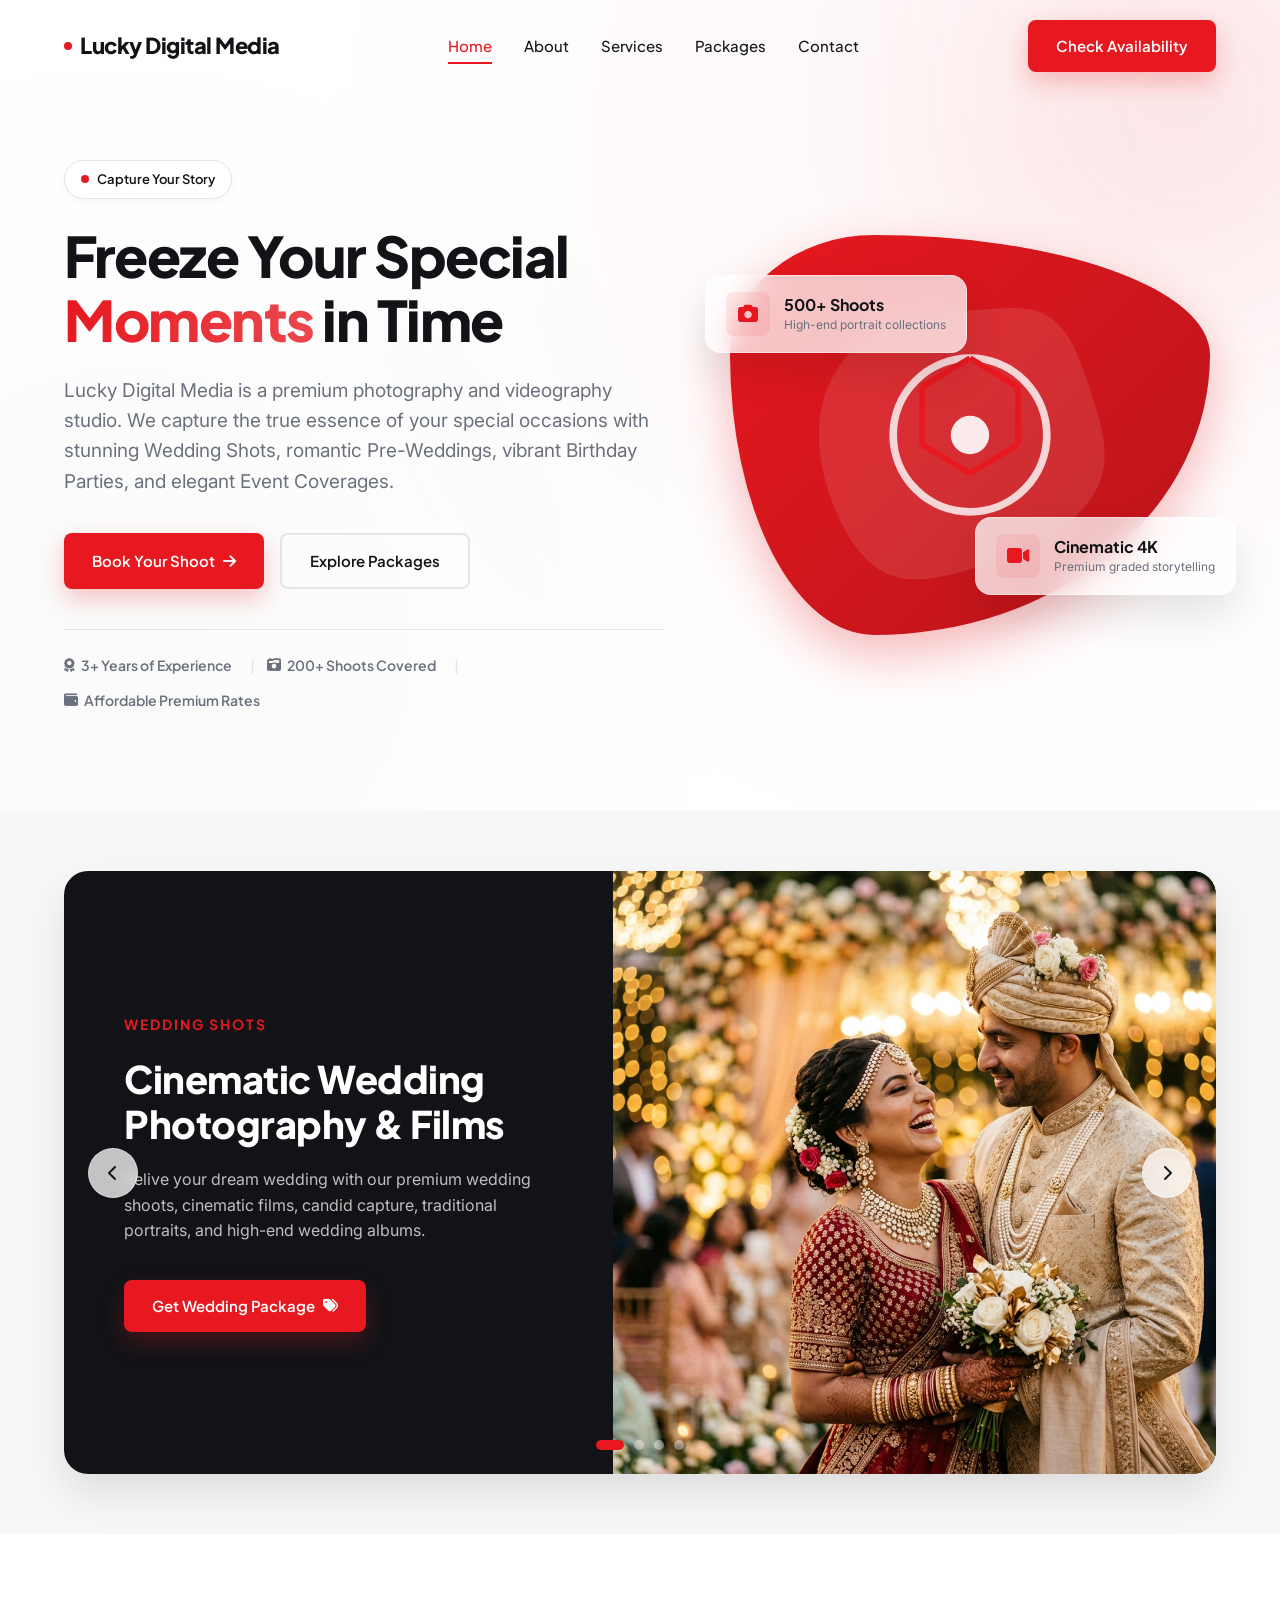
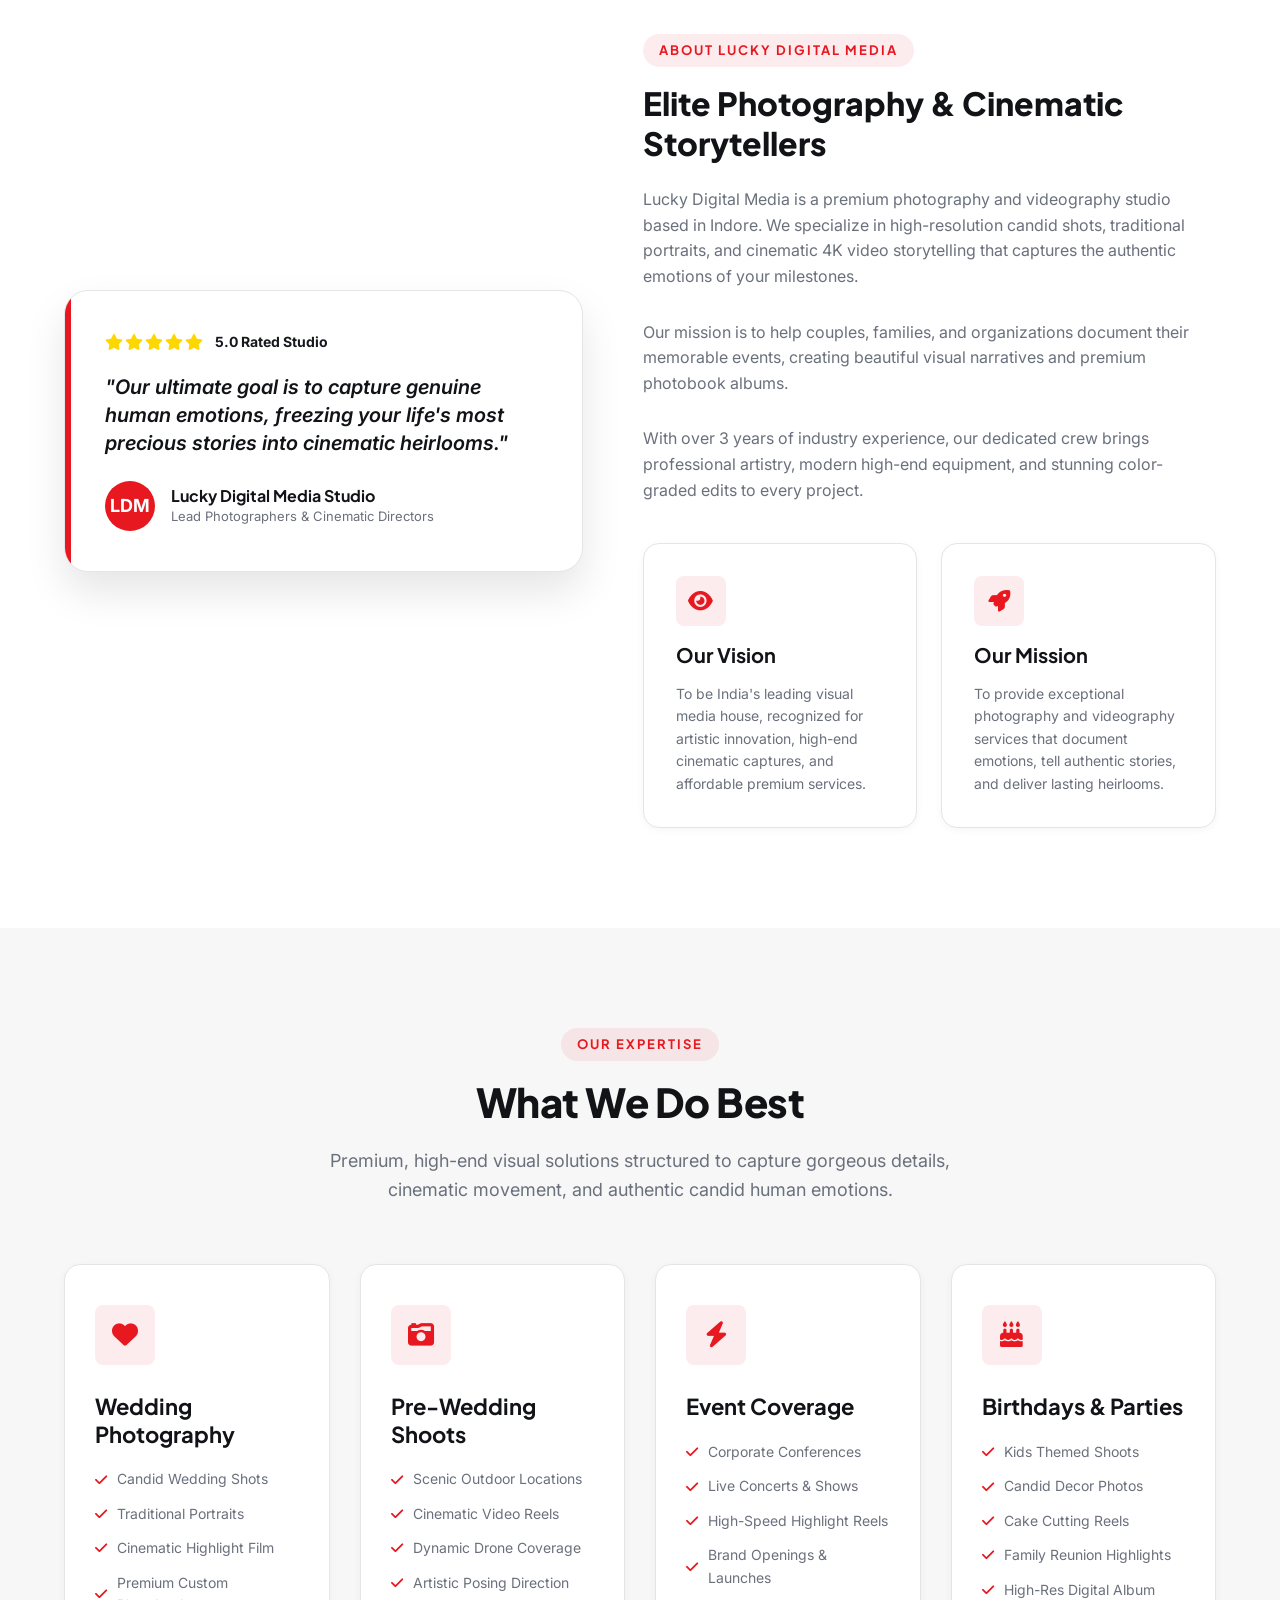
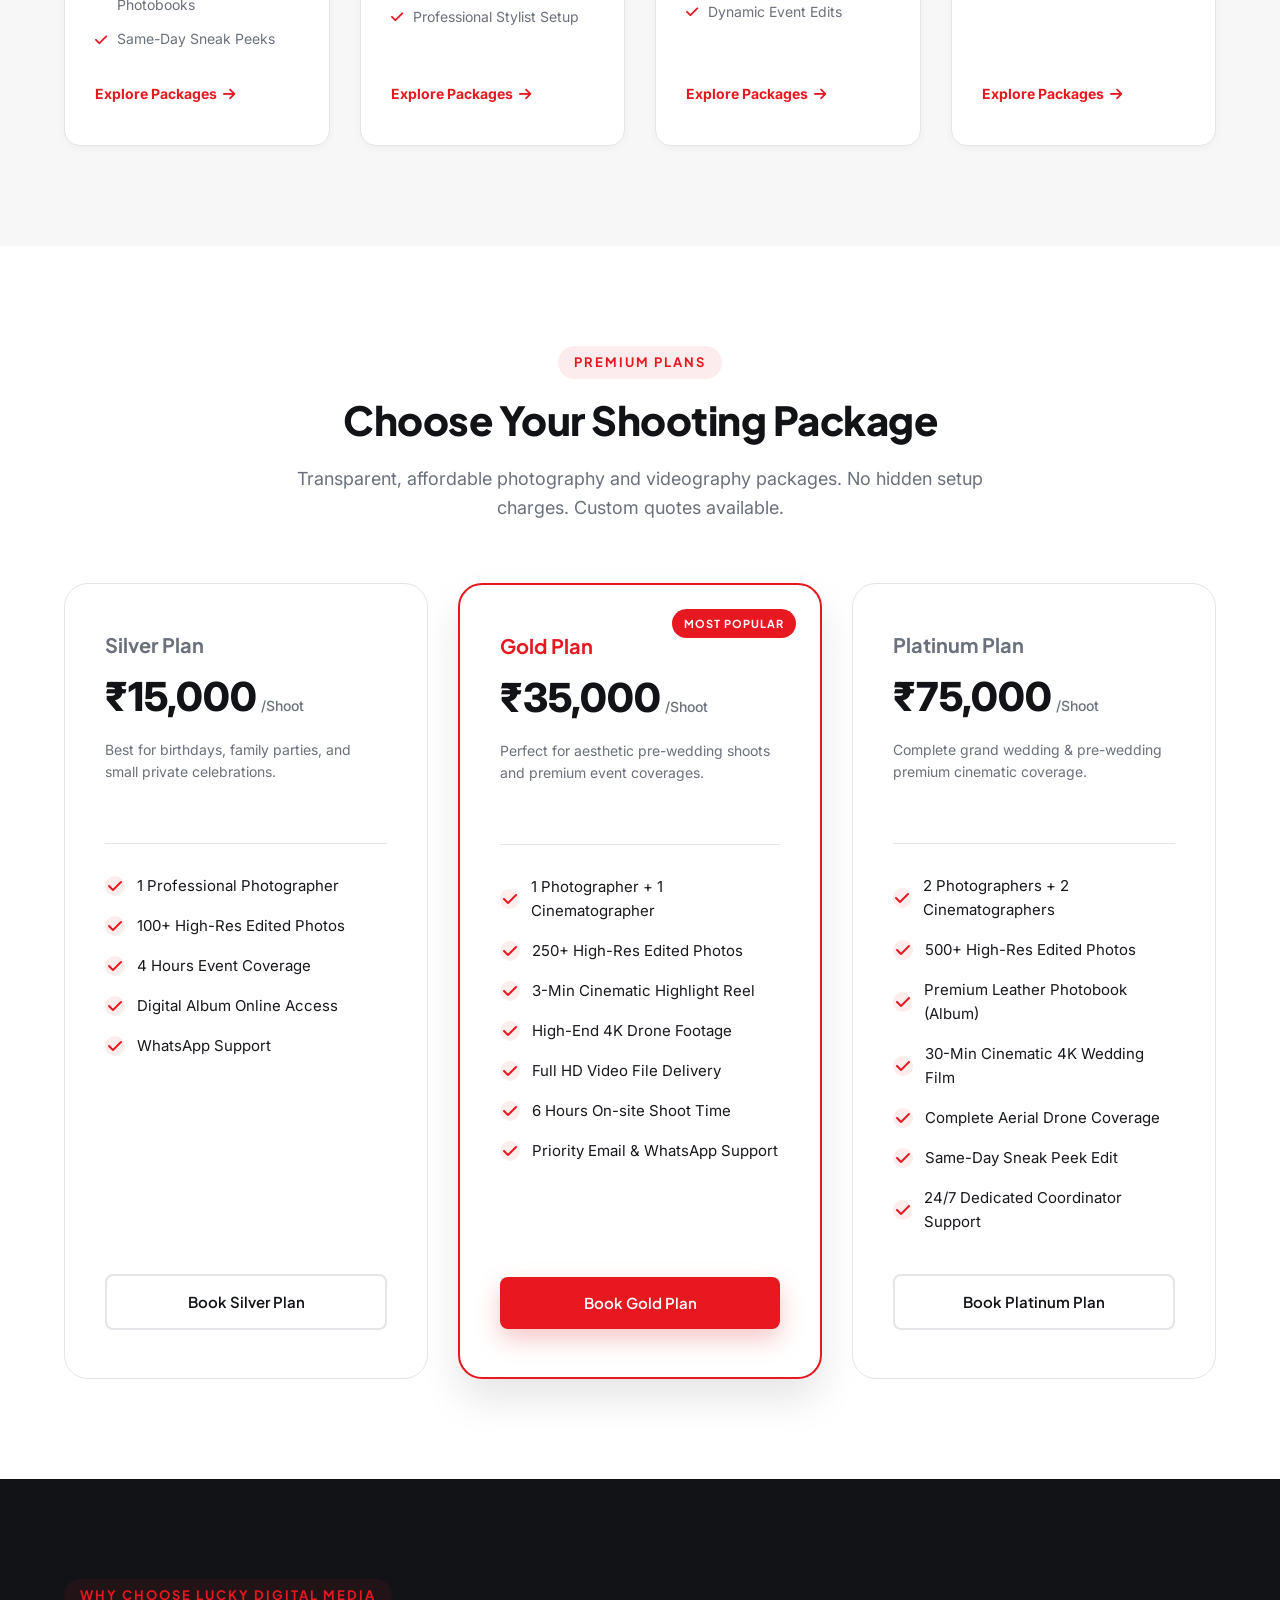
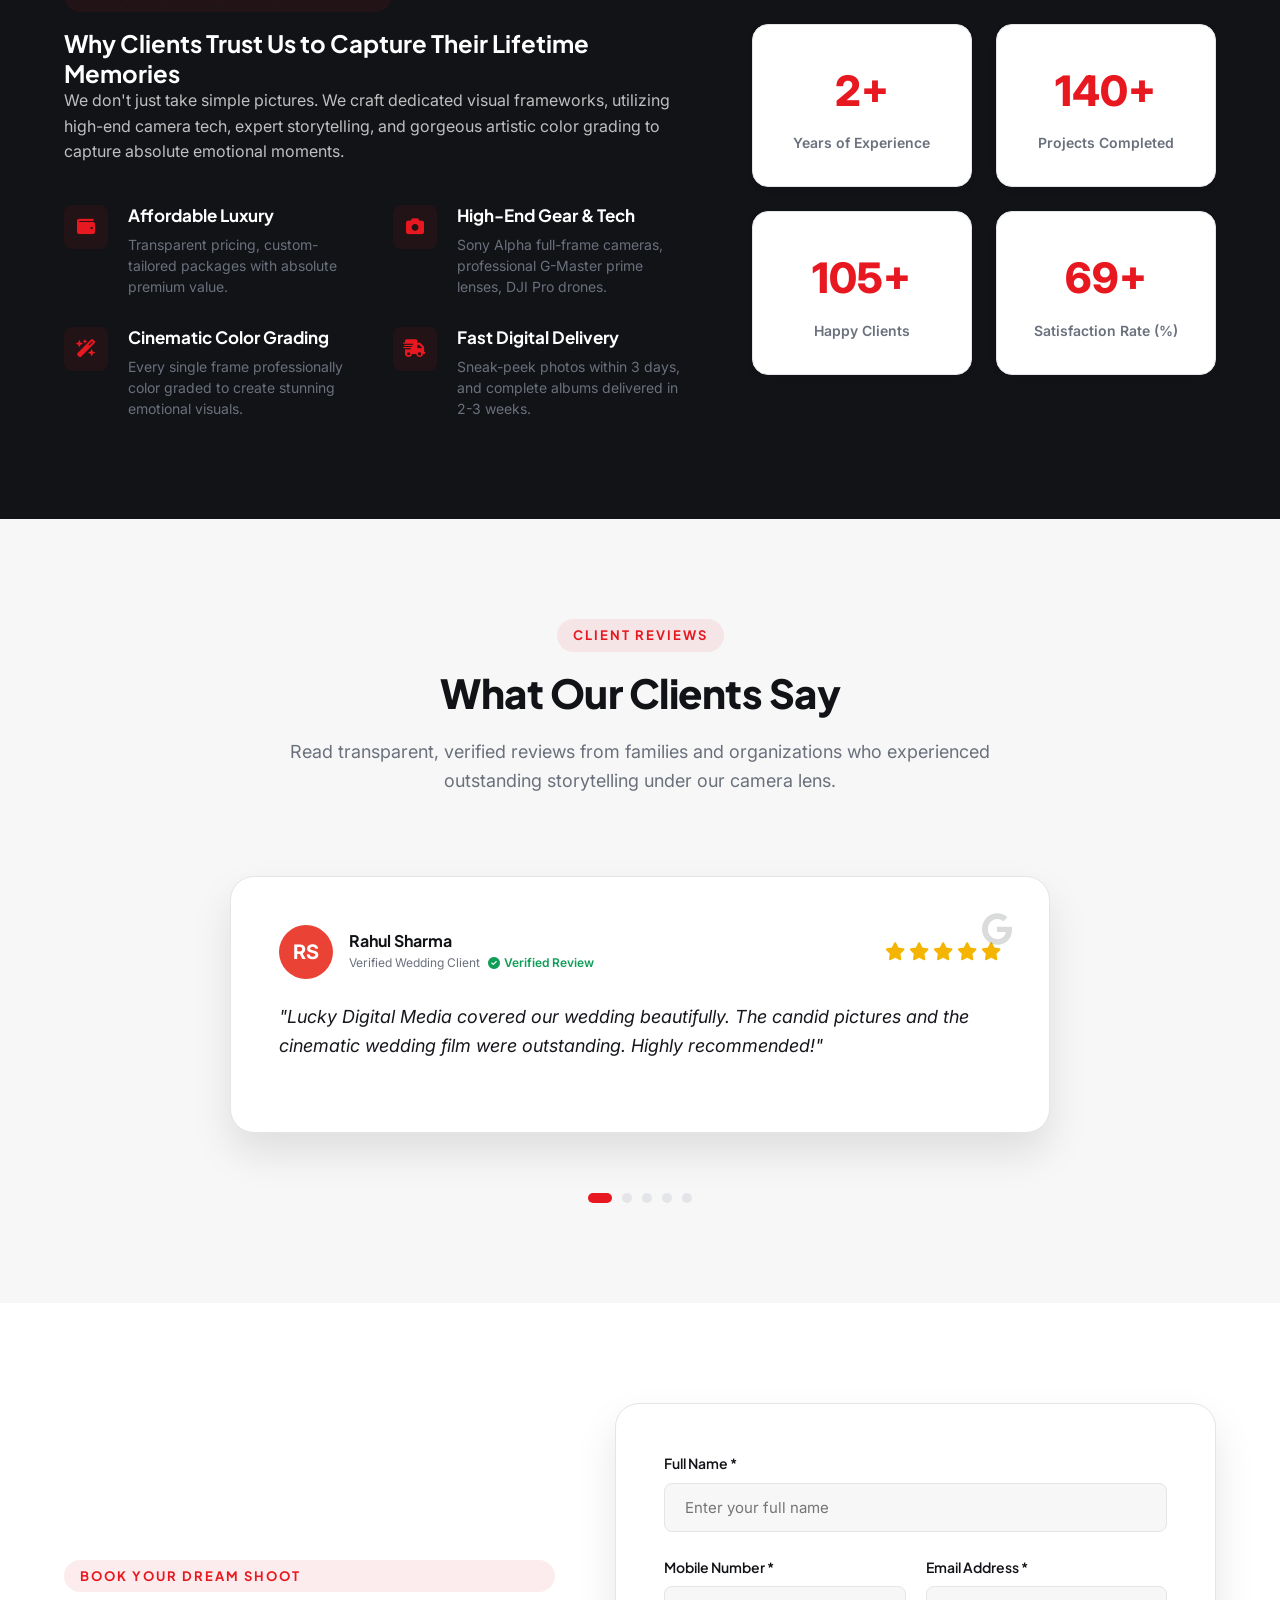
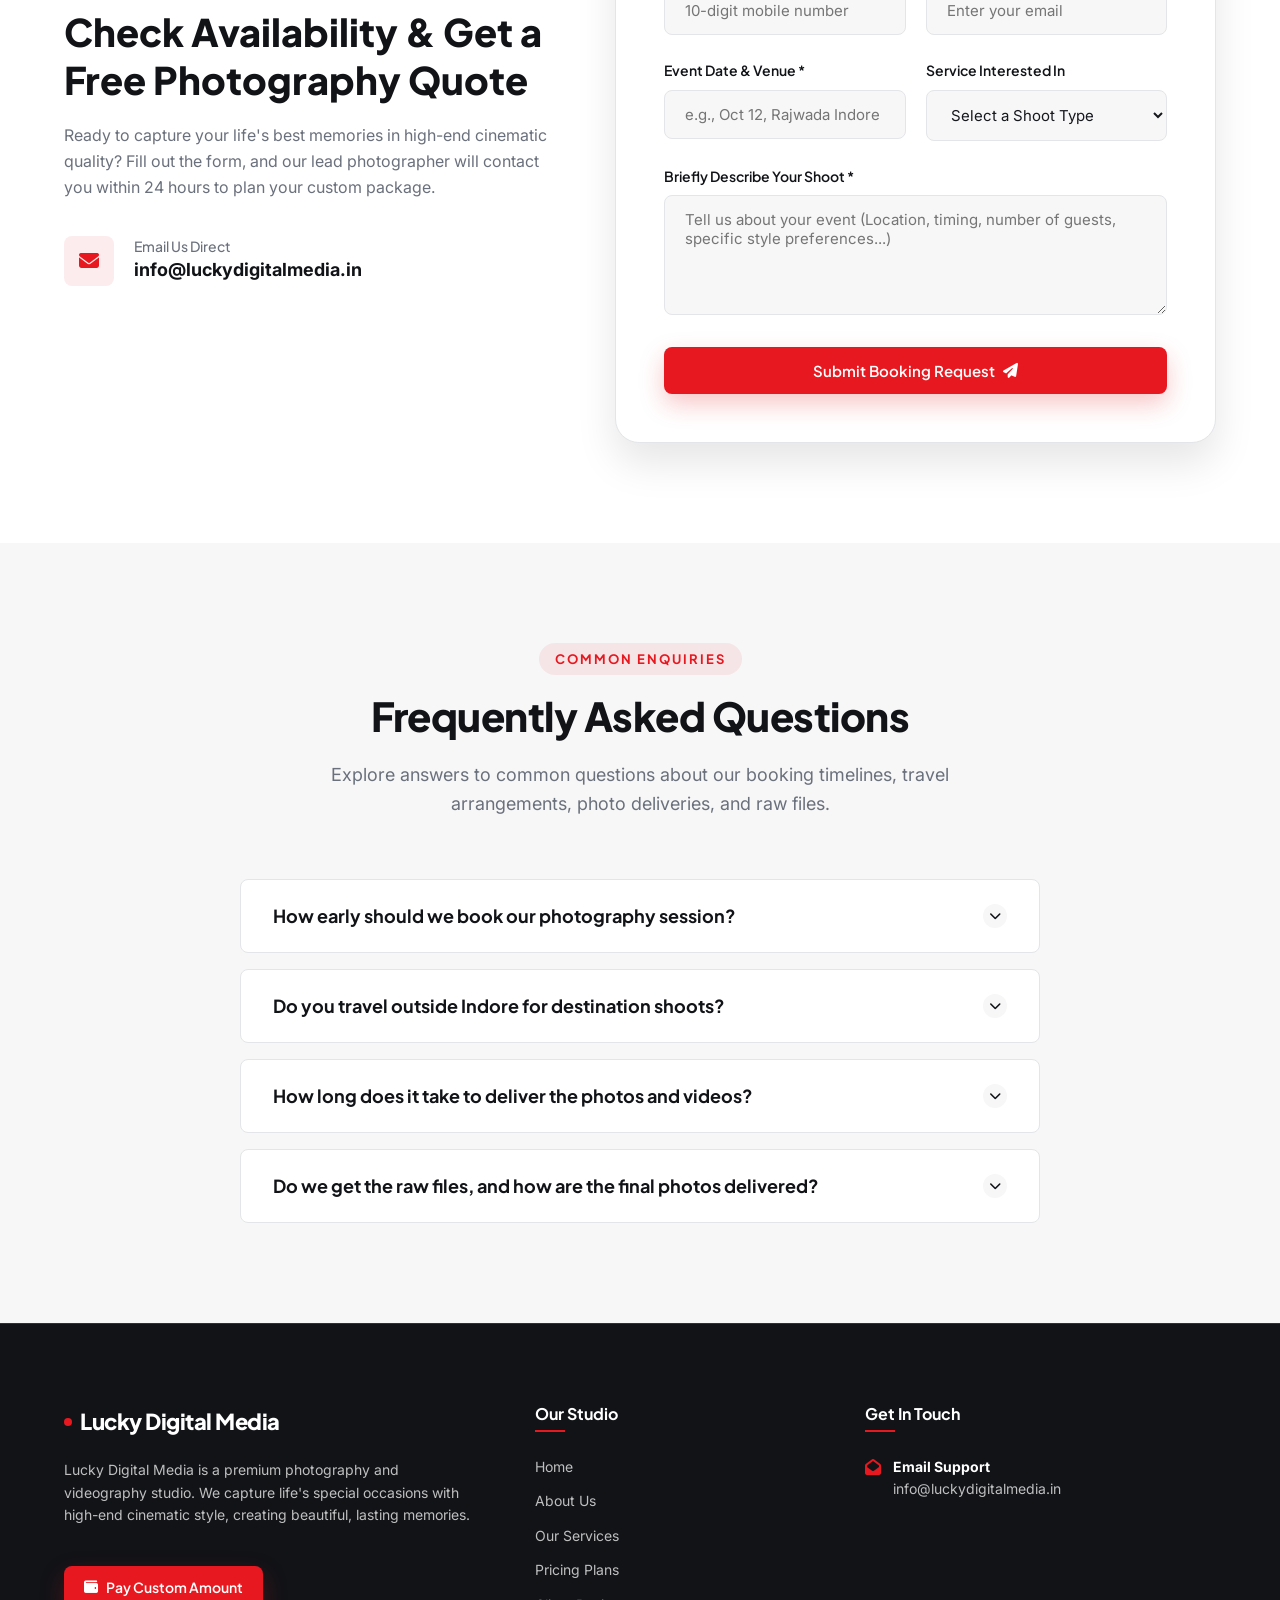
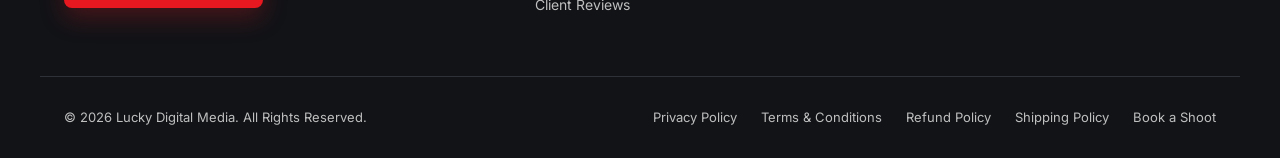
==== index.html @ 178eb03a "Initial commit" ====
<!DOCTYPE html>
<html lang="en">
<head>
  <meta charset="UTF-8">
  <meta name="viewport" content="width=device-width, initial-scale=1.0">
  
  <!-- SEO Optimized Meta Tags -->
  <title>Lucky Digital Media | Premium Photography & Videography Services</title>
  <meta name="description" content="Lucky Digital Media captures your perfect moments with stunning Wedding Shots, Pre-Wedding Films, Event Coverage, and Birthday Parties. Affordable premium packages in Indore.">
  <meta name="keywords" content="Photography Services, Videography, Wedding Photography Indore, Pre Wedding Shoots, Event Videography, Birthday Party Shoots, Cinematic Wedding Films, Lucky Digital Media">
  <meta name="author" content="Lucky Digital Media">
  
  <!-- OpenGraph Metadata for Social Media Sharing -->
  <meta property="og:title" content="Lucky Digital Media | Premium Photography & Videography Services">
  <meta property="og:description" content="Capture your life's most beautiful memories with our cinematic high-definition photography and videography starting at just ₹15,000.">
  <meta property="og:image" content="assets/images/wedding_shots.png">
  <meta property="og:url" content="https://luckydigitalmedia.in">
  <meta property="og:type" content="website">

  <!-- Icons & Fonts -->
  <link rel="stylesheet" href="https://cdnjs.cloudflare.com/ajax/libs/font-awesome/6.4.0/css/all.min.css">
  <link rel="stylesheet" href="css/style.css">
</head>
<body>

  <!-- Scroll Progress Indicator -->
  <div class="scroll-progress-container">
    <div class="scroll-progress-bar" id="scrollProgress"></div>
  </div>

  <!-- Sticky Glassmorphic Header -->
  <header class="header" id="header">
    <div class="container header-container">
      <a href="#hero" class="logo">
        <span class="logo-dot"></span>Lucky Digital Media
      </a>
      
      <nav class="nav" id="navMenu">
        <a href="#hero" class="nav-link active">Home</a>
        <a href="#about" class="nav-link">About</a>
        <a href="#sliders" class="nav-link">Services</a>
        <a href="#pricing" class="nav-link">Packages</a>
        <a href="#consultation" class="nav-link">Contact</a>
        <a href="#consultation" class="btn btn-primary mobile-cta-btn">Book a Shoot</a>
      </nav>

      <div class="header-cta">
        <a href="#consultation" class="btn btn-primary">Check Availability</a>
      </div>

      <button class="hamburger" id="hamburgerMenu" aria-label="Toggle Menu">
        <span></span>
        <span></span>
        <span></span>
      </button>
    </div>
  </header>

  <!-- Interactive Hero Section -->
  <section class="hero" id="hero">
    <div class="container hero-grid">
      <div class="hero-content reveal-left">
        <div class="hero-tag">
          <span class="hero-tag-pulse"></span> Capture Your Story
        </div>
        <h1>Freeze Your Special <br><span class="gradient">Moments</span> in Time</h1>
        <p class="subheading">Lucky Digital Media is a premium photography and videography studio. We capture the true essence of your special occasions with stunning Wedding Shots, romantic Pre-Weddings, vibrant Birthday Parties, and elegant Event Coverages.</p>
        
        <div class="hero-ctas">
          <a href="#consultation" class="btn btn-primary">Book Your Shoot <i class="fas fa-arrow-right"></i></a>
          <a href="#pricing" class="btn btn-secondary">Explore Packages</a>
        </div>
        
        <div class="hero-trust-bar">
          <div class="hero-trust-text">
            <span><i class="fas fa-award text-primary"></i> 3+ Years of Experience</span>
            <span><i class="fas fa-camera-retro text-primary"></i> 200+ Shoots Covered</span>
            <span><i class="fas fa-wallet text-primary"></i> Affordable Premium Rates</span>
          </div>
        </div>
      </div>
      
      <div class="hero-visual reveal-right">
        <div class="hero-blob-card">
          <!-- Abstract premium SVG shape representing lenses/camera aperture structure -->
          <svg class="hero-svg-illustration" viewBox="0 0 200 200" xmlns="http://www.w3.org/2000/svg">
            <path fill="currentColor" d="M42.2,-61C52.7,-53.4,57.9,-38,62.8,-22.9C67.7,-7.8,72.4,7.1,68.9,20.4C65.4,33.7,53.8,45.4,40.4,53.7C27.1,62,12.1,66.8,-2.9,70.8C-17.9,74.8,-32.9,78,-45.3,71.2C-57.8,64.4,-67.6,47.7,-73.4,30.3C-79.1,13,-80.7,-4.9,-75.7,-20.5C-70.6,-36.1,-58.8,-49.4,-45.2,-56.3C-31.5,-63.3,-15.8,-63.9,0.7,-64.9C17.2,-65.8,31.7,-68.5,42.2,-61Z" transform="translate(100 100)" opacity="0.1"/>
            <!-- Camera Aperture Visual -->
            <circle cx="100" cy="100" r="40" fill="none" stroke="white" stroke-width="4" opacity="0.8"/>
            <circle cx="100" cy="100" r="10" fill="white" opacity="0.9"/>
            <path d="M100 60 L125 75 M125 75 L125 105 M125 105 L100 120 M100 120 L75 105 M75 105 L75 75 M75 75 L100 60" stroke="var(--primary)" stroke-width="3" fill="none"/>
          </svg>
        </div>
        <!-- Micro cards floating -->
        <div class="hero-card-floating hero-card-1">
          <div class="hero-card-icon"><i class="fas fa-camera"></i></div>
          <div class="hero-card-info">
            <h4>500+ Shoots</h4>
            <p>High-end portrait collections</p>
          </div>
        </div>
        <div class="hero-card-floating hero-card-2">
          <div class="hero-card-icon"><i class="fas fa-video"></i></div>
          <div class="hero-card-info">
            <h4>Cinematic 4K</h4>
            <p>Premium graded storytelling</p>
          </div>
        </div>
      </div>
    </div>
  </section>

  <!-- Interactive Dual-Behavior Slider Section -->
  <section class="slider-section" id="sliders">
    <div class="container">
      <div class="slider-wrapper">
        <div class="slider-container" id="sliderContainer">
          
          <!-- Slide 1: Wedding Shots -->
          <div class="slide">
            <div class="slide-content">
              <span class="slide-tag">Wedding Shots</span>
              <h2 class="slide-title">Cinematic Wedding Photography & Films</h2>
              <p class="slide-desc">Relive your dream wedding with our premium wedding shoots, cinematic films, candid capture, traditional portraits, and high-end wedding albums.</p>
              <a href="#pricing" class="btn btn-primary">Get Wedding Package <i class="fas fa-tags"></i></a>
            </div>
            <div class="slide-image-container">
              <img src="assets/images/wedding_shots.png" alt="Romantic Wedding Shoot" class="slide-img">
            </div>
          </div>
          
          <!-- Slide 2: Pre Wedding -->
          <div class="slide">
            <div class="slide-content">
              <span class="slide-tag">Pre Wedding</span>
              <h2 class="slide-title">Aesthetic Pre-Wedding Shoots & Films</h2>
              <p class="slide-desc">Tell your unique love story through beautiful scenic locations, dynamic costume changes, customized styling direction, and romantic 4K films.</p>
              <a href="#pricing" class="btn btn-primary">Get Pre-Wedding Plan <i class="fas fa-heart"></i></a>
            </div>
            <div class="slide-image-container">
              <img src="assets/images/pre_wedding.png" alt="Romantic Pre-Wedding lakeside sunset shoot" class="slide-img">
            </div>
          </div>
          
          <!-- Slide 3: Events Shots -->
          <div class="slide">
            <div class="slide-content">
              <span class="slide-tag">Events Shots</span>
              <h2 class="slide-title">High-Energy Event & Concert Coverage</h2>
              <p class="slide-desc">Capturing milestones, corporate conferences, product launches, brand openings, live concerts, and high-energy music festivals with absolute precision.</p>
              <a href="#pricing" class="btn btn-primary">Get Event Coverage <i class="fas fa-bolt"></i></a>
            </div>
            <div class="slide-image-container">
              <img src="assets/images/events_shots.png" alt="Corporate Conference and Concert Event Coverage" class="slide-img">
            </div>
          </div>

          <!-- Slide 4: Birthday Parties -->
          <div class="slide">
            <div class="slide-content">
              <span class="slide-tag">Birthday Parties</span>
              <h2 class="slide-title">Vibrant Birthday Parties & Celebrations</h2>
              <p class="slide-desc">Fun, warm, and candid capture of your kids' birthdays, themed milestone decor shoots, and memorable cake cutting family reunions.</p>
              <a href="#pricing" class="btn btn-primary">Get Birthday Shoot <i class="fas fa-cake-candles"></i></a>
            </div>
            <div class="slide-image-container">
              <img src="assets/images/birthday_parties.png" alt="Kids Birthday Party and cake cutting celebration" class="slide-img">
            </div>
          </div>
          
        </div>
        
        <!-- Navigation Buttons -->
        <button class="slider-btn slider-btn-prev" id="sliderPrev" aria-label="Previous Slide"><i class="fas fa-chevron-left"></i></button>
        <button class="slider-btn slider-btn-next" id="sliderNext" aria-label="Next Slide"><i class="fas fa-chevron-right"></i></button>
        
        <!-- Navigation Dots -->
        <div class="slider-dots" id="sliderDots">
          <span class="slider-dot active" data-index="0"></span>
          <span class="slider-dot" data-index="1"></span>
          <span class="slider-dot" data-index="2"></span>
          <span class="slider-dot" data-index="3"></span>
        </div>
      </div>
    </div>
  </section>

  <!-- About Us Section -->
  <section class="section" id="about">
    <div class="container about-grid">
      <div class="about-visual reveal-left">
        <div class="about-card">
          <div class="about-rating">
            <div class="stars">
              <i class="fas fa-star"></i>
              <i class="fas fa-star"></i>
              <i class="fas fa-star"></i>
              <i class="fas fa-star"></i>
              <i class="fas fa-star"></i>
            </div>
            <span class="about-rating-text">5.0 Rated Studio</span>
          </div>
          <blockquote class="about-quote">
            "Our ultimate goal is to capture genuine human emotions, freezing your life's most precious stories into cinematic heirlooms."
          </blockquote>
          <div class="about-author">
            <div class="about-avatar">LDM</div>
            <div class="about-author-info">
              <h4>Lucky Digital Media Studio</h4>
              <p>Lead Photographers & Cinematic Directors</p>
            </div>
          </div>
        </div>
      </div>
      
      <div class="about-content reveal-right">
        <span class="section-tag">About Lucky Digital Media</span>
        <h3>Elite Photography & Cinematic Storytellers</h3>
        <p class="about-text">Lucky Digital Media is a premium photography and videography studio based in Indore. We specialize in high-resolution candid shots, traditional portraits, and cinematic 4K video storytelling that captures the authentic emotions of your milestones.</p>
        <p class="about-text">Our mission is to help couples, families, and organizations document their memorable events, creating beautiful visual narratives and premium photobook albums.</p>
        <p class="about-text">With over 3 years of industry experience, our dedicated crew brings professional artistry, modern high-end equipment, and stunning color-graded edits to every project.</p>
        
        <!-- Vision & Mission Inner Cards -->
        <div class="vm-grid">
          <div class="vm-card">
            <div class="vm-icon"><i class="fas fa-eye"></i></div>
            <h4>Our Vision</h4>
            <p>To be India's leading visual media house, recognized for artistic innovation, high-end cinematic captures, and affordable premium services.</p>
          </div>
          <div class="vm-card">
            <div class="vm-icon"><i class="fas fa-rocket"></i></div>
            <h4>Our Mission</h4>
            <p>To provide exceptional photography and videography services that document emotions, tell authentic stories, and deliver lasting heirlooms.</p>
          </div>
        </div>
      </div>
    </div>
  </section>

  <!-- Services Section -->
  <section class="section section-bg-light" id="services">
    <div class="container">
      <div class="section-header reveal">
        <span class="section-tag">Our Expertise</span>
        <h2>What We Do Best</h2>
        <p>Premium, high-end visual solutions structured to capture gorgeous details, cinematic movement, and authentic candid human emotions.</p>
      </div>
      
      <div class="services-grid" style="display: grid; grid-template-columns: repeat(auto-fit, minmax(250px, 1fr)); gap: 30px;">
        <!-- Service 1: Wedding -->
        <div class="service-card reveal" style="transition-delay: 0.1s;">
          <div class="service-icon-wrapper">
            <i class="fas fa-heart"></i>
          </div>
          <h3>Wedding Photography</h3>
          <ul class="service-list">
            <li><i class="fas fa-check"></i> Candid Wedding Shots</li>
            <li><i class="fas fa-check"></i> Traditional Portraits</li>
            <li><i class="fas fa-check"></i> Cinematic Highlight Film</li>
            <li><i class="fas fa-check"></i> Premium Custom Photobooks</li>
            <li><i class="fas fa-check"></i> Same-Day Sneak Peeks</li>
          </ul>
          <a href="#consultation" class="service-btn">Explore Packages <i class="fas fa-arrow-right"></i></a>
        </div>
        
        <!-- Service 2: Pre Wedding -->
        <div class="service-card reveal" style="transition-delay: 0.2s;">
          <div class="service-icon-wrapper">
            <i class="fas fa-camera-retro"></i>
          </div>
          <h3>Pre-Wedding Shoots</h3>
          <ul class="service-list">
            <li><i class="fas fa-check"></i> Scenic Outdoor Locations</li>
            <li><i class="fas fa-check"></i> Cinematic Video Reels</li>
            <li><i class="fas fa-check"></i> Dynamic Drone Coverage</li>
            <li><i class="fas fa-check"></i> Artistic Posing Direction</li>
            <li><i class="fas fa-check"></i> Professional Stylist Setup</li>
          </ul>
          <a href="#consultation" class="service-btn">Explore Packages <i class="fas fa-arrow-right"></i></a>
        </div>
        
        <!-- Service 3: Event & Concert -->
        <div class="service-card reveal" style="transition-delay: 0.3s;">
          <div class="service-icon-wrapper">
            <i class="fas fa-bolt"></i>
          </div>
          <h3>Event Coverage</h3>
          <ul class="service-list">
            <li><i class="fas fa-check"></i> Corporate Conferences</li>
            <li><i class="fas fa-check"></i> Live Concerts & Shows</li>
            <li><i class="fas fa-check"></i> High-Speed Highlight Reels</li>
            <li><i class="fas fa-check"></i> Brand Openings & Launches</li>
            <li><i class="fas fa-check"></i> Dynamic Event Edits</li>
          </ul>
          <a href="#consultation" class="service-btn">Explore Packages <i class="fas fa-arrow-right"></i></a>
        </div>

        <!-- Service 4: Birthdays -->
        <div class="service-card reveal" style="transition-delay: 0.4s;">
          <div class="service-icon-wrapper">
            <i class="fas fa-cake-candles"></i>
          </div>
          <h3>Birthdays & Parties</h3>
          <ul class="service-list">
            <li><i class="fas fa-check"></i> Kids Themed Shoots</li>
            <li><i class="fas fa-check"></i> Candid Decor Photos</li>
            <li><i class="fas fa-check"></i> Cake Cutting Reels</li>
            <li><i class="fas fa-check"></i> Family Reunion Highlights</li>
            <li><i class="fas fa-check"></i> High-Res Digital Album</li>
          </ul>
          <a href="#consultation" class="service-btn">Explore Packages <i class="fas fa-arrow-right"></i></a>
        </div>
      </div>
    </div>
  </section>

  <!-- Pricing Packages Section -->
  <section class="section" id="pricing">
    <div class="container">
      <div class="section-header reveal">
        <span class="section-tag">Premium Plans</span>
        <h2>Choose Your Shooting Package</h2>
        <p>Transparent, affordable photography and videography packages. No hidden setup charges. Custom quotes available.</p>
      </div>
      
      <div class="pricing-grid">
        
        <!-- Silver Package -->
        <div class="pricing-card reveal" style="transition-delay: 0.1s;">
          <div class="pricing-header">
            <h3 class="pricing-name">Silver Plan</h3>
            <div class="pricing-price">₹15,000<span>/Shoot</span></div>
            <p class="pricing-desc">Best for birthdays, family parties, and small private celebrations.</p>
          </div>
          <div class="pricing-divider"></div>
          <ul class="pricing-features">
            <li><i class="fas fa-check"></i> 1 Professional Photographer</li>
            <li><i class="fas fa-check"></i> 100+ High-Res Edited Photos</li>
            <li><i class="fas fa-check"></i> 4 Hours Event Coverage</li>
            <li><i class="fas fa-check"></i> Digital Album Online Access</li>
            <li><i class="fas fa-check"></i> WhatsApp Support</li>
          </ul>
          <a href="#consultation" class="btn btn-secondary pricing-cta" onclick="selectPricing('Silver Package - ₹15,000')">Book Silver Plan</a>
        </div>
        
        <!-- Gold Package (Featured) -->
        <div class="pricing-card featured reveal" style="transition-delay: 0.2s;">
          <div class="pricing-header">
            <h3 class="pricing-name">Gold Plan</h3>
            <div class="pricing-price">₹35,000<span>/Shoot</span></div>
            <p class="pricing-desc">Perfect for aesthetic pre-wedding shoots and premium event coverages.</p>
          </div>
          <div class="pricing-divider"></div>
          <ul class="pricing-features">
            <li><i class="fas fa-check"></i> 1 Photographer + 1 Cinematographer</li>
            <li><i class="fas fa-check"></i> 250+ High-Res Edited Photos</li>
            <li><i class="fas fa-check"></i> 3-Min Cinematic Highlight Reel</li>
            <li><i class="fas fa-check"></i> High-End 4K Drone Footage</li>
            <li><i class="fas fa-check"></i> Full HD Video File Delivery</li>
            <li><i class="fas fa-check"></i> 6 Hours On-site Shoot Time</li>
            <li><i class="fas fa-check"></i> Priority Email & WhatsApp Support</li>
          </ul>
          <a href="#consultation" class="btn btn-primary pricing-cta" onclick="selectPricing('Gold Package - ₹35,000')">Book Gold Plan</a>
        </div>
        
        <!-- Premium Package -->
        <div class="pricing-card premium reveal" style="transition-delay: 0.3s;">
          <div class="pricing-header">
            <h3 class="pricing-name">Platinum Plan</h3>
            <div class="pricing-price">₹75,000<span>/Shoot</span></div>
            <p class="pricing-desc">Complete grand wedding & pre-wedding premium cinematic coverage.</p>
          </div>
          <div class="pricing-divider"></div>
          <ul class="pricing-features">
            <li><i class="fas fa-check"></i> 2 Photographers + 2 Cinematographers</li>
            <li><i class="fas fa-check"></i> 500+ High-Res Edited Photos</li>
            <li><i class="fas fa-check"></i> Premium Leather Photobook (Album)</li>
            <li><i class="fas fa-check"></i> 30-Min Cinematic 4K Wedding Film</li>
            <li><i class="fas fa-check"></i> Complete Aerial Drone Coverage</li>
            <li><i class="fas fa-check"></i> Same-Day Sneak Peek Edit</li>
            <li><i class="fas fa-check"></i> 24/7 Dedicated Coordinator Support</li>
          </ul>
          <a href="#consultation" class="btn btn-secondary pricing-cta" onclick="selectPricing('Platinum Package - ₹75,000')">Book Platinum Plan</a>
        </div>
        
      </div>
    </div>
  </section>

  <!-- Why Choose Us & Animated Counters Section -->
  <section class="section section-bg-dark" id="why-choose-us">
    <div class="container why-grid">
      <div class="why-content reveal-left">
        <span class="section-tag">Why Choose Lucky Digital Media</span>
        <h2>Why Clients Trust Us to Capture Their Lifetime Memories</h2>
        <p class="mb-30" style="margin-bottom: 40px; color: var(--text-light-muted);">We don't just take simple pictures. We craft dedicated visual frameworks, utilizing high-end camera tech, expert storytelling, and gorgeous artistic color grading to capture absolute emotional moments.</p>
        
        <div class="why-features">
          <div class="why-card">
            <div class="why-icon"><i class="fas fa-wallet"></i></div>
            <div class="why-info">
              <h4>Affordable Luxury</h4>
              <p>Transparent pricing, custom-tailored packages with absolute premium value.</p>
            </div>
          </div>
          
          <div class="why-card">
            <div class="why-icon"><i class="fas fa-camera"></i></div>
            <div class="why-info">
              <h4>High-End Gear & Tech</h4>
              <p>Sony Alpha full-frame cameras, professional G-Master prime lenses, DJI Pro drones.</p>
            </div>
          </div>
          
          <div class="why-card">
            <div class="why-icon"><i class="fas fa-wand-magic-sparkles"></i></div>
            <div class="why-info">
              <h4>Cinematic Color Grading</h4>
              <p>Every single frame professionally color graded to create stunning emotional visuals.</p>
            </div>
          </div>
          
          <div class="why-card">
            <div class="why-icon"><i class="fas fa-truck-fast"></i></div>
            <div class="why-info">
              <h4>Fast Digital Delivery</h4>
              <p>Sneak-peek photos within 3 days, and complete albums delivered in 2-3 weeks.</p>
            </div>
          </div>
        </div>
      </div>
      
      <!-- Counter Stats column -->
      <div class="why-stats reveal-right">
        <div class="stats-grid">
          <div class="stat-card">
            <div class="stat-number" data-target="3">0</div>
            <div class="stat-label">Years of Experience</div>
          </div>
          
          <div class="stat-card">
            <div class="stat-number" data-target="200">0</div>
            <div class="stat-label">Projects Completed</div>
          </div>
          
          <div class="stat-card">
            <div class="stat-number" data-target="150">0</div>
            <div class="stat-label">Happy Clients</div>
          </div>
          
          <div class="stat-card">
            <div class="stat-number" data-target="99">0</div>
            <div class="stat-label">Satisfaction Rate (%)</div>
          </div>
        </div>
      </div>
    </div>
  </section>

  <!-- Google Review Style Testimonials Section -->
  <section class="section section-bg-light" id="testimonials">
    <div class="container">
      <div class="section-header reveal">
        <span class="section-tag">Client Reviews</span>
        <h2>What Our Clients Say</h2>
        <p>Read transparent, verified reviews from families and organizations who experienced outstanding storytelling under our camera lens.</p>
      </div>
      
      <div class="testimonials-wrapper reveal-scale">
        <div class="testimonials-container" id="testimonialContainer">
          
          <!-- Testimonial 1 -->
          <div class="testimonial-card">
            <div class="google-review-box">
              <i class="fab fa-google google-watermark"></i>
              <div class="review-header">
                <div class="reviewer-profile">
                  <div class="reviewer-avatar" style="background-color: #EA4335;">RS</div>
                  <div class="reviewer-info">
                    <h4>Rahul Sharma</h4>
                    <div class="reviewer-meta">
                      <span>Verified Wedding Client</span>
                      <span class="verified-badge"><i class="fas fa-circle-check"></i> Verified Review</span>
                    </div>
                  </div>
                </div>
                <div class="review-stars">
                  <i class="fas fa-star"></i>
                  <i class="fas fa-star"></i>
                  <i class="fas fa-star"></i>
                  <i class="fas fa-star"></i>
                  <i class="fas fa-star"></i>
                </div>
              </div>
              <p class="review-body">"Lucky Digital Media covered our wedding beautifully. The candid pictures and the cinematic wedding film were outstanding. Highly recommended!"</p>
            </div>
          </div>
          
          <!-- Testimonial 2 -->
          <div class="testimonial-card">
            <div class="google-review-box">
              <i class="fab fa-google google-watermark"></i>
              <div class="review-header">
                <div class="reviewer-profile">
                  <div class="reviewer-avatar" style="background-color: #34A853;">PV</div>
                  <div class="reviewer-info">
                    <h4>Priya Verma</h4>
                    <div class="reviewer-meta">
                      <span>Verified Pre-Wedding Client</span>
                      <span class="verified-badge"><i class="fas fa-circle-check"></i> Verified Review</span>
                    </div>
                  </div>
                </div>
                <div class="review-stars">
                  <i class="fas fa-star"></i>
                  <i class="fas fa-star"></i>
                  <i class="fas fa-star"></i>
                  <i class="fas fa-star"></i>
                  <i class="fas fa-star"></i>
                </div>
              </div>
              <p class="review-body">"Excellent pre-wedding shoot experience. The team was extremely patient, suggested amazing poses, and selected gorgeous locations. We love our video!"</p>
            </div>
          </div>
          
          <!-- Testimonial 3 -->
          <div class="testimonial-card">
            <div class="google-review-box">
              <i class="fab fa-google google-watermark"></i>
              <div class="review-header">
                <div class="reviewer-profile">
                  <div class="reviewer-avatar" style="background-color: #FBBC05;">AP</div>
                  <div class="reviewer-info">
                    <h4>Amit Patel</h4>
                    <div class="reviewer-meta">
                      <span>Verified Corporate Partner</span>
                      <span class="verified-badge"><i class="fas fa-circle-check"></i> Verified Review</span>
                    </div>
                  </div>
                </div>
                <div class="review-stars">
                  <i class="fas fa-star"></i>
                  <i class="fas fa-star"></i>
                  <i class="fas fa-star"></i>
                  <i class="fas fa-star"></i>
                  <i class="fas fa-star"></i>
                </div>
              </div>
              <p class="review-body">"We hired Lucky and his team for our corporate annual meet. They captured the highlights with absolute professionalism. Very quick delivery."</p>
            </div>
          </div>
          
          <!-- Testimonial 4 -->
          <div class="testimonial-card">
            <div class="google-review-box">
              <i class="fab fa-google google-watermark"></i>
              <div class="review-header">
                <div class="reviewer-profile">
                  <div class="reviewer-avatar" style="background-color: #4285F4;">NS</div>
                  <div class="reviewer-info">
                    <h4>Neha Singh</h4>
                    <div class="reviewer-meta">
                      <span>Verified Family Client</span>
                      <span class="verified-badge"><i class="fas fa-circle-check"></i> Verified Review</span>
                    </div>
                  </div>
                </div>
                <div class="review-stars">
                  <i class="fas fa-star"></i>
                  <i class="fas fa-star"></i>
                  <i class="fas fa-star"></i>
                  <i class="fas fa-star"></i>
                  <i class="fas fa-star"></i>
                </div>
              </div>
              <p class="review-body">"Amazing birthday photoshoot for my daughter! The photos are so vibrant and natural. They captured every little smile. Will definitely hire again."</p>
            </div>
          </div>
          
          <!-- Testimonial 5 -->
          <div class="testimonial-card">
            <div class="google-review-box">
              <i class="fab fa-google google-watermark"></i>
              <div class="review-header">
                <div class="reviewer-profile">
                  <div class="reviewer-avatar" style="background-color: #ab47bc;">RY</div>
                  <div class="reviewer-info">
                    <h4>Rakesh Yadav</h4>
                    <div class="reviewer-meta">
                      <span>Verified Client</span>
                      <span class="verified-badge"><i class="fas fa-circle-check"></i> Verified Review</span>
                    </div>
                  </div>
                </div>
                <div class="review-stars">
                  <i class="fas fa-star"></i>
                  <i class="fas fa-star"></i>
                  <i class="fas fa-star"></i>
                  <i class="fas fa-star"></i>
                  <i class="fas fa-star"></i>
                </div>
              </div>
              <p class="review-body">"Professional team, premium gear, and very reasonable pricing. The photobook album is exceptionally high-quality. Best experience in Indore!"</p>
            </div>
          </div>
          
        </div>
        
        <!-- Controls -->
        <div class="testimonials-nav">
          <div class="testimonial-dots" id="testimonialDots">
            <span class="testimonial-dot active" data-index="0"></span>
            <span class="testimonial-dot" data-index="1"></span>
            <span class="testimonial-dot" data-index="2"></span>
            <span class="testimonial-dot" data-index="3"></span>
            <span class="testimonial-dot" data-index="4"></span>
          </div>
        </div>
      </div>
    </div>
  </section>

  <!-- Lead Capture Form Section -->
  <section class="section" id="consultation">
    <div class="container consultation-grid">
      
      <div class="consultation-info reveal-left">
        <span class="section-tag">Book Your Dream Shoot</span>
        <h2 class="consultation-title">Check Availability & Get a Free Photography Quote</h2>
        <p class="consultation-desc">Ready to capture your life's best memories in high-end cinematic quality? Fill out the form, and our lead photographer will contact you within 24 hours to plan your custom package.</p>
        
        <div class="contact-channels">
          <a href="mailto:info@luckydigitalmedia.in" class="contact-item">
            <div class="contact-icon"><i class="fas fa-envelope"></i></div>
            <div class="contact-details">
              <h4>Email Us Direct</h4>
              <p>info@luckydigitalmedia.in</p>
            </div>
          </a>
        </div>
      </div>
      
      <!-- Interactive Form -->
      <div class="form-card reveal-right">
        <div class="form-success-alert" id="formSuccess">
          <i class="fas fa-circle-check" style="font-size: 24px;"></i>
          <span>Success! Your booking request has been submitted. We will contact you within 24 hours.</span>
        </div>
        
        <form action="https://formspree.io/f/info@luckydigitalmedia.in" method="POST" id="leadForm" onsubmit="handleLeadSubmit(event)">
          <!-- Honeypot field for spam prevention -->
          <input type="text" name="_gotcha" style="display:none">
          
          <div class="form-group">
            <label class="form-label" for="fullName">Full Name *</label>
            <input type="text" id="fullName" name="name" class="form-control" placeholder="Enter your full name" required>
          </div>
          
          <div class="form-row">
            <div class="form-group">
              <label class="form-label" for="mobileNumber">Mobile Number *</label>
              <input type="tel" id="mobileNumber" name="phone" class="form-control" placeholder="10-digit mobile number" pattern="[0-9]{10}" required>
            </div>
            
            <div class="form-group">
              <label class="form-label" for="emailAddress">Email Address *</label>
              <input type="email" id="emailAddress" name="email" class="form-control" placeholder="Enter your email" required>
            </div>
          </div>
          
          <div class="form-row">
            <div class="form-group">
              <label class="form-label" for="businessName">Event Date & Venue *</label>
              <input type="text" id="businessName" name="event_details" class="form-control" placeholder="e.g., Oct 12, Rajwada Indore" required>
            </div>
            
            <div class="form-group">
              <label class="form-label" for="serviceInterested">Service Interested In</label>
              <select id="serviceInterested" name="service" class="form-control">
                <option value="" disabled selected>Select a Shoot Type</option>
                <option value="Wedding Shots">Wedding Shots</option>
                <option value="Pre-Wedding Shoot">Pre-Wedding Shoot</option>
                <option value="Event Coverage">Event Coverage</option>
                <option value="Birthday Shoot">Birthday Shoot</option>
              </select>
            </div>
          </div>
          
          <div class="form-group">
            <label class="form-label" for="formMessage">Briefly Describe Your Shoot *</label>
            <textarea id="formMessage" name="message" class="form-control" placeholder="Tell us about your event (Location, timing, number of guests, specific style preferences...)" required></textarea>
          </div>
          
          <button type="submit" class="btn btn-primary form-submit-btn">Submit Booking Request <i class="fas fa-paper-plane"></i></button>
        </form>
      </div>
      
    </div>
  </section>

  <!-- FAQ Accordion Section -->
  <section class="section section-bg-light" id="faq">
    <div class="container">
      <div class="section-header reveal">
        <span class="section-tag">Common Enquiries</span>
        <h2>Frequently Asked Questions</h2>
        <p>Explore answers to common questions about our booking timelines, travel arrangements, photo deliveries, and raw files.</p>
      </div>
      
      <div class="faq-container reveal">
        <!-- FAQ 1 -->
        <div class="faq-item">
          <div class="faq-header">
            <h3>How early should we book our photography session?</h3>
            <div class="faq-icon"><i class="fas fa-chevron-down"></i></div>
          </div>
          <div class="faq-body">
            <div class="faq-content">
              We recommend booking at least 2-4 weeks in advance for birthdays and corporate events, and 2-6 months in advance for weddings and pre-wedding shoots to ensure our team is available for your dates.
            </div>
          </div>
        </div>
        
        <!-- FAQ 2 -->
        <div class="faq-item">
          <div class="faq-header">
            <h3>Do you travel outside Indore for destination shoots?</h3>
            <div class="faq-icon"><i class="fas fa-chevron-down"></i></div>
          </div>
          <div class="faq-body">
            <div class="faq-content">
              Yes, absolutely! We travel pan-India for destination weddings, pre-weddings, and large events. Travel and accommodation fees are customized based on the destination.
            </div>
          </div>
        </div>
        
        <!-- FAQ 3 -->
        <div class="faq-item">
          <div class="faq-header">
            <h3>How long does it take to deliver the photos and videos?</h3>
            <div class="faq-icon"><i class="fas fa-chevron-down"></i></div>
          </div>
          <div class="faq-body">
            <div class="faq-content">
              We deliver a gorgeous digital sneak-peek folder of 15-20 photos within 3 days of your shoot. The complete edited high-resolution digital album and cinematic films are delivered within 15 to 25 business days.
            </div>
          </div>
        </div>
        
        <!-- FAQ 4 -->
        <div class="faq-item">
          <div class="faq-header">
            <h3>Do we get the raw files, and how are the final photos delivered?</h3>
            <div class="faq-icon"><i class="fas fa-chevron-down"></i></div>
          </div>
          <div class="faq-body">
            <div class="faq-content">
              The final professionally edited and color-graded photos are delivered via secure private online galleries (Google Drive/Dropbox). Raw files can also be provided upon request in our premium packages.
            </div>
          </div>
        </div>
      </div>
    </div>
  </section>

  <!-- Footer Section -->
  <footer class="footer">
    <div class="container footer-grid">
      
      <div class="footer-brand">
        <a href="#hero" class="logo">
          <span class="logo-dot"></span>Lucky Digital Media
        </a>
        <p class="footer-desc">Lucky Digital Media is a premium photography and videography studio. We capture life's special occasions with high-end cinematic style, creating beautiful, lasting memories.</p>
        <button class="btn btn-primary" onclick="openCustomPaymentModal()" style="margin-top: 20px; font-size: 14px; padding: 12px 20px; gap: 8px;">
          <i class="fas fa-wallet"></i> Pay Custom Amount
        </button>
      </div>
      
      <div class="footer-column">
        <h4>Our Studio</h4>
        <div class="footer-links">
          <a href="#hero">Home</a>
          <a href="#about">About Us</a>
          <a href="#sliders">Our Services</a>
          <a href="#pricing">Pricing Plans</a>
          <a href="#testimonials">Client Reviews</a>
        </div>
      </div>
      
      <div class="footer-column">
        <h4>Get In Touch</h4>
        <div class="footer-contact">
          <a href="mailto:info@luckydigitalmedia.in" class="footer-contact-item">
            <i class="fas fa-envelope-open"></i>
            <div>
              <strong>Email Support</strong>
              <p>info@luckydigitalmedia.in</p>
            </div>
          </a>
        </div>
      </div>
      
    </div>
    
    <div class="container footer-bottom">
      <p class="footer-copyright">&copy; 2026 Lucky Digital Media. All Rights Reserved.</p>
      <div class="footer-bottom-links">
        <a href="privacy.html">Privacy Policy</a>
        <a href="terms.html">Terms & Conditions</a>
        <a href="refund.html">Refund Policy</a>
        <a href="shipping.html">Shipping Policy</a>
        <a href="#consultation">Book a Shoot</a>
      </div>
    </div>
  </footer>



  <!-- Back to Top Button -->
  <div class="back-to-top" id="backToTop" aria-label="Scroll to Top">
    <i class="fas fa-arrow-up"></i>
  </div>

  <!-- SabPaisa Payment Method Choice Modal Overlay -->
  <div id="paymentModal" class="payment-modal-overlay">
    <div class="payment-modal-card">
      <button class="payment-modal-close" onclick="closePaymentModal()">&times;</button>
      <div class="payment-modal-header">
        <div class="payment-modal-icon"><i class="fas fa-credit-card"></i></div>
        <h3>Select Booking Method</h3>
        <p>Confirming reservation for <span id="modalPlanName" style="color: var(--primary); font-weight: 700;">Silver Plan</span></p>
      </div>
      
      <div class="payment-modal-body">
        <!-- Option 1: SabPaisa Secure Payment (Default Selected) -->
        <div class="payment-option-card active" id="optionOnline" onclick="selectPaymentOption('online')">
          <div class="payment-option-radio">
            <span class="radio-dot"></span>
          </div>
          <div class="payment-option-details">
            <h4>Pay Deposit Online (Instant Lock)</h4>
            <p>Secure your slot immediately. Pay token deposit of <span id="modalDepositAmount" style="font-weight: 700; color: var(--dark);">₹5,000</span> securely using UPI, Cards, Netbanking, or Wallets.</p>
            <span class="payment-secure-badge"><i class="fas fa-shield-halved"></i> Secured by SabPaisa Payments</span>
          </div>
        </div>
        
        <!-- Option 2: Manual Review Inquiry -->
        <div class="payment-option-card" id="optionOffline" onclick="selectPaymentOption('offline')">
          <div class="payment-option-radio">
            <span class="radio-dot"></span>
          </div>
          <div class="payment-option-details">
            <h4>Submit Free Enquiry (Offline Deposit)</h4>
            <p>Submit details for manual review. We will coordinate within 24 hours to schedule offline bank/UPI transfers.</p>
          </div>
        </div>
      </div>
      
      <div class="payment-modal-footer">
        <button class="btn btn-primary" id="btnConfirmBooking" onclick="confirmPaymentChoice()" style="width: 100%; border-radius: var(--radius-sm); font-size: 16px; padding: 16px;">
          Proceed to Checkout <i class="fas fa-arrow-right" style="margin-left: 6px;"></i>
        </button>
      </div>
    </div>
  </div>

  <!-- SabPaisa Custom Payment Amount Modal Overlay -->
  <div id="customPaymentModal" class="payment-modal-overlay">
    <div class="payment-modal-card">
      <button class="payment-modal-close" onclick="closeCustomPaymentModal()">&times;</button>
      <div class="payment-modal-header">
        <div class="payment-modal-icon"><i class="fas fa-money-bill-transfer"></i></div>
        <h3>Make Custom Payment</h3>
        <p>Pay any package balance or deposit directly to Lucky Digital Media</p>
      </div>
      
      <div class="payment-modal-body">
        <div class="form-group" style="margin-bottom: 16px; display: flex; flex-direction: column; align-items: flex-start;">
          <label class="form-label" for="customPayName">Full Name *</label>
          <input type="text" id="customPayName" class="form-control" placeholder="Enter your full name" style="width: 100%;" required>
        </div>
        
        <div class="form-row" style="display: grid; grid-template-columns: 1fr 1fr; gap: 16px; margin-bottom: 16px; width: 100%;">
          <div class="form-group" style="display: flex; flex-direction: column; align-items: flex-start;">
            <label class="form-label" for="customPayPhone">Mobile Number *</label>
            <input type="tel" id="customPayPhone" class="form-control" placeholder="10-digit mobile" pattern="[0-9]{10}" style="width: 100%;" required>
          </div>
          <div class="form-group" style="display: flex; flex-direction: column; align-items: flex-start;">
            <label class="form-label" for="customPayEmail">Email Address *</label>
            <input type="email" id="customPayEmail" class="form-control" placeholder="Enter email" style="width: 100%;" required>
          </div>
        </div>
        
        <div class="form-group" style="margin-bottom: 16px; display: flex; flex-direction: column; align-items: flex-start;">
          <label class="form-label" for="customPayPurpose">Purpose of Payment *</label>
          <input type="text" id="customPayPurpose" class="form-control" placeholder="e.g., Shoot Balance / Wedding Advance Booking" style="width: 100%;" required>
        </div>
        
        <div class="form-group" style="margin-bottom: 16px; display: flex; flex-direction: column; align-items: flex-start;">
          <label class="form-label" for="customPayAmount">Amount to Pay (INR) *</label>
          <div style="position: relative; width: 100%;">
            <span style="position: absolute; left: 16px; top: 50%; transform: translateY(-50%); font-weight: 700; color: var(--dark);">₹</span>
            <input type="number" id="customPayAmount" class="form-control" placeholder="Enter custom amount" min="1" style="padding-left: 32px; width: 100%;" required>
          </div>
        </div>
      </div>
      
      <div class="payment-modal-footer">
        <button class="btn btn-primary" id="btnConfirmCustomPay" onclick="submitCustomPayment()" style="width: 100%; border-radius: var(--radius-sm); font-size: 16px; padding: 16px;">
          Pay Securely Now <i class="fas fa-shield-halved" style="margin-left: 6px;"></i>
        </button>
      </div>
    </div>
  </div>

  <script src="js/main.js"></script>
</body>
</html>
---- css/style.css ----
/* 
  Lucky Digital Media - Premium Website Design Stylesheet
  Author: Antigravity AI
  Colors: Primary Red (#E31E24), White (#FFFFFF), Gray (#F7F7F7), Black (#111111)
  Fonts: Plus Jakarta Sans (Headings), Inter (Body)
*/

@import url('https://fonts.googleapis.com/css2?family=Inter:wght@300;400;500;600;700&family=Plus+Jakarta+Sans:wght@400;500;600;700;800&display=swap');

/* --- CUSTOM PROPERTIES --- */
:root {
  /* Colors */
  --primary: hsl(358, 81%, 50%); /* #E31E24 */
  --primary-hover: hsl(358, 81%, 42%);
  --primary-light: hsla(358, 81%, 50%, 0.08);
  --primary-glow: rgba(227, 30, 36, 0.4);
  
  --dark: hsl(220, 15%, 8%); /* #111317 */
  --dark-soft: hsl(220, 12%, 14%);
  --dark-light: hsl(220, 10%, 20%);
  
  --light: hsl(0, 0%, 97%); /* #F7F7F7 */
  --white: hsl(0, 0%, 100%);
  
  --text-dark: hsl(220, 15%, 10%); /* #111111 */
  --text-muted: hsl(220, 8%, 45%);
  --text-light: hsl(0, 0%, 95%);
  --text-light-muted: hsl(0, 0%, 75%);

  --border-color: hsl(220, 10%, 90%);
  --border-color-dark: hsl(220, 10%, 20%);
  
  /* Glassmorphism templates */
  --glass-bg: rgba(255, 255, 255, 0.75);
  --glass-border: rgba(255, 255, 255, 0.4);
  --glass-shadow: 0 8px 32px 0 rgba(0, 0, 0, 0.05);

  --glass-dark-bg: rgba(17, 19, 23, 0.75);
  --glass-dark-border: rgba(255, 255, 255, 0.05);
  --glass-dark-shadow: 0 8px 32px 0 rgba(0, 0, 0, 0.2);

  /* Fonts */
  --font-heading: 'Plus Jakarta Sans', sans-serif;
  --font-body: 'Inter', sans-serif;

  /* Shadows */
  --shadow-sm: 0 2px 8px rgba(0, 0, 0, 0.04);
  --shadow-md: 0 10px 30px rgba(0, 0, 0, 0.06);
  --shadow-lg: 0 20px 40px rgba(0, 0, 0, 0.1);
  --shadow-primary: 0 10px 25px rgba(227, 30, 36, 0.25);
  
  /* Border Radius */
  --radius-sm: 8px;
  --radius-md: 16px;
  --radius-lg: 24px;
  --radius-full: 9999px;

  /* Transitions */
  --transition-fast: 0.2s cubic-bezier(0.4, 0, 0.2, 1);
  --transition-normal: 0.4s cubic-bezier(0.4, 0, 0.2, 1);
  --transition-slow: 0.6s cubic-bezier(0.4, 0, 0.2, 1);

  /* Scroll padding for sticky header */
  scroll-behavior: smooth;
}

/* --- RESET & GLOBAL --- */
* {
  margin: 0;
  padding: 0;
  box-sizing: border-box;
  outline: none;
}

body {
  font-family: var(--font-body);
  font-size: 16px;
  line-height: 1.6;
  color: var(--text-dark);
  background-color: var(--white);
  overflow-x: hidden;
  -webkit-font-smoothing: antialiased;
}

h1, h2, h3, h4, h5, h6 {
  font-family: var(--font-heading);
  font-weight: 700;
  line-height: 1.25;
  color: var(--dark);
}

a {
  text-decoration: none;
  color: inherit;
  transition: var(--transition-fast);
}

button, input, select, textarea {
  font-family: inherit;
  font-size: inherit;
}

ul {
  list-style: none;
}

img {
  max-width: 100%;
  height: auto;
  display: block;
}

/* Custom Scrollbar */
::-webkit-scrollbar {
  width: 10px;
}
::-webkit-scrollbar-track {
  background: var(--light);
}
::-webkit-scrollbar-thumb {
  background: hsl(220, 10%, 80%);
  border-radius: var(--radius-full);
  border: 2px solid var(--light);
}
::-webkit-scrollbar-thumb:hover {
  background: var(--primary);
}

/* --- REUSABLE UTILITIES & LAYOUT --- */
.container {
  width: 100%;
  max-width: 1200px;
  margin: 0 auto;
  padding: 0 24px;
}

.section {
  padding: 100px 0;
  position: relative;
}

.section-bg-light {
  background-color: var(--light);
}

.section-bg-dark {
  background-color: var(--dark);
  color: var(--text-light);
}

.section-bg-dark h1,
.section-bg-dark h2,
.section-bg-dark h3,
.section-bg-dark h4 {
  color: var(--white);
}

.section-header {
  text-align: center;
  max-width: 700px;
  margin: 0 auto 60px auto;
}

.section-tag {
  display: inline-block;
  font-family: var(--font-heading);
  font-size: 13px;
  font-weight: 700;
  text-transform: uppercase;
  letter-spacing: 2px;
  color: var(--primary);
  background-color: var(--primary-light);
  padding: 6px 16px;
  border-radius: var(--radius-full);
  margin-bottom: 16px;
}

.section-header h2 {
  font-size: 40px;
  font-weight: 800;
  margin-bottom: 20px;
  letter-spacing: -0.5px;
}

.section-header p {
  font-size: 18px;
  color: var(--text-muted);
}

.section-bg-dark .section-header p {
  color: var(--text-light-muted);
}

/* Red highlighted text in headings */
.highlight-red {
  color: var(--primary);
  position: relative;
  display: inline-block;
}

/* Button UI Components */
.btn {
  display: inline-flex;
  align-items: center;
  justify-content: center;
  padding: 14px 28px;
  font-family: var(--font-heading);
  font-weight: 600;
  font-size: 15px;
  border-radius: var(--radius-sm);
  border: none;
  cursor: pointer;
  transition: var(--transition-normal);
  gap: 8px;
}

.btn-primary {
  background-color: var(--primary);
  color: var(--white);
  box-shadow: var(--shadow-primary);
}

.btn-primary:hover {
  background-color: var(--primary-hover);
  transform: translateY(-2px);
  box-shadow: 0 12px 28px rgba(227, 30, 36, 0.35);
}

.btn-secondary {
  background-color: transparent;
  color: var(--dark);
  border: 2px solid var(--border-color);
}

.btn-secondary:hover {
  background-color: var(--dark);
  color: var(--white);
  border-color: var(--dark);
  transform: translateY(-2px);
}

.btn-white {
  background-color: var(--white);
  color: var(--primary);
  box-shadow: var(--shadow-sm);
}

.btn-white:hover {
  background-color: var(--primary);
  color: var(--white);
  transform: translateY(-2px);
  box-shadow: var(--shadow-primary);
}

.btn-dark {
  background-color: var(--dark);
  color: var(--white);
  box-shadow: var(--shadow-md);
}

.btn-dark:hover {
  background-color: var(--primary);
  transform: translateY(-2px);
  box-shadow: var(--shadow-primary);
}

/* Scroll progress bar indicator */
.scroll-progress-container {
  position: fixed;
  top: 0;
  left: 0;
  width: 100%;
  height: 4px;
  z-index: 1001;
}

.scroll-progress-bar {
  height: 100%;
  background: var(--primary);
  width: 0%;
  transition: width 0.1s ease-out;
}

/* --- STICKY GLASSMORPHISM HEADER --- */
.header {
  position: fixed;
  top: 0;
  left: 0;
  width: 100%;
  z-index: 1000;
  transition: var(--transition-normal);
  padding: 20px 0;
}

.header.scrolled {
  background-color: var(--glass-bg);
  backdrop-filter: blur(12px);
  -webkit-backdrop-filter: blur(12px);
  border-bottom: 1px solid var(--glass-border);
  box-shadow: var(--glass-shadow);
  padding: 12px 0;
}

.header-container {
  display: flex;
  align-items: center;
  justify-content: space-between;
}

.logo {
  display: flex;
  align-items: center;
  gap: 8px;
  font-family: var(--font-heading);
  font-weight: 800;
  font-size: 22px;
  color: var(--dark);
  letter-spacing: -0.5px;
  white-space: nowrap;
}

.mobile-cta-btn {
  display: none;
}

.logo-dot {
  width: 8px;
  height: 8px;
  background-color: var(--primary);
  border-radius: var(--radius-full);
  display: inline-block;
}

.nav {
  display: flex;
  align-items: center;
  gap: 32px;
}

.nav-link {
  font-family: var(--font-heading);
  font-weight: 500;
  font-size: 15px;
  color: var(--text-dark);
  position: relative;
  padding: 6px 0;
}

.nav-link:hover,
.nav-link.active {
  color: var(--primary);
}

.nav-link::after {
  content: '';
  position: absolute;
  bottom: 0;
  left: 0;
  width: 0;
  height: 2px;
  background-color: var(--primary);
  transition: var(--transition-normal);
}

.nav-link:hover::after,
.nav-link.active::after {
  width: 100%;
}

.header-cta {
  display: block;
}

.hamburger {
  display: none;
  cursor: pointer;
  background: none;
  border: none;
  position: relative;
  width: 24px;
  height: 18px;
  z-index: 1010;
}

.hamburger span {
  display: block;
  position: absolute;
  height: 2px;
  width: 100%;
  background: var(--dark);
  border-radius: 9px;
  opacity: 1;
  left: 0;
  transform: rotate(0deg);
  transition: .25s ease-in-out;
}

.hamburger span:nth-child(1) { top: 0px; }
.hamburger span:nth-child(2) { top: 8px; }
.hamburger span:nth-child(3) { top: 16px; }

.hamburger.open span:nth-child(1) {
  top: 8px;
  transform: rotate(135deg);
}

.hamburger.open span:nth-child(2) {
  opacity: 0;
  left: -60px;
}

.hamburger.open span:nth-child(3) {
  top: 8px;
  transform: rotate(-135deg);
}

/* --- DYNAMIC HERO SECTION --- */
.hero {
  padding: 160px 0 100px 0;
  background: radial-gradient(circle at 80% 20%, hsla(358, 81%, 50%, 0.04) 0%, transparent 60%),
              radial-gradient(circle at 10% 80%, hsla(220, 15%, 8%, 0.02) 0%, transparent 50%);
  position: relative;
  overflow: hidden;
}

.hero::before {
  content: '';
  position: absolute;
  width: 400px;
  height: 400px;
  border-radius: var(--radius-full);
  background: var(--primary-light);
  filter: blur(100px);
  top: -100px;
  right: -100px;
  z-index: 0;
}

.hero-grid {
  display: grid;
  grid-template-columns: 1.1fr 0.9fr;
  align-items: center;
  gap: 60px;
  position: relative;
  z-index: 1;
}

.hero-content {
  display: flex;
  flex-direction: column;
  align-items: flex-start;
}

.hero-tag {
  display: inline-flex;
  align-items: center;
  gap: 8px;
  background-color: var(--white);
  padding: 8px 16px;
  border-radius: var(--radius-full);
  box-shadow: var(--shadow-sm);
  border: 1px solid var(--border-color);
  font-family: var(--font-heading);
  font-size: 13px;
  font-weight: 600;
  color: var(--dark);
  margin-bottom: 24px;
}

.hero-tag-pulse {
  width: 8px;
  height: 8px;
  background-color: var(--primary);
  border-radius: var(--radius-full);
  animation: pulse 1.5s infinite;
}

.hero h1 {
  font-size: 56px;
  font-weight: 800;
  line-height: 1.15;
  letter-spacing: -1.5px;
  margin-bottom: 24px;
}

.hero h1 span.gradient {
  background: linear-gradient(to right, var(--primary), hsl(358, 80%, 60%));
  -webkit-background-clip: text;
  -webkit-text-fill-color: transparent;
}

.hero p.subheading {
  font-size: 19px;
  color: var(--text-muted);
  margin-bottom: 36px;
  line-height: 1.6;
}

.hero-ctas {
  display: flex;
  gap: 16px;
  margin-bottom: 40px;
  flex-wrap: wrap;
}

.hero-trust-bar {
  border-top: 1px solid var(--border-color);
  padding-top: 24px;
  width: 100%;
}

.hero-trust-text {
  font-family: var(--font-heading);
  font-size: 14px;
  font-weight: 600;
  color: var(--text-muted);
  display: flex;
  align-items: center;
  gap: 12px;
  flex-wrap: wrap;
}

.hero-trust-text span {
  display: flex;
  align-items: center;
  gap: 6px;
}

.hero-trust-text span:not(:last-child)::after {
  content: '|';
  margin-left: 12px;
  color: var(--border-color);
}

.hero-visual {
  position: relative;
  display: flex;
  justify-content: center;
}

.hero-blob-card {
  position: relative;
  width: 100%;
  max-width: 480px;
  height: 400px;
  background: linear-gradient(135deg, var(--primary) 0%, hsl(358, 80%, 40%) 100%);
  border-radius: 30% 70% 70% 30% / 30% 30% 70% 70%;
  animation: morphing 15s ease-in-out infinite alternate;
  display: flex;
  align-items: center;
  justify-content: center;
  box-shadow: 0 20px 50px rgba(227, 30, 36, 0.3);
}

.hero-card-floating {
  position: absolute;
  background-color: var(--glass-bg);
  backdrop-filter: blur(12px);
  -webkit-backdrop-filter: blur(12px);
  border: 1px solid var(--glass-border);
  border-radius: var(--radius-md);
  padding: 16px 20px;
  box-shadow: var(--shadow-lg);
  display: flex;
  align-items: center;
  gap: 14px;
  animation: float 6s ease-in-out infinite;
}

.hero-card-1 {
  top: 40px;
  left: -20px;
  animation-delay: 0s;
}

.hero-card-2 {
  bottom: 40px;
  right: -20px;
  animation-delay: 3s;
}

.hero-card-icon {
  width: 44px;
  height: 44px;
  border-radius: var(--radius-sm);
  background-color: var(--primary-light);
  display: flex;
  align-items: center;
  justify-content: center;
  color: var(--primary);
  font-size: 20px;
}

.hero-card-info h4 {
  font-size: 16px;
  font-weight: 700;
}

.hero-card-info p {
  font-size: 12px;
  color: var(--text-muted);
}

.hero-svg-illustration {
  width: 80%;
  color: var(--white);
}

/* --- DUAL-BEHAVIOR IMAGE SLIDER --- */
.slider-section {
  position: relative;
  overflow: hidden;
  padding: 60px 0;
  background-color: var(--light);
}

.slider-wrapper {
  position: relative;
  width: 100%;
  border-radius: var(--radius-lg);
  overflow: hidden;
  box-shadow: var(--shadow-lg);
}

.slider-container {
  display: flex;
  width: 400%; /* For 4 slides */
  transition: transform var(--transition-slow);
}

.slide {
  width: 25%;
  position: relative;
  min-height: 520px;
  display: grid;
  grid-template-columns: 1fr 1.1fr;
  background-color: var(--dark);
  color: var(--white);
  overflow: hidden;
}

.slide-content {
  padding: 60px;
  display: flex;
  flex-direction: column;
  justify-content: center;
  align-items: flex-start;
  z-index: 2;
  position: relative;
}

.slide-tag {
  color: var(--primary);
  font-weight: 700;
  font-size: 14px;
  text-transform: uppercase;
  letter-spacing: 2px;
  margin-bottom: 20px;
  font-family: var(--font-heading);
}

.slide-title {
  font-size: 38px;
  font-weight: 800;
  line-height: 1.2;
  margin-bottom: 20px;
  letter-spacing: -0.5px;
  color: var(--white);
}

.slide-desc {
  font-size: 16px;
  color: var(--text-light-muted);
  margin-bottom: 36px;
}

.slide-image-container {
  position: relative;
  overflow: hidden;
  height: 100%;
  width: 100%;
}

.slide-img {
  width: 100%;
  height: 100%;
  object-fit: cover;
  transition: transform 6s ease-in-out;
}

.slide:hover .slide-img {
  transform: scale(1.05);
}

/* Slider Controls */
.slider-btn {
  position: absolute;
  top: 50%;
  transform: translateY(-50%);
  width: 50px;
  height: 50px;
  border-radius: var(--radius-full);
  background-color: var(--glass-bg);
  border: 1px solid var(--glass-border);
  color: var(--dark);
  display: flex;
  align-items: center;
  justify-content: center;
  cursor: pointer;
  z-index: 10;
  transition: var(--transition-fast);
  backdrop-filter: blur(8px);
  -webkit-backdrop-filter: blur(8px);
}

.slider-btn:hover {
  background-color: var(--primary);
  color: var(--white);
  border-color: var(--primary);
}

.slider-btn-prev {
  left: 24px;
}

.slider-btn-next {
  right: 24px;
}

.slider-dots {
  position: absolute;
  bottom: 24px;
  left: 50%;
  transform: translateX(-50%);
  display: flex;
  gap: 10px;
  z-index: 10;
}

.slider-dot {
  width: 10px;
  height: 10px;
  border-radius: var(--radius-full);
  background-color: rgba(255, 255, 255, 0.4);
  cursor: pointer;
  transition: var(--transition-fast);
}

.slider-dot.active {
  background-color: var(--primary);
  width: 28px;
}

/* --- ABOUT, VISION & MISSION --- */
.about-grid {
  display: grid;
  grid-template-columns: 0.95fr 1.05fr;
  gap: 60px;
  align-items: center;
}

.about-visual {
  position: relative;
}

.about-card {
  position: relative;
  background-color: var(--white);
  border-radius: var(--radius-lg);
  padding: 40px;
  box-shadow: var(--shadow-lg);
  border: 1px solid var(--border-color);
  overflow: hidden;
}

.about-card::before {
  content: '';
  position: absolute;
  top: 0;
  left: 0;
  width: 6px;
  height: 100%;
  background-color: var(--primary);
}

.about-rating {
  display: flex;
  align-items: center;
  gap: 12px;
  margin-bottom: 20px;
}

.stars {
  display: flex;
  gap: 2px;
  color: #FFD700;
}

.stars i {
  font-size: 16px;
}

.about-rating-text {
  font-weight: 700;
  font-size: 14px;
}

.about-quote {
  font-size: 20px;
  font-style: italic;
  font-weight: 600;
  color: var(--dark);
  margin-bottom: 24px;
  line-height: 1.4;
}

.about-author {
  display: flex;
  align-items: center;
  gap: 16px;
}

.about-avatar {
  width: 50px;
  height: 50px;
  border-radius: var(--radius-full);
  background: var(--primary);
  color: var(--white);
  font-weight: 700;
  font-size: 18px;
  display: flex;
  align-items: center;
  justify-content: center;
}

.about-author-info h4 {
  font-size: 16px;
  font-weight: 700;
}

.about-author-info p {
  font-size: 13px;
  color: var(--text-muted);
}

.about-content h3 {
  font-size: 32px;
  font-weight: 800;
  margin-bottom: 24px;
}

.about-text {
  font-size: 16px;
  color: var(--text-muted);
  margin-bottom: 30px;
}

/* Vision & Mission grid styling */
.vm-grid {
  display: grid;
  grid-template-columns: 1fr 1fr;
  gap: 24px;
  margin-top: 40px;
  width: 100%;
}

.vm-card {
  background-color: var(--white);
  padding: 32px;
  border-radius: var(--radius-md);
  box-shadow: var(--shadow-sm);
  border: 1px solid var(--border-color);
  transition: var(--transition-normal);
  display: flex;
  flex-direction: column;
  gap: 16px;
}

.vm-card:hover {
  transform: translateY(-5px);
  box-shadow: var(--shadow-md);
  border-color: var(--primary-light);
}

.vm-icon {
  width: 50px;
  height: 50px;
  border-radius: var(--radius-sm);
  background-color: var(--primary-light);
  color: var(--primary);
  display: flex;
  align-items: center;
  justify-content: center;
  font-size: 22px;
}

.vm-card h4 {
  font-size: 20px;
  font-weight: 700;
}

.vm-card p {
  font-size: 14px;
  color: var(--text-muted);
  line-height: 1.6;
}

/* --- SERVICES SECTION --- */
.services-grid {
  display: grid;
  grid-template-columns: repeat(3, 1fr);
  gap: 24px;
}

.service-card {
  background-color: var(--white);
  border-radius: var(--radius-md);
  padding: 40px 30px;
  box-shadow: var(--shadow-sm);
  border: 1px solid var(--border-color);
  transition: var(--transition-normal);
  display: flex;
  flex-direction: column;
  height: 100%;
}

.service-card:hover {
  transform: translateY(-8px);
  box-shadow: var(--shadow-lg);
  border-color: var(--primary);
}

.service-icon-wrapper {
  width: 60px;
  height: 60px;
  border-radius: var(--radius-sm);
  background-color: var(--primary-light);
  color: var(--primary);
  display: flex;
  align-items: center;
  justify-content: center;
  font-size: 26px;
  margin-bottom: 28px;
  transition: var(--transition-normal);
}

.service-card:hover .service-icon-wrapper {
  background-color: var(--primary);
  color: var(--white);
  box-shadow: var(--shadow-primary);
}

.service-card h3 {
  font-size: 22px;
  font-weight: 700;
  margin-bottom: 20px;
}

.service-list {
  display: flex;
  flex-direction: column;
  gap: 12px;
  margin-bottom: 32px;
  flex-grow: 1;
}

.service-list li {
  font-size: 14px;
  color: var(--text-muted);
  display: flex;
  align-items: center;
  gap: 10px;
}

.service-list li i {
  color: var(--primary);
  font-size: 14px;
}

.service-btn {
  font-size: 14px;
  font-weight: 700;
  color: var(--primary);
  display: inline-flex;
  align-items: center;
  gap: 6px;
  padding: 0;
  border: none;
  background: none;
  cursor: pointer;
  transition: var(--transition-fast);
}

.service-btn i {
  transition: transform var(--transition-fast);
}

.service-card:hover .service-btn {
  color: var(--primary-hover);
}

.service-card:hover .service-btn i {
  transform: translateX(4px);
}

/* --- PRICING PACKAGES --- */
.pricing-grid {
  display: grid;
  grid-template-columns: repeat(3, 1fr);
  gap: 30px;
  align-items: stretch;
}

.pricing-card {
  background-color: var(--white);
  border-radius: var(--radius-lg);
  border: 1px solid var(--border-color);
  padding: 48px 40px;
  position: relative;
  transition: var(--transition-normal);
  display: flex;
  flex-direction: column;
  height: 100%;
}

.pricing-card:hover {
  transform: translateY(-8px);
  box-shadow: var(--shadow-lg);
}

/* Highlight Featured (Growth) Card */
.pricing-card.featured {
  border: 2px solid var(--primary);
  box-shadow: var(--shadow-lg);
}

.pricing-card.featured::before {
  content: 'MOST POPULAR';
  position: absolute;
  top: 24px;
  right: 24px;
  background-color: var(--primary);
  color: var(--white);
  font-family: var(--font-heading);
  font-size: 11px;
  font-weight: 700;
  letter-spacing: 1px;
  padding: 6px 12px;
  border-radius: var(--radius-full);
}

.pricing-header {
  margin-bottom: 30px;
}

.pricing-name {
  font-size: 20px;
  font-weight: 700;
  color: var(--text-muted);
  margin-bottom: 8px;
}

.pricing-card.featured .pricing-name {
  color: var(--primary);
}

.pricing-price {
  font-size: 40px;
  font-weight: 800;
  color: var(--dark);
  display: flex;
  align-items: baseline;
}

.pricing-price span {
  font-size: 14px;
  font-weight: 500;
  color: var(--text-muted);
  margin-left: 4px;
}

.pricing-desc {
  font-size: 14px;
  color: var(--text-muted);
  margin-top: 10px;
}

.pricing-divider {
  height: 1px;
  background-color: var(--border-color);
  margin: 30px 0;
}

.pricing-features {
  display: flex;
  flex-direction: column;
  gap: 16px;
  margin-bottom: 40px;
  flex-grow: 1;
}

.pricing-features li {
  display: flex;
  align-items: center;
  gap: 12px;
  font-size: 15px;
  color: var(--text-dark);
}

.pricing-features li i {
  color: var(--primary);
  font-size: 16px;
  width: 20px;
  height: 20px;
  background-color: var(--primary-light);
  border-radius: var(--radius-full);
  display: flex;
  align-items: center;
  justify-content: center;
}

.pricing-cta {
  width: 100%;
}

/* --- WHY CHOOSE US & COUNTER STATS --- */
.why-grid {
  display: grid;
  grid-template-columns: 1.15fr 0.85fr;
  gap: 60px;
  align-items: center;
}

.why-features {
  display: grid;
  grid-template-columns: 1fr 1fr;
  gap: 30px;
}

.why-card {
  display: flex;
  gap: 20px;
}

.why-icon {
  width: 44px;
  height: 44px;
  border-radius: var(--radius-sm);
  background-color: var(--primary-light);
  color: var(--primary);
  font-size: 18px;
  display: flex;
  align-items: center;
  justify-content: center;
  flex-shrink: 0;
}

.why-info h4 {
  font-size: 17px;
  font-weight: 700;
  margin-bottom: 8px;
}

.why-info p {
  font-size: 14px;
  color: var(--text-muted);
  line-height: 1.5;
}

/* Stats Counter Layout */
.stats-grid {
  display: grid;
  grid-template-columns: 1fr 1fr;
  gap: 24px;
}

.stat-card {
  background-color: var(--white);
  border-radius: var(--radius-md);
  border: 1px solid var(--border-color);
  padding: 32px;
  text-align: center;
  box-shadow: var(--shadow-sm);
  transition: var(--transition-normal);
}

.stat-card:hover {
  transform: translateY(-5px);
  box-shadow: var(--shadow-md);
  border-color: var(--primary-light);
}

.stat-number {
  font-size: 42px;
  font-weight: 800;
  color: var(--primary);
  margin-bottom: 8px;
}

.stat-label {
  font-size: 14px;
  font-weight: 600;
  color: var(--text-muted);
}

/* --- GOOGLE REVIEW TESTIMONIALS --- */
.testimonials-wrapper {
  position: relative;
  max-width: 900px;
  margin: 0 auto;
  overflow: hidden;
}

.testimonials-container {
  display: flex;
  width: 500%; /* For 5 reviews */
  transition: transform var(--transition-normal);
}

.testimonial-card {
  width: 20%;
  padding: 20px 40px;
  flex-shrink: 0;
}

.google-review-box {
  background-color: var(--white);
  border-radius: var(--radius-lg);
  padding: 48px;
  box-shadow: var(--shadow-lg);
  border: 1px solid var(--border-color);
  position: relative;
  display: flex;
  flex-direction: column;
}

.google-watermark {
  position: absolute;
  top: 36px;
  right: 36px;
  opacity: 0.15;
  font-size: 32px;
  color: var(--dark);
}

.review-header {
  display: flex;
  align-items: center;
  justify-content: space-between;
  margin-bottom: 24px;
  flex-wrap: wrap;
  gap: 16px;
}

.reviewer-profile {
  display: flex;
  align-items: center;
  gap: 16px;
}

.reviewer-avatar {
  width: 54px;
  height: 54px;
  border-radius: var(--radius-full);
  background-color: #4285F4; /* Google Blue */
  color: var(--white);
  font-weight: 700;
  font-size: 20px;
  display: flex;
  align-items: center;
  justify-content: center;
}

.reviewer-info h4 {
  font-size: 16px;
  font-weight: 700;
}

.reviewer-meta {
  display: flex;
  align-items: center;
  gap: 8px;
  font-size: 12px;
  color: var(--text-muted);
  margin-top: 2px;
}

.verified-badge {
  color: #0F9D58; /* Google Green */
  display: inline-flex;
  align-items: center;
  gap: 4px;
  font-weight: 600;
}

.review-stars {
  display: flex;
  gap: 4px;
  color: #F4B400; /* Google Yellow */
  font-size: 18px;
}

.review-body {
  font-size: 18px;
  color: var(--text-dark);
  line-height: 1.6;
  margin-bottom: 24px;
  font-style: italic;
  flex-grow: 1;
}

/* Testimonials Controller */
.testimonials-nav {
  display: flex;
  align-items: center;
  justify-content: center;
  gap: 24px;
  margin-top: 40px;
}

.testimonial-dots {
  display: flex;
  gap: 10px;
}

.testimonial-dot {
  width: 10px;
  height: 10px;
  border-radius: var(--radius-full);
  background-color: var(--border-color);
  cursor: pointer;
  transition: var(--transition-fast);
}

.testimonial-dot.active {
  background-color: var(--primary);
  width: 24px;
}

/* --- CONSULTATION FORM SECTION --- */
.consultation-grid {
  display: grid;
  grid-template-columns: 0.9fr 1.1fr;
  gap: 60px;
  align-items: center;
}

.consultation-info {
  display: flex;
  flex-direction: column;
}

.consultation-title {
  font-size: 38px;
  font-weight: 800;
  margin-bottom: 20px;
}

.consultation-desc {
  font-size: 16px;
  color: var(--text-muted);
  margin-bottom: 36px;
}

.contact-channels {
  display: flex;
  flex-direction: column;
  gap: 24px;
}

.contact-item {
  display: flex;
  align-items: center;
  gap: 20px;
}

.contact-icon {
  width: 50px;
  height: 50px;
  border-radius: var(--radius-sm);
  background-color: var(--primary-light);
  color: var(--primary);
  font-size: 20px;
  display: flex;
  align-items: center;
  justify-content: center;
  flex-shrink: 0;
}

.contact-details h4 {
  font-size: 14px;
  font-weight: 500;
  color: var(--text-muted);
}

.contact-details p {
  font-size: 18px;
  font-weight: 700;
  color: var(--dark);
}

/* Interactive Modern Form Layout */
.form-card {
  background-color: var(--white);
  border-radius: var(--radius-lg);
  padding: 48px;
  box-shadow: var(--shadow-lg);
  border: 1px solid var(--border-color);
}

.form-group {
  margin-bottom: 24px;
  position: relative;
}

.form-row {
  display: grid;
  grid-template-columns: 1fr 1fr;
  gap: 20px;
}

.form-label {
  display: block;
  font-family: var(--font-heading);
  font-weight: 600;
  font-size: 14px;
  margin-bottom: 8px;
  color: var(--dark);
}

.form-control {
  width: 100%;
  padding: 14px 20px;
  border-radius: var(--radius-sm);
  border: 1px solid var(--border-color);
  background-color: var(--light);
  color: var(--text-dark);
  font-size: 15px;
  transition: var(--transition-normal);
}

.form-control:focus {
  border-color: var(--primary);
  background-color: var(--white);
  box-shadow: 0 0 0 4px var(--primary-light);
}

textarea.form-control {
  resize: vertical;
  min-height: 120px;
}

.form-submit-btn {
  width: 100%;
}

/* Form success message popup */
.form-success-alert {
  display: none;
  background-color: #e6f4ea;
  border: 1px solid #137333;
  color: #137333;
  padding: 16px;
  border-radius: var(--radius-sm);
  margin-bottom: 24px;
  font-weight: 600;
  align-items: center;
  gap: 12px;
}

/* --- FAQ ACCORDION SECTION --- */
.faq-container {
  max-width: 800px;
  margin: 0 auto;
  display: flex;
  flex-direction: column;
  gap: 16px;
}

.faq-item {
  background-color: var(--white);
  border-radius: var(--radius-sm);
  border: 1px solid var(--border-color);
  overflow: hidden;
  transition: var(--transition-normal);
}

.faq-header {
  padding: 24px 32px;
  display: flex;
  justify-content: space-between;
  align-items: center;
  cursor: pointer;
  user-select: none;
  gap: 20px;
  transition: var(--transition-normal);
}

.faq-header:hover {
  background-color: var(--light);
}

.faq-header h3 {
  font-size: 18px;
  font-weight: 700;
}

.faq-icon {
  width: 24px;
  height: 24px;
  border-radius: var(--radius-full);
  background-color: var(--light);
  color: var(--dark);
  display: flex;
  align-items: center;
  justify-content: center;
  font-size: 12px;
  transition: var(--transition-normal);
  flex-shrink: 0;
}

.faq-item.active {
  border-color: var(--primary);
  box-shadow: var(--shadow-sm);
}

.faq-item.active .faq-icon {
  background-color: var(--primary);
  color: var(--white);
  transform: rotate(180deg);
}

.faq-item.active .faq-header h3 {
  color: var(--primary);
}

.faq-body {
  max-height: 0;
  overflow: hidden;
  transition: max-height var(--transition-normal) ease-out;
}

.faq-content {
  padding: 0 32px 24px 32px;
  font-size: 15px;
  color: var(--text-muted);
  line-height: 1.6;
}

/* --- POLICY & FOOTER SECTION --- */
.footer {
  background-color: var(--dark);
  color: var(--text-light);
  padding: 80px 0 30px 0;
  border-top: 1px solid var(--border-color-dark);
}

.footer-grid {
  display: grid;
  grid-template-columns: 1.2fr 0.8fr 1fr;
  gap: 50px;
  margin-bottom: 60px;
}

.footer-brand {
  display: flex;
  flex-direction: column;
  align-items: flex-start;
  gap: 20px;
}

.footer-brand .logo {
  color: var(--white);
}

.footer-desc {
  font-size: 14px;
  color: var(--text-light-muted);
  line-height: 1.6;
}

.footer-socials {
  display: flex;
  gap: 12px;
}

.social-link {
  width: 36px;
  height: 36px;
  border-radius: var(--radius-sm);
  background-color: var(--dark-soft);
  color: var(--text-light-muted);
  display: flex;
  align-items: center;
  justify-content: center;
  font-size: 16px;
  transition: var(--transition-fast);
}

.social-link:hover {
  background-color: var(--primary);
  color: var(--white);
}

.footer-column h4 {
  font-size: 16px;
  font-weight: 700;
  color: var(--white);
  margin-bottom: 24px;
  position: relative;
  padding-bottom: 8px;
}

.footer-column h4::after {
  content: '';
  position: absolute;
  bottom: 0;
  left: 0;
  width: 30px;
  height: 2px;
  background-color: var(--primary);
}

.footer-links {
  display: flex;
  flex-direction: column;
  gap: 12px;
}

.footer-links a {
  font-size: 14px;
  color: var(--text-light-muted);
}

.footer-links a:hover {
  color: var(--primary);
  padding-left: 4px;
}

.footer-contact {
  display: flex;
  flex-direction: column;
  gap: 16px;
}

.footer-contact-item {
  display: flex;
  gap: 12px;
  font-size: 14px;
  color: var(--text-light-muted);
}

.footer-contact-item i {
  color: var(--primary);
  font-size: 16px;
  margin-top: 3px;
}

.footer-contact-item strong {
  color: var(--white);
}

.footer-bottom {
  border-top: 1px solid var(--border-color-dark);
  padding-top: 30px;
  display: flex;
  justify-content: space-between;
  align-items: center;
  flex-wrap: wrap;
  gap: 20px;
}

.footer-copyright {
  font-size: 13px;
  color: var(--text-light-muted);
}

.footer-bottom-links {
  display: flex;
  gap: 24px;
}

.footer-bottom-links a {
  font-size: 13px;
  color: var(--text-light-muted);
}

.footer-bottom-links a:hover {
  color: var(--primary);
}

/* --- INTERACTIVE FLOATING ELEMENTS --- */
/* Pulse bounce animation for WhatsApp Button */
.whatsapp-float {
  position: fixed;
  bottom: 30px;
  right: 30px;
  width: 60px;
  height: 60px;
  background-color: #25D366;
  color: var(--white);
  border-radius: var(--radius-full);
  display: flex;
  align-items: center;
  justify-content: center;
  font-size: 32px;
  box-shadow: 0 10px 25px rgba(37, 211, 102, 0.4);
  z-index: 999;
  transition: var(--transition-normal);
  animation: wa-pulse 2s infinite;
}

.whatsapp-float:hover {
  transform: scale(1.1) translateY(-5px);
  box-shadow: 0 15px 30px rgba(37, 211, 102, 0.6);
}

/* Back to Top Widget */
.back-to-top {
  position: fixed;
  bottom: 30px;
  left: 30px;
  width: 44px;
  height: 44px;
  background-color: var(--white);
  color: var(--dark);
  border: 1px solid var(--border-color);
  border-radius: var(--radius-full);
  display: flex;
  align-items: center;
  justify-content: center;
  font-size: 14px;
  box-shadow: var(--shadow-md);
  z-index: 998;
  cursor: pointer;
  opacity: 0;
  visibility: hidden;
  transition: var(--transition-normal);
}

.back-to-top.show {
  opacity: 1;
  visibility: visible;
}

.back-to-top:hover {
  background-color: var(--primary);
  color: var(--white);
  border-color: var(--primary);
  transform: translateY(-3px);
}

/* --- VIEWPORT ANIMATIONS (Intersection Observer) --- */
.reveal {
  opacity: 0;
  transform: translateY(30px);
  transition: opacity 0.8s ease-out, transform 0.8s ease-out;
}

.reveal.active {
  opacity: 1;
  transform: translateY(0);
}

.reveal-left {
  opacity: 0;
  transform: translateX(-30px);
  transition: opacity 0.8s ease-out, transform 0.8s ease-out;
}

.reveal-left.active {
  opacity: 1;
  transform: translateX(0);
}

.reveal-right {
  opacity: 0;
  transform: translateX(30px);
  transition: opacity 0.8s ease-out, transform 0.8s ease-out;
}

.reveal-right.active {
  opacity: 1;
  transform: translateX(0);
}

.reveal-scale {
  opacity: 0;
  transform: scale(0.95);
  transition: opacity 0.8s ease-out, transform 0.8s ease-out;
}

.reveal-scale.active {
  opacity: 1;
  transform: scale(1);
}

/* --- KEYFRAME ANIMATIONS --- */
@keyframes pulse {
  0% {
    transform: scale(0.95);
    box-shadow: 0 0 0 0 rgba(227, 30, 36, 0.7);
  }
  70% {
    transform: scale(1);
    box-shadow: 0 0 0 8px rgba(227, 30, 36, 0);
  }
  100% {
    transform: scale(0.95);
    box-shadow: 0 0 0 0 rgba(227, 30, 36, 0);
  }
}

@keyframes float {
  0% {
    transform: translateY(0px);
  }
  50% {
    transform: translateY(-10px);
  }
  100% {
    transform: translateY(0px);
  }
}

@keyframes morphing {
  0% {
    border-radius: 30% 70% 70% 30% / 30% 30% 70% 70%;
  }
  50% {
    border-radius: 70% 30% 30% 70% / 70% 70% 30% 30%;
  }
  100% {
    border-radius: 30% 70% 70% 30% / 30% 30% 70% 70%;
  }
}

@keyframes wa-pulse {
  0% {
    box-shadow: 0 0 0 0 rgba(37, 211, 102, 0.4);
  }
  70% {
    box-shadow: 0 0 0 15px rgba(37, 211, 102, 0);
  }
  100% {
    box-shadow: 0 0 0 0 rgba(37, 211, 102, 0);
  }
}

/* --- MOBILE RESPONSIVE MEDIA QUERIES --- */
@media (max-width: 1024px) {
  .hero h1 {
    font-size: 46px;
  }
  .services-grid {
    grid-template-columns: repeat(2, 1fr);
  }
  .pricing-grid {
    grid-template-columns: repeat(2, 1fr);
    justify-content: center;
  }
  /* For pricing: let full premium scale nicely */
  .pricing-card.premium {
    grid-column: span 2;
  }
}

@media (max-width: 768px) {
  .section {
    padding: 60px 0;
  }
  .section-header h2 {
    font-size: 30px;
    margin-bottom: 12px;
  }
  .section-header p {
    font-size: 15px;
  }
  .section-header {
    margin-bottom: 40px;
  }
  
  /* Header Mobile Drawer & Logo spacing */
  .header {
    padding: 14px 0;
  }
  .logo {
    font-size: 19px;
  }
  .hamburger {
    display: block;
  }
  .header-cta {
    display: none; /* Hide in navbar on mobile, show in menu */
  }
  .nav {
    position: fixed;
    top: 0;
    right: -100%;
    width: 280px;
    height: 100vh;
    background-color: var(--white);
    flex-direction: column;
    align-items: flex-start;
    padding: 100px 30px;
    gap: 20px;
    box-shadow: -10px 0 30px rgba(0, 0, 0, 0.05);
    transition: right var(--transition-normal);
    z-index: 1005;
  }
  .nav.open {
    right: 0;
  }
  .mobile-cta-btn {
    display: inline-flex !important;
    width: 100%;
    margin-top: 15px;
  }
  
  /* Hero section mobile (Overflow Fixes) */
  .hero {
    padding: 110px 0 60px 0;
  }
  .hero-grid {
    grid-template-columns: 1fr;
    gap: 30px;
    text-align: center;
  }
  .hero-content {
    align-items: center;
  }
  .hero h1 {
    font-size: 38px;
    line-height: 1.2;
    margin-bottom: 16px;
  }
  .hero p.subheading {
    font-size: 16px;
    margin-bottom: 24px;
  }
  .hero-ctas {
    justify-content: center;
    gap: 12px;
    width: 100%;
  }
  .hero-ctas .btn {
    width: 100%;
  }
  .hero-trust-text {
    justify-content: center;
    font-size: 13px;
    gap: 10px;
  }
  .hero-trust-text span::after {
    display: none !important; /* Hide separator on mobile */
  }
  .hero-blob-card {
    height: 280px;
    max-width: 360px;
    margin: 0 auto;
  }
  .hero-card-floating {
    display: none !important; /* Hide floating absolute cards to prevent mobile layout breakages */
  }
  
  /* Slider Section Mobile Refinements (No Arrow Overlaps) */
  .slide {
    grid-template-columns: 1fr;
    min-height: auto;
  }
  .slide-content {
    padding: 30px 20px 40px 20px;
    text-align: center;
    align-items: center;
  }
  .slide-title {
    font-size: 26px;
    margin-bottom: 16px;
  }
  .slide-desc {
    font-size: 14px;
    margin-bottom: 24px;
  }
  .slide-image-container {
    height: 220px;
  }
  .slider-btn {
    display: none !important; /* Hide side arrows on mobile to prevent text overlapping */
  }
  .slider-dots {
    bottom: 12px;
  }
  
  /* About Us Mobile Padding */
  .about-grid {
    grid-template-columns: 1fr;
    gap: 32px;
  }
  .about-card {
    padding: 24px;
  }
  .about-quote {
    font-size: 17px;
    margin-bottom: 16px;
  }
  .vm-grid {
    grid-template-columns: 1fr;
    gap: 20px;
  }
  .vm-card {
    padding: 24px;
  }
  
  /* Services Stack (Full Mobile Readability) */
  .services-grid {
    grid-template-columns: 1fr;
    gap: 20px;
  }
  .service-card {
    padding: 30px 24px;
  }
  
  /* Pricing Grid Mobile */
  .pricing-grid {
    grid-template-columns: 1fr;
    gap: 24px;
  }
  .pricing-card.premium {
    grid-column: span 1;
  }
  .pricing-card {
    padding: 32px 24px;
  }
  
  /* Why Choose Us & Counters Mobile */
  .why-grid {
    grid-template-columns: 1fr;
    gap: 32px;
  }
  .why-features {
    grid-template-columns: 1fr;
    gap: 20px;
  }
  .why-card {
    gap: 16px;
  }
  
  /* Consultation Form Stack */
  .consultation-grid {
    grid-template-columns: 1fr;
    gap: 32px;
  }
  .form-card {
    padding: 24px 20px;
  }
  .form-row {
    grid-template-columns: 1fr;
    gap: 0;
  }
  
  /* Testimonials Mobile Scale */
  .testimonial-card {
    padding: 10px 5px;
  }
  .google-review-box {
    padding: 28px 20px;
  }
  .review-body {
    font-size: 15px;
  }
  
  /* FAQ Accordion Compact Details */
  .faq-header {
    padding: 16px 20px;
  }
  .faq-header h3 {
    font-size: 16px;
  }
  .faq-content {
    padding: 0 20px 20px 20px;
    font-size: 14px;
  }
  
  /* Footer Stack */
  .footer {
    padding: 60px 0 90px 0; /* 90px bottom padding creates a perfect safe-zone for mobile floating widgets! */
  }
  .footer-grid {
    grid-template-columns: 1fr;
    gap: 30px;
    margin-bottom: 40px;
  }
  .footer-column h4 {
    margin-bottom: 16px;
  }
  .footer-bottom {
    flex-direction: column;
    text-align: center;
    gap: 12px;
    padding-top: 24px;
  }
  .footer-bottom-links {
    flex-wrap: wrap;
    justify-content: center;
    gap: 12px 24px;
  }
  .footer-bottom-links a {
    white-space: nowrap; /* Prevents word wrapping (e.g. Privacy and Policy on separate lines) */
  }
}

@media (max-width: 576px) {
  .hero h1 {
    font-size: 32px;
  }
  .hero-blob-card {
    height: 240px;
    max-width: 280px;
  }
  .slide-title {
    font-size: 22px;
  }
  .stats-grid {
    grid-template-columns: 1fr;
    gap: 16px;
  }
  .back-to-top {
    left: 20px;
    bottom: 20px;
  }
  .whatsapp-float {
    right: 20px;
    bottom: 20px;
    width: 50px;
    height: 50px;
    font-size: 26px;
  }
}

/* --- POLICY CONTENT PAGES --- */
.policy-content-box {
  background-color: var(--white);
  border-radius: var(--radius-lg);
  padding: 60px 48px;
  box-shadow: var(--shadow-lg);
  border: 1px solid var(--border-color);
  margin-top: 40px;
}

.policy-content-box h2 {
  font-size: 22px;
  font-weight: 700;
  color: var(--dark);
  margin: 40px 0 20px 0;
  position: relative;
  padding-bottom: 12px;
  border-bottom: 1px solid var(--border-color);
}

.policy-content-box h2:first-of-type {
  margin-top: 0;
}

.policy-content-box p {
  font-size: 15px;
  color: var(--text-muted);
  line-height: 1.7;
  margin-bottom: 20px;
}

.policy-content-box ul {
  margin-bottom: 28px;
  display: flex;
  flex-direction: column;
  gap: 12px;
}

.policy-content-box ul li {
  font-size: 15px;
  color: var(--text-muted);
  position: relative;
  padding-left: 28px;
  line-height: 1.6;
}

.policy-content-box ul li::before {
  content: '\f058'; /* FontAwesome check-circle */
  font-family: 'Font Awesome 6 Free';
  font-weight: 900;
  color: var(--primary);
  position: absolute;
  left: 0;
  top: 2px;
  font-size: 15px;
}

@media (max-width: 768px) {
  .policy-content-box {
    padding: 36px 24px;
    margin-top: 24px;
  }
  .policy-content-box h2 {
    font-size: 19px;
    margin: 32px 0 16px 0;
  }
}

/* --- SABPAISA PAYMENT SELECTION MODAL SYSTEM --- */
.payment-modal-overlay {
  position: fixed;
  top: 0;
  left: 0;
  width: 100%;
  height: 100%;
  background-color: rgba(17, 19, 23, 0.6);
  backdrop-filter: blur(8px);
  -webkit-backdrop-filter: blur(8px);
  z-index: 2000;
  display: none; /* Controlled via JS */
  align-items: center;
  justify-content: center;
  padding: 20px;
  opacity: 0;
  transition: opacity var(--transition-normal);
}

.payment-modal-overlay.show {
  display: flex;
  opacity: 1;
}

.payment-modal-card {
  background-color: var(--white);
  border-radius: var(--radius-md);
  box-shadow: var(--shadow-lg);
  border: 1px solid var(--border-color);
  width: 100%;
  max-width: 540px;
  position: relative;
  overflow: hidden;
  transform: translateY(30px);
  transition: transform var(--transition-normal);
  padding: 36px;
  display: flex;
  flex-direction: column;
}

.payment-modal-overlay.show .payment-modal-card {
  transform: translateY(0);
}

.payment-modal-close {
  position: absolute;
  top: 20px;
  right: 20px;
  background: none;
  border: none;
  font-size: 32px;
  color: var(--text-muted);
  cursor: pointer;
  line-height: 1;
  transition: var(--transition-fast);
}

.payment-modal-close:hover {
  color: var(--primary);
}

.payment-modal-header {
  text-align: center;
  margin-bottom: 28px;
}

.payment-modal-icon {
  width: 60px;
  height: 60px;
  border-radius: var(--radius-full);
  background-color: var(--primary-light);
  color: var(--primary);
  display: flex;
  align-items: center;
  justify-content: center;
  font-size: 26px;
  margin: 0 auto 16px auto;
}

.payment-modal-header h3 {
  font-size: 24px;
  font-weight: 800;
  margin-bottom: 6px;
  color: var(--dark);
}

.payment-modal-header p {
  font-size: 15px;
  color: var(--text-muted);
}

.payment-modal-body {
  display: flex;
  flex-direction: column;
  gap: 16px;
  margin-bottom: 28px;
}

.payment-option-card {
  border: 2px solid var(--border-color);
  border-radius: var(--radius-sm);
  padding: 16px 20px;
  display: flex;
  gap: 16px;
  cursor: pointer;
  transition: var(--transition-normal);
  background-color: var(--white);
  align-items: flex-start;
}

.payment-option-card:hover {
  border-color: var(--text-muted);
  background-color: var(--light);
}

.payment-option-card.active {
  border-color: var(--primary);
  background-color: var(--primary-light);
}

.payment-option-radio {
  width: 20px;
  height: 20px;
  border-radius: var(--radius-full);
  border: 2px solid var(--border-color);
  display: flex;
  align-items: center;
  justify-content: center;
  margin-top: 2px;
  transition: var(--transition-fast);
  flex-shrink: 0;
}

.payment-option-card.active .payment-option-radio {
  border-color: var(--primary);
}

.radio-dot {
  width: 10px;
  height: 10px;
  border-radius: var(--radius-full);
  background-color: var(--primary);
  opacity: 0;
  transform: scale(0.5);
  transition: var(--transition-fast);
}

.payment-option-card.active .radio-dot {
  opacity: 1;
  transform: scale(1);
}

.payment-option-details {
  display: flex;
  flex-direction: column;
  gap: 4px;
}

.payment-option-details h4 {
  font-size: 16px;
  font-weight: 700;
  color: var(--dark);
}

.payment-option-details p {
  font-size: 13px;
  color: var(--text-muted);
  line-height: 1.5;
}

.payment-secure-badge {
  display: inline-flex;
  align-items: center;
  gap: 6px;
  font-size: 11px;
  font-weight: 700;
  color: #0b8f44;
  margin-top: 6px;
}

@media (max-width: 576px) {
  .payment-modal-card {
    padding: 24px 20px;
  }
  .payment-modal-header h3 {
    font-size: 20px;
  }
  .payment-option-card {
    padding: 14px 16px;
    gap: 12px;
  }
  .payment-option-details h4 {
    font-size: 15px;
  }
}
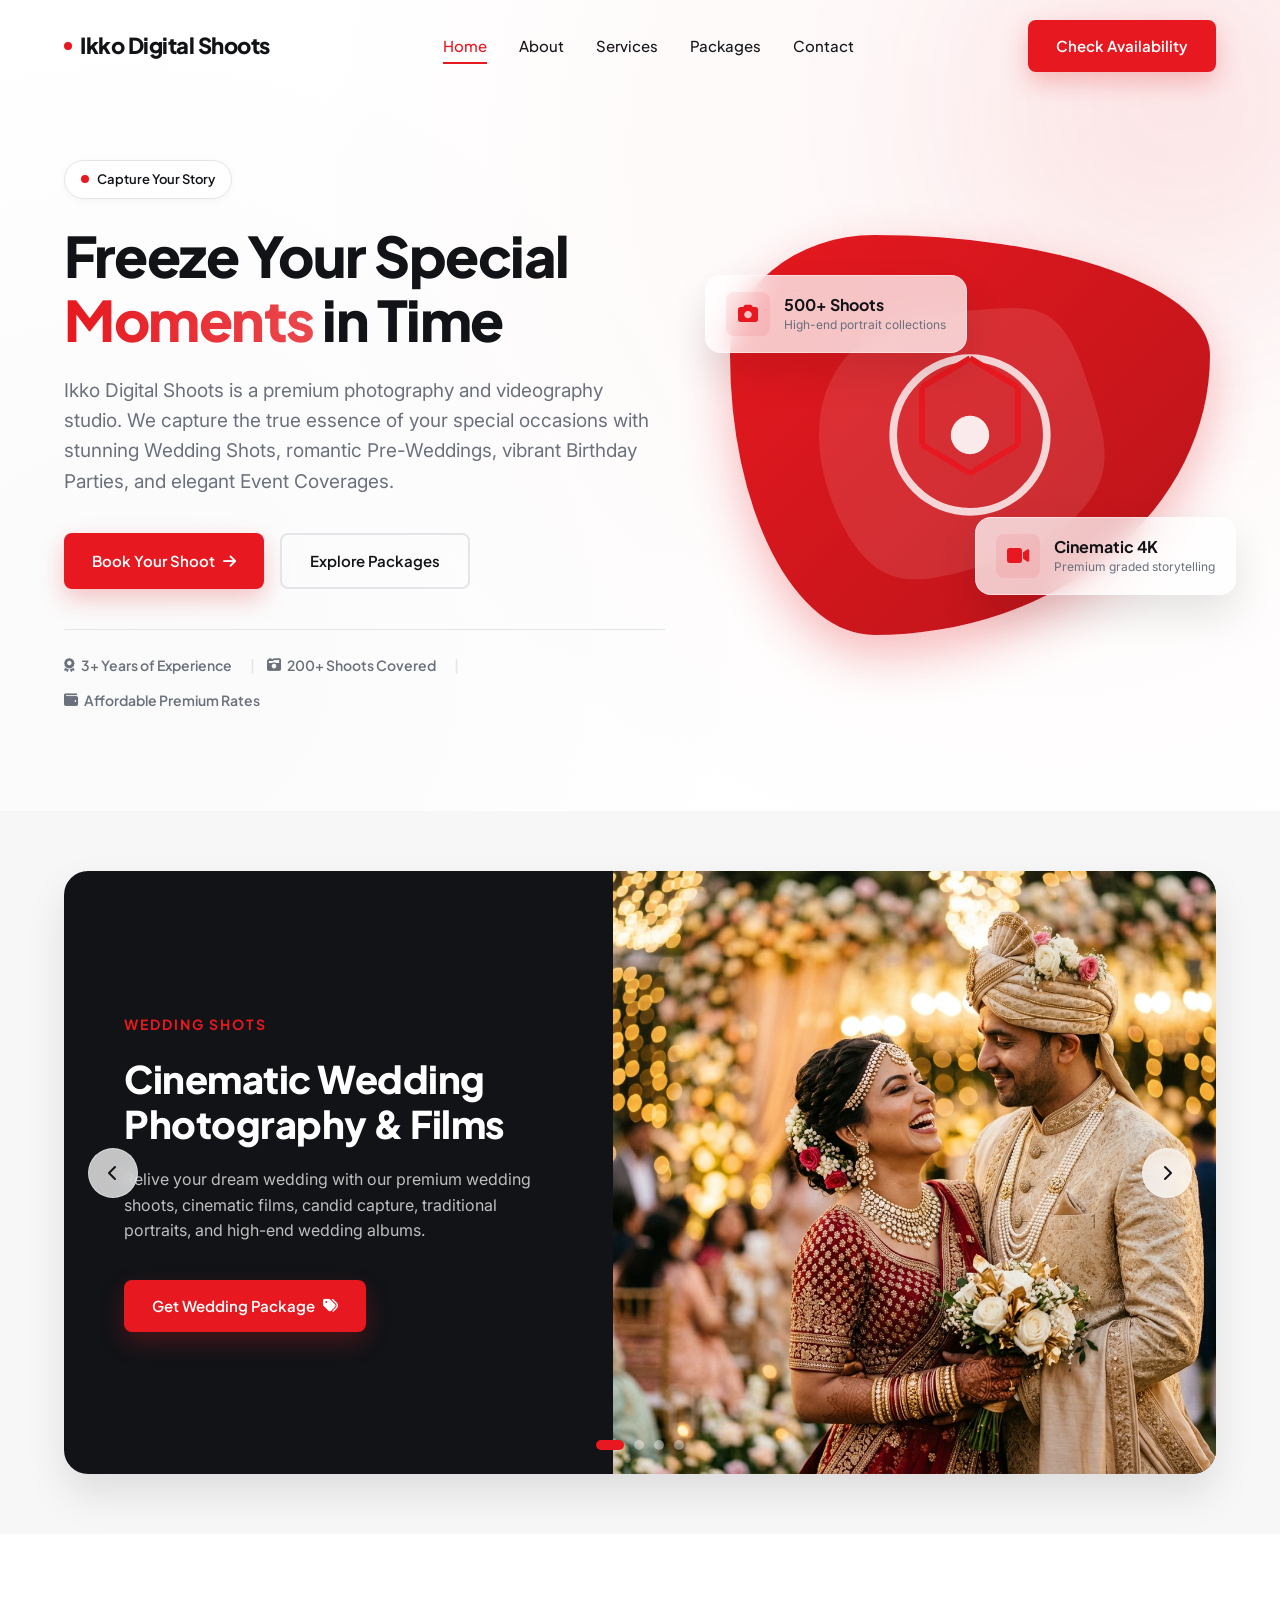
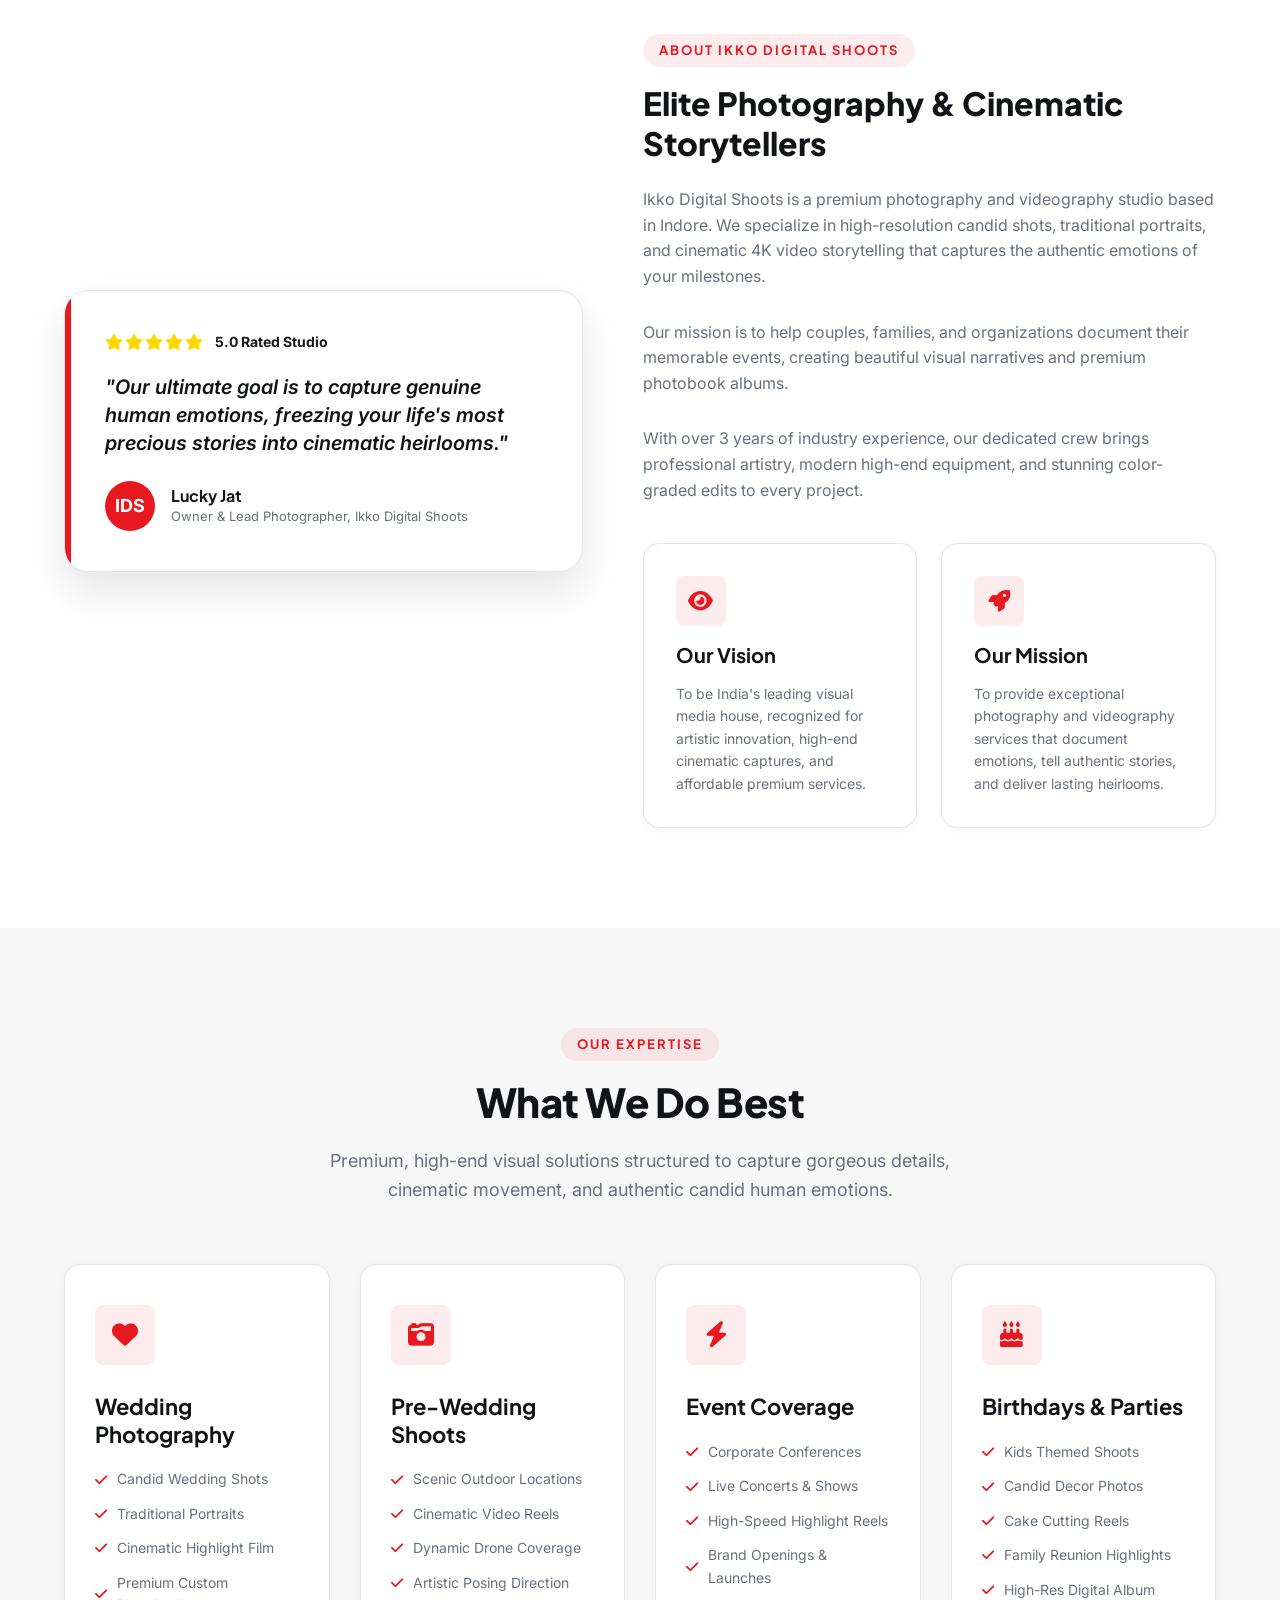
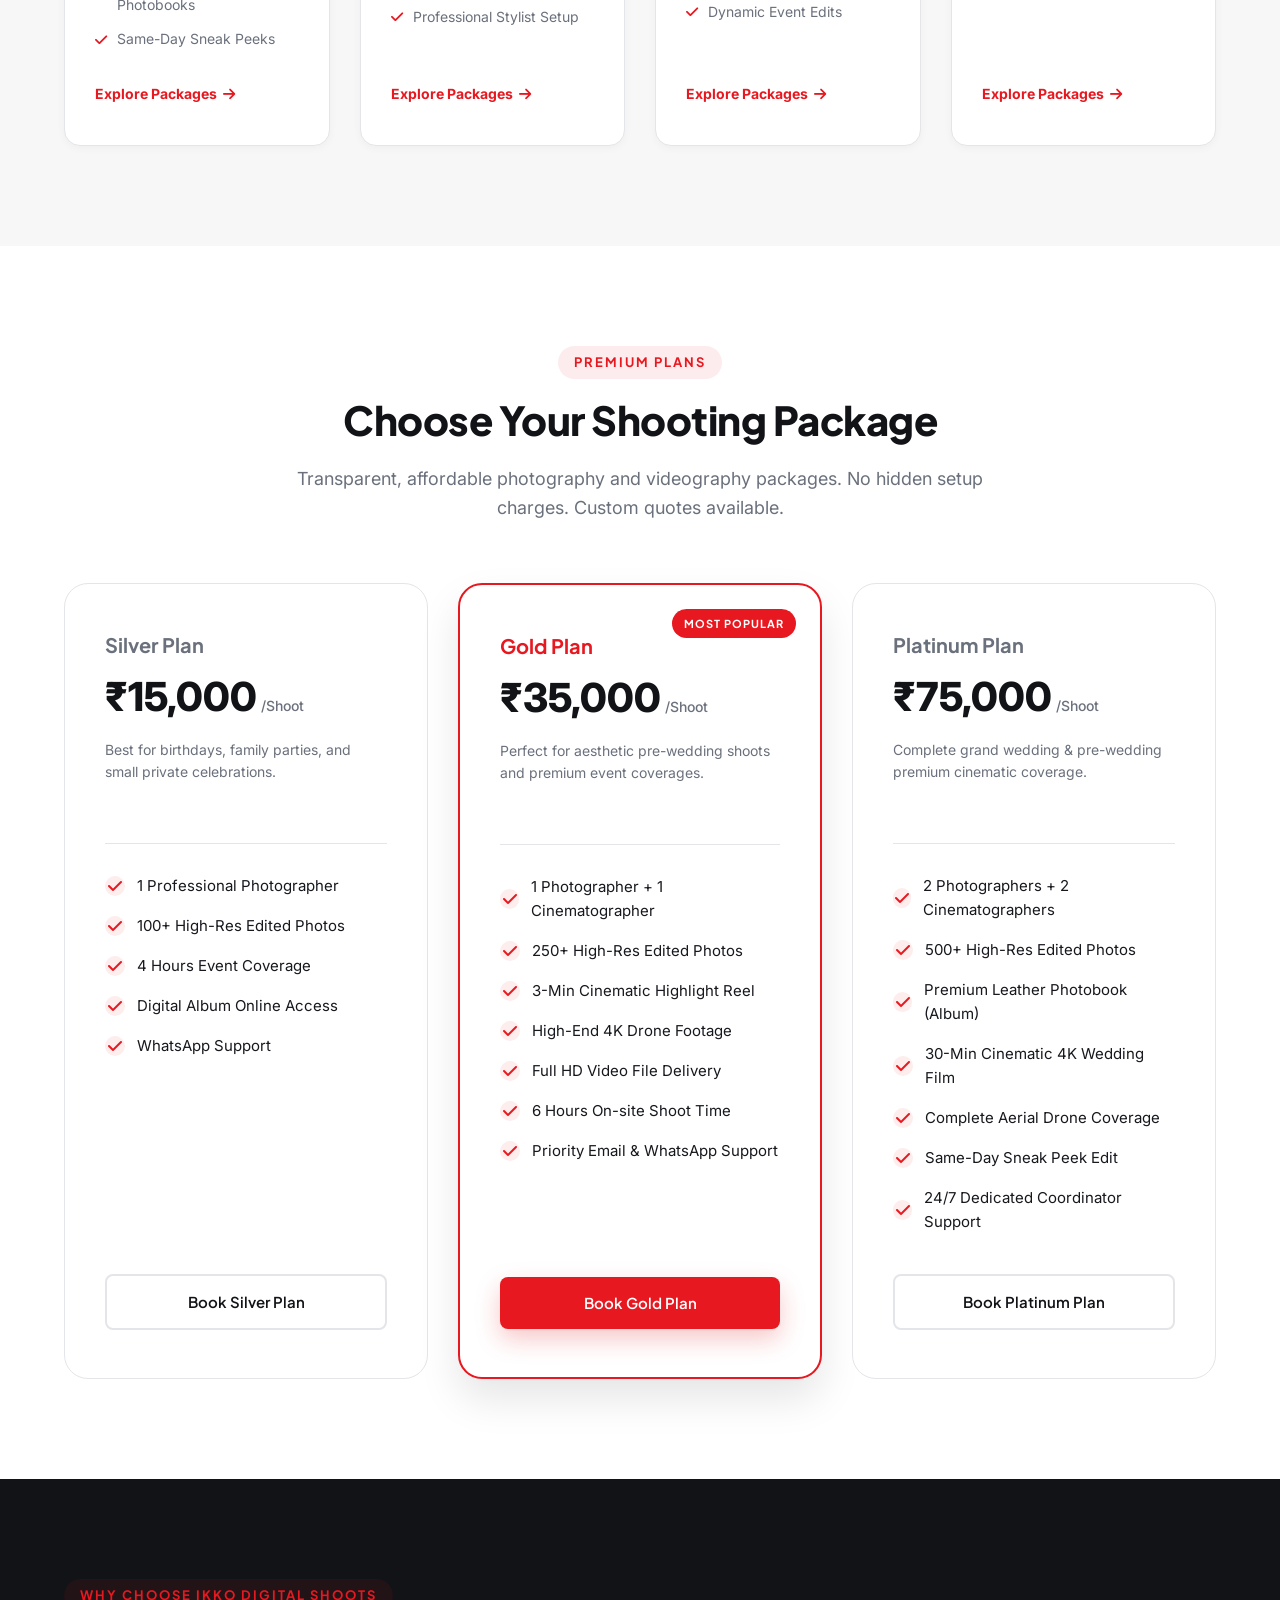
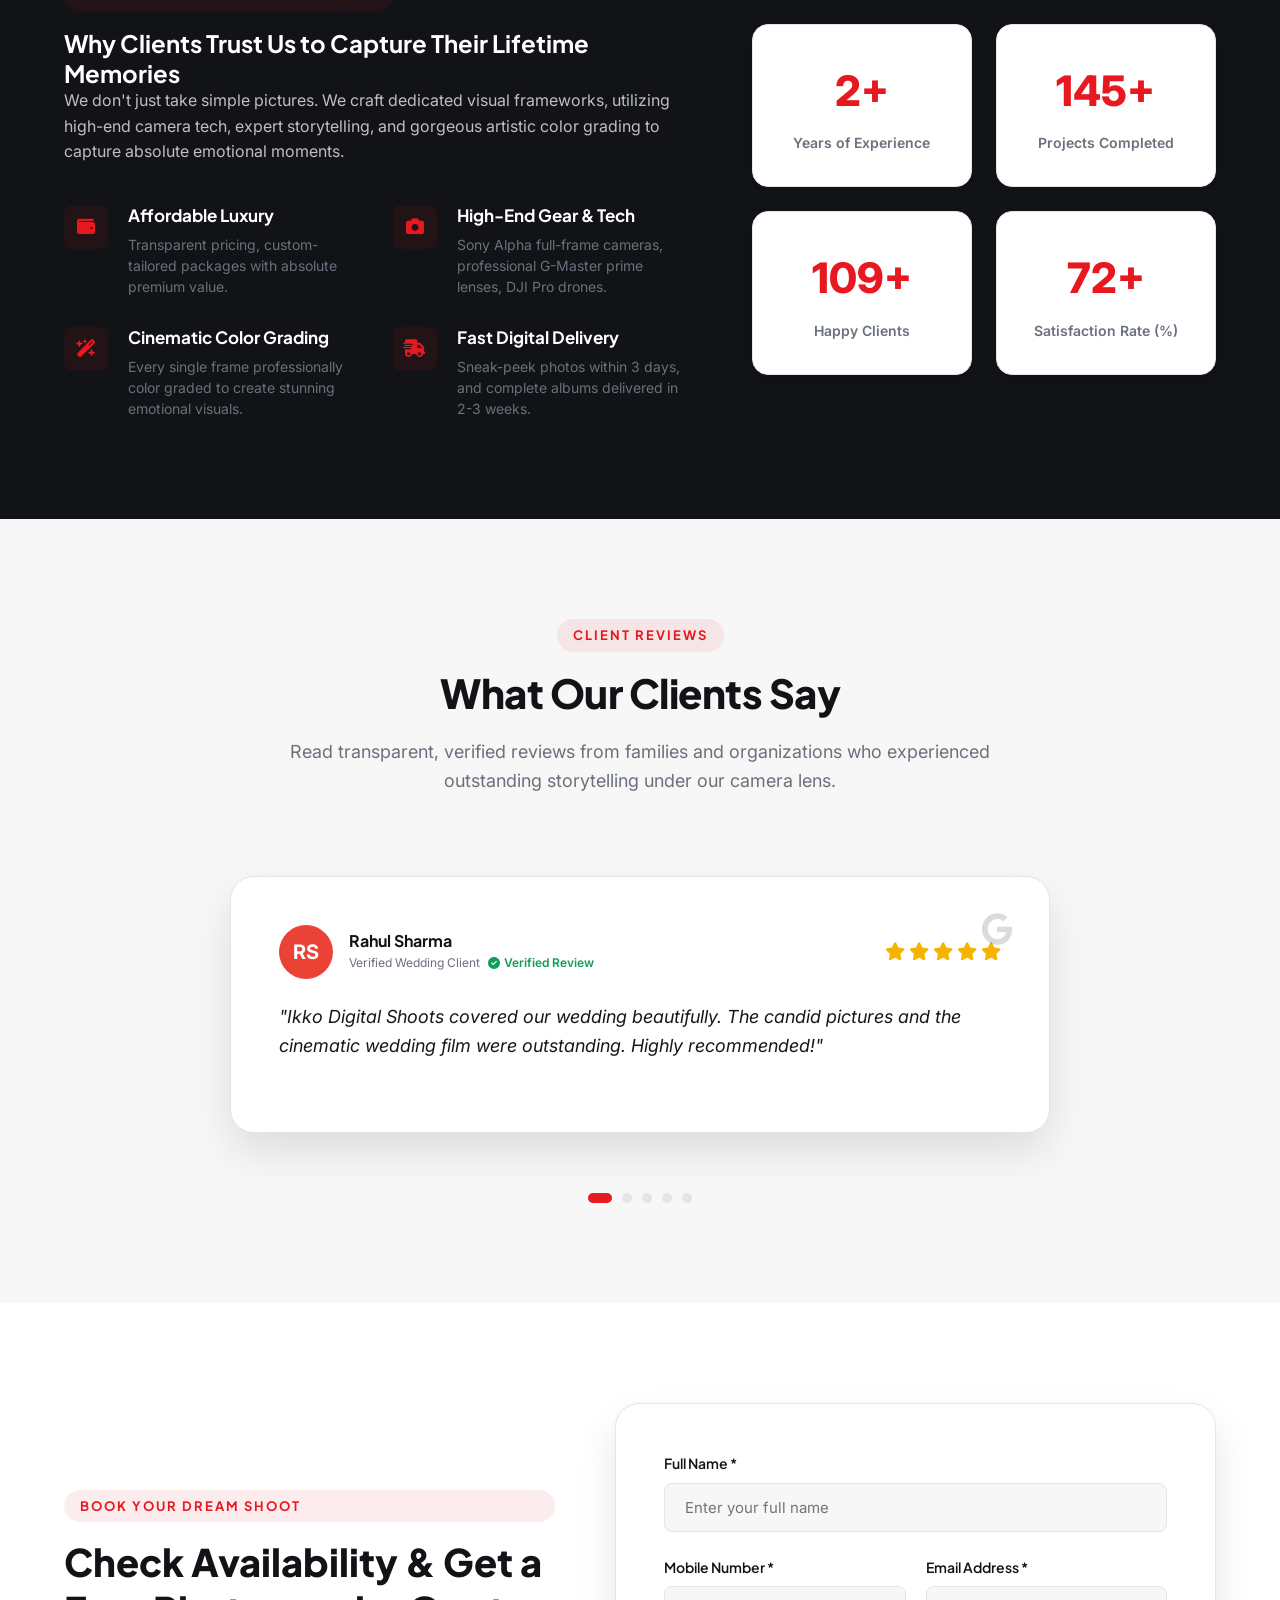
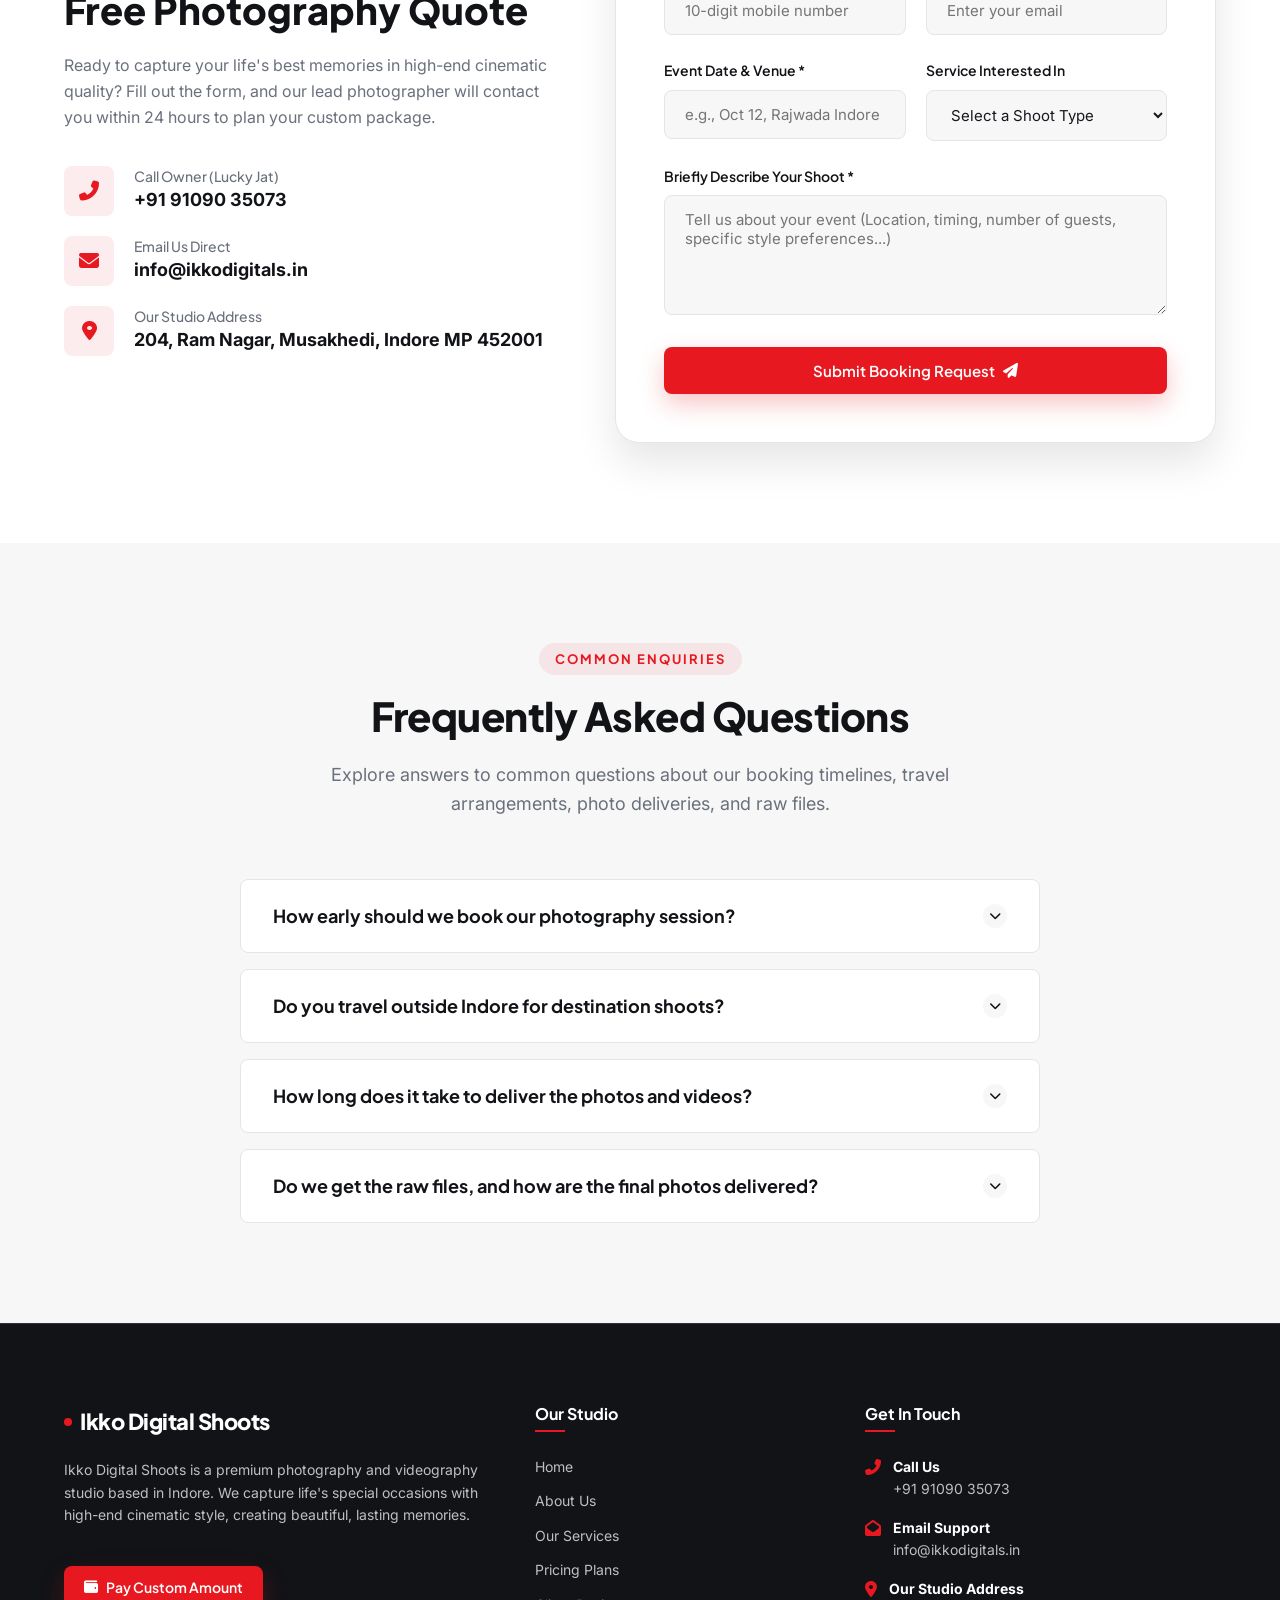
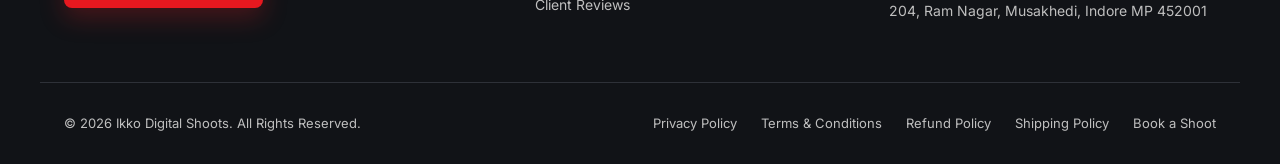
==== commit 8aa73489: "Update brand name, email, owner details, address and contact phone number" ====
--- a/index.html
+++ b/index.html
@@ -5,16 +5,16 @@
   <meta name="viewport" content="width=device-width, initial-scale=1.0">
   
   <!-- SEO Optimized Meta Tags -->
-  <title>Lucky Digital Media | Premium Photography & Videography Services</title>
-  <meta name="description" content="Lucky Digital Media captures your perfect moments with stunning Wedding Shots, Pre-Wedding Films, Event Coverage, and Birthday Parties. Affordable premium packages in Indore.">
-  <meta name="keywords" content="Photography Services, Videography, Wedding Photography Indore, Pre Wedding Shoots, Event Videography, Birthday Party Shoots, Cinematic Wedding Films, Lucky Digital Media">
-  <meta name="author" content="Lucky Digital Media">
+  <title>Ikko Digital Shoots | Premium Photography & Videography Services</title>
+  <meta name="description" content="Ikko Digital Shoots captures your perfect moments with stunning Wedding Shots, Pre-Wedding Films, Event Coverage, and Birthday Parties. Affordable premium packages in Indore.">
+  <meta name="keywords" content="Photography Services, Videography, Wedding Photography Indore, Pre Wedding Shoots, Event Videography, Birthday Party Shoots, Cinematic Wedding Films, Ikko Digital Shoots">
+  <meta name="author" content="Ikko Digital Shoots">
   
   <!-- OpenGraph Metadata for Social Media Sharing -->
-  <meta property="og:title" content="Lucky Digital Media | Premium Photography & Videography Services">
+  <meta property="og:title" content="Ikko Digital Shoots | Premium Photography & Videography Services">
   <meta property="og:description" content="Capture your life's most beautiful memories with our cinematic high-definition photography and videography starting at just ₹15,000.">
   <meta property="og:image" content="assets/images/wedding_shots.png">
-  <meta property="og:url" content="https://luckydigitalmedia.in">
+  <meta property="og:url" content="https://ikkodigitals.in">
   <meta property="og:type" content="website">
 
   <!-- Icons & Fonts -->
@@ -32,7 +32,7 @@
   <header class="header" id="header">
     <div class="container header-container">
       <a href="#hero" class="logo">
-        <span class="logo-dot"></span>Lucky Digital Media
+        <span class="logo-dot"></span>Ikko Digital Shoots
       </a>
       
       <nav class="nav" id="navMenu">
@@ -64,7 +64,7 @@
           <span class="hero-tag-pulse"></span> Capture Your Story
         </div>
         <h1>Freeze Your Special <br><span class="gradient">Moments</span> in Time</h1>
-        <p class="subheading">Lucky Digital Media is a premium photography and videography studio. We capture the true essence of your special occasions with stunning Wedding Shots, romantic Pre-Weddings, vibrant Birthday Parties, and elegant Event Coverages.</p>
+        <p class="subheading">Ikko Digital Shoots is a premium photography and videography studio. We capture the true essence of your special occasions with stunning Wedding Shots, romantic Pre-Weddings, vibrant Birthday Parties, and elegant Event Coverages.</p>
         
         <div class="hero-ctas">
           <a href="#consultation" class="btn btn-primary">Book Your Shoot <i class="fas fa-arrow-right"></i></a>
@@ -204,19 +204,19 @@
             "Our ultimate goal is to capture genuine human emotions, freezing your life's most precious stories into cinematic heirlooms."
           </blockquote>
           <div class="about-author">
-            <div class="about-avatar">LDM</div>
+            <div class="about-avatar">IDS</div>
             <div class="about-author-info">
-              <h4>Lucky Digital Media Studio</h4>
-              <p>Lead Photographers & Cinematic Directors</p>
+              <h4>Lucky Jat</h4>
+              <p>Owner & Lead Photographer, Ikko Digital Shoots</p>
             </div>
           </div>
         </div>
       </div>
       
       <div class="about-content reveal-right">
-        <span class="section-tag">About Lucky Digital Media</span>
+        <span class="section-tag">About Ikko Digital Shoots</span>
         <h3>Elite Photography & Cinematic Storytellers</h3>
-        <p class="about-text">Lucky Digital Media is a premium photography and videography studio based in Indore. We specialize in high-resolution candid shots, traditional portraits, and cinematic 4K video storytelling that captures the authentic emotions of your milestones.</p>
+        <p class="about-text">Ikko Digital Shoots is a premium photography and videography studio based in Indore. We specialize in high-resolution candid shots, traditional portraits, and cinematic 4K video storytelling that captures the authentic emotions of your milestones.</p>
         <p class="about-text">Our mission is to help couples, families, and organizations document their memorable events, creating beautiful visual narratives and premium photobook albums.</p>
         <p class="about-text">With over 3 years of industry experience, our dedicated crew brings professional artistry, modern high-end equipment, and stunning color-graded edits to every project.</p>
         
@@ -391,7 +391,7 @@
   <section class="section section-bg-dark" id="why-choose-us">
     <div class="container why-grid">
       <div class="why-content reveal-left">
-        <span class="section-tag">Why Choose Lucky Digital Media</span>
+        <span class="section-tag">Why Choose Ikko Digital Shoots</span>
         <h2>Why Clients Trust Us to Capture Their Lifetime Memories</h2>
         <p class="mb-30" style="margin-bottom: 40px; color: var(--text-light-muted);">We don't just take simple pictures. We craft dedicated visual frameworks, utilizing high-end camera tech, expert storytelling, and gorgeous artistic color grading to capture absolute emotional moments.</p>
         
@@ -492,7 +492,7 @@
                   <i class="fas fa-star"></i>
                 </div>
               </div>
-              <p class="review-body">"Lucky Digital Media covered our wedding beautifully. The candid pictures and the cinematic wedding film were outstanding. Highly recommended!"</p>
+              <p class="review-body">"Ikko Digital Shoots covered our wedding beautifully. The candid pictures and the cinematic wedding film were outstanding. Highly recommended!"</p>
             </div>
           </div>
           
@@ -629,14 +629,28 @@
         <h2 class="consultation-title">Check Availability & Get a Free Photography Quote</h2>
         <p class="consultation-desc">Ready to capture your life's best memories in high-end cinematic quality? Fill out the form, and our lead photographer will contact you within 24 hours to plan your custom package.</p>
         
-        <div class="contact-channels">
-          <a href="mailto:info@luckydigitalmedia.in" class="contact-item">
+        <div class="contact-channels" style="display: flex; flex-direction: column; gap: 20px;">
+          <a href="tel:+919109035073" class="contact-item">
+            <div class="contact-icon"><i class="fas fa-phone-alt"></i></div>
+            <div class="contact-details">
+              <h4>Call Owner (Lucky Jat)</h4>
+              <p>+91 91090 35073</p>
+            </div>
+          </a>
+          <a href="mailto:info@ikkodigitals.in" class="contact-item">
             <div class="contact-icon"><i class="fas fa-envelope"></i></div>
             <div class="contact-details">
               <h4>Email Us Direct</h4>
-              <p>info@luckydigitalmedia.in</p>
+              <p>info@ikkodigitals.in</p>
             </div>
           </a>
+          <div class="contact-item">
+            <div class="contact-icon"><i class="fas fa-map-marker-alt"></i></div>
+            <div class="contact-details">
+              <h4>Our Studio Address</h4>
+              <p>204, Ram Nagar, Musakhedi, Indore MP 452001</p>
+            </div>
+          </div>
         </div>
       </div>
       
@@ -647,7 +661,7 @@
           <span>Success! Your booking request has been submitted. We will contact you within 24 hours.</span>
         </div>
         
-        <form action="https://formspree.io/f/info@luckydigitalmedia.in" method="POST" id="leadForm" onsubmit="handleLeadSubmit(event)">
+        <form action="https://formspree.io/f/info@ikkodigitals.in" method="POST" id="leadForm" onsubmit="handleLeadSubmit(event)">
           <!-- Honeypot field for spam prevention -->
           <input type="text" name="_gotcha" style="display:none">
           
@@ -769,9 +783,9 @@
       
       <div class="footer-brand">
         <a href="#hero" class="logo">
-          <span class="logo-dot"></span>Lucky Digital Media
+          <span class="logo-dot"></span>Ikko Digital Shoots
         </a>
-        <p class="footer-desc">Lucky Digital Media is a premium photography and videography studio. We capture life's special occasions with high-end cinematic style, creating beautiful, lasting memories.</p>
+        <p class="footer-desc">Ikko Digital Shoots is a premium photography and videography studio based in Indore. We capture life's special occasions with high-end cinematic style, creating beautiful, lasting memories.</p>
         <button class="btn btn-primary" onclick="openCustomPaymentModal()" style="margin-top: 20px; font-size: 14px; padding: 12px 20px; gap: 8px;">
           <i class="fas fa-wallet"></i> Pay Custom Amount
         </button>
@@ -791,20 +805,34 @@
       <div class="footer-column">
         <h4>Get In Touch</h4>
         <div class="footer-contact">
-          <a href="mailto:info@luckydigitalmedia.in" class="footer-contact-item">
+          <a href="tel:+919109035073" class="footer-contact-item">
+            <i class="fas fa-phone-alt"></i>
+            <div>
+              <strong>Call Us</strong>
+              <p>+91 91090 35073</p>
+            </div>
+          </a>
+          <a href="mailto:info@ikkodigitals.in" class="footer-contact-item">
             <i class="fas fa-envelope-open"></i>
             <div>
               <strong>Email Support</strong>
-              <p>info@luckydigitalmedia.in</p>
+              <p>info@ikkodigitals.in</p>
             </div>
           </a>
+          <div class="footer-contact-item">
+            <i class="fas fa-map-marker-alt"></i>
+            <div>
+              <strong>Our Studio Address</strong>
+              <p>204, Ram Nagar, Musakhedi, Indore MP 452001</p>
+            </div>
+          </div>
         </div>
       </div>
       
     </div>
     
     <div class="container footer-bottom">
-      <p class="footer-copyright">&copy; 2026 Lucky Digital Media. All Rights Reserved.</p>
+      <p class="footer-copyright">&copy; 2026 Ikko Digital Shoots. All Rights Reserved.</p>
       <div class="footer-bottom-links">
         <a href="privacy.html">Privacy Policy</a>
         <a href="terms.html">Terms & Conditions</a>
@@ -872,7 +900,7 @@
       <div class="payment-modal-header">
         <div class="payment-modal-icon"><i class="fas fa-money-bill-transfer"></i></div>
         <h3>Make Custom Payment</h3>
-        <p>Pay any package balance or deposit directly to Lucky Digital Media</p>
+        <p>Pay any package balance or deposit directly to Ikko Digital Shoots</p>
       </div>
       
       <div class="payment-modal-body">
--- a/css/style.css
+++ b/css/style.css
@@ -1,5 +1,5 @@
 /* 
-  Lucky Digital Media - Premium Website Design Stylesheet
+  Ikko Digital Shoots - Premium Website Design Stylesheet
   Author: Antigravity AI
   Colors: Primary Red (#E31E24), White (#FFFFFF), Gray (#F7F7F7), Black (#111111)
   Fonts: Plus Jakarta Sans (Headings), Inter (Body)
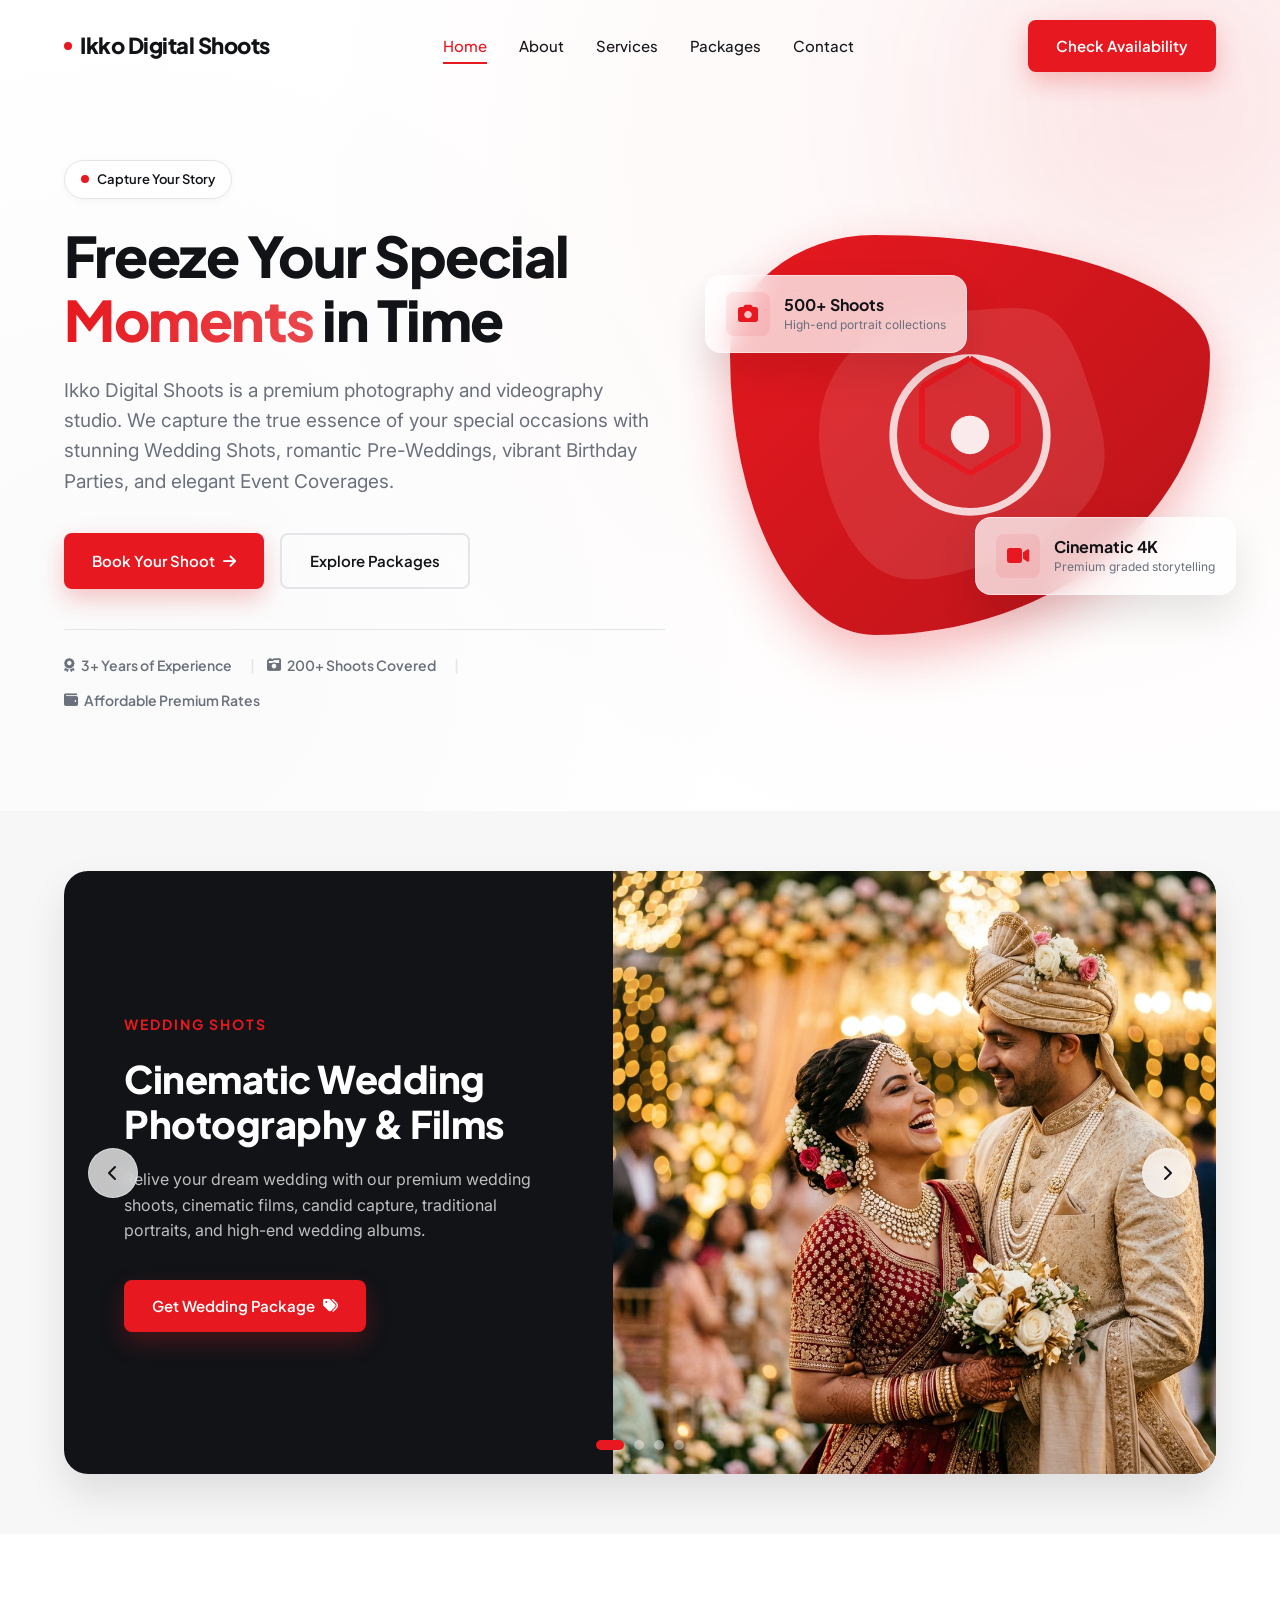
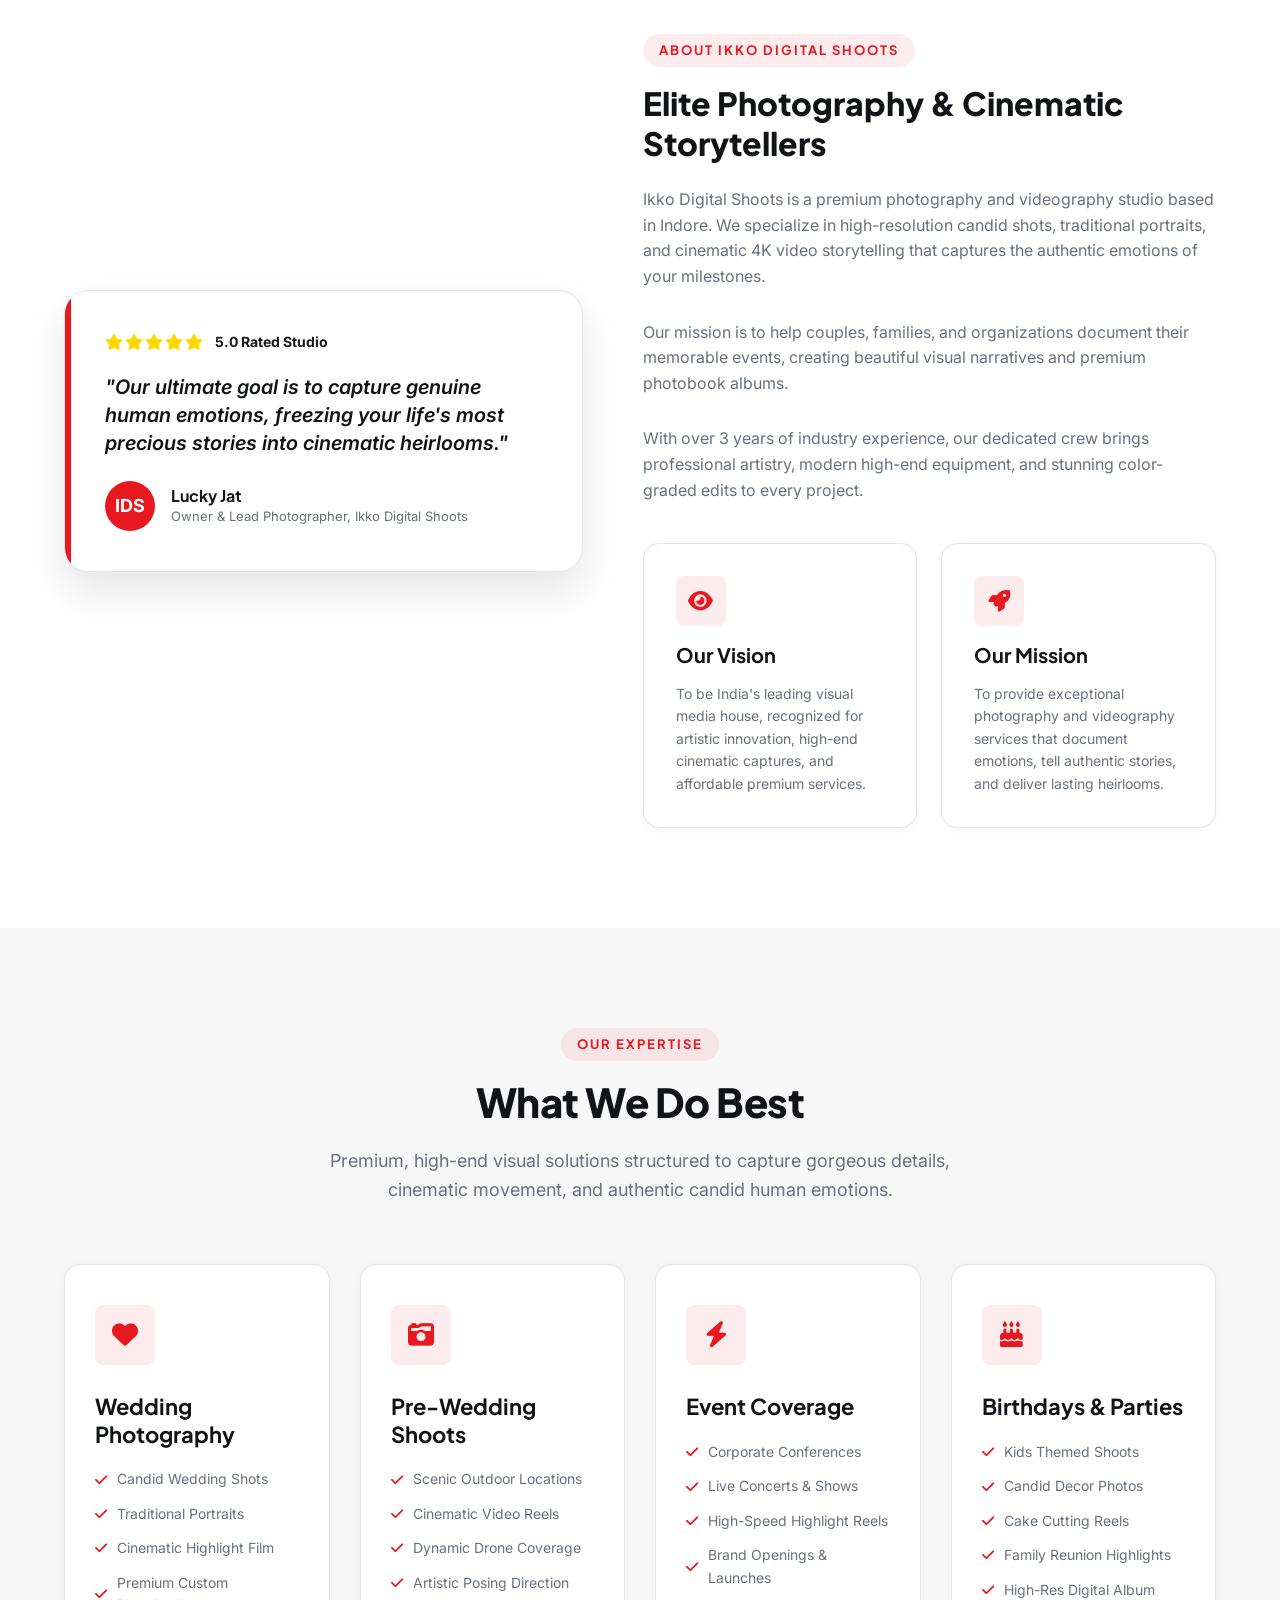
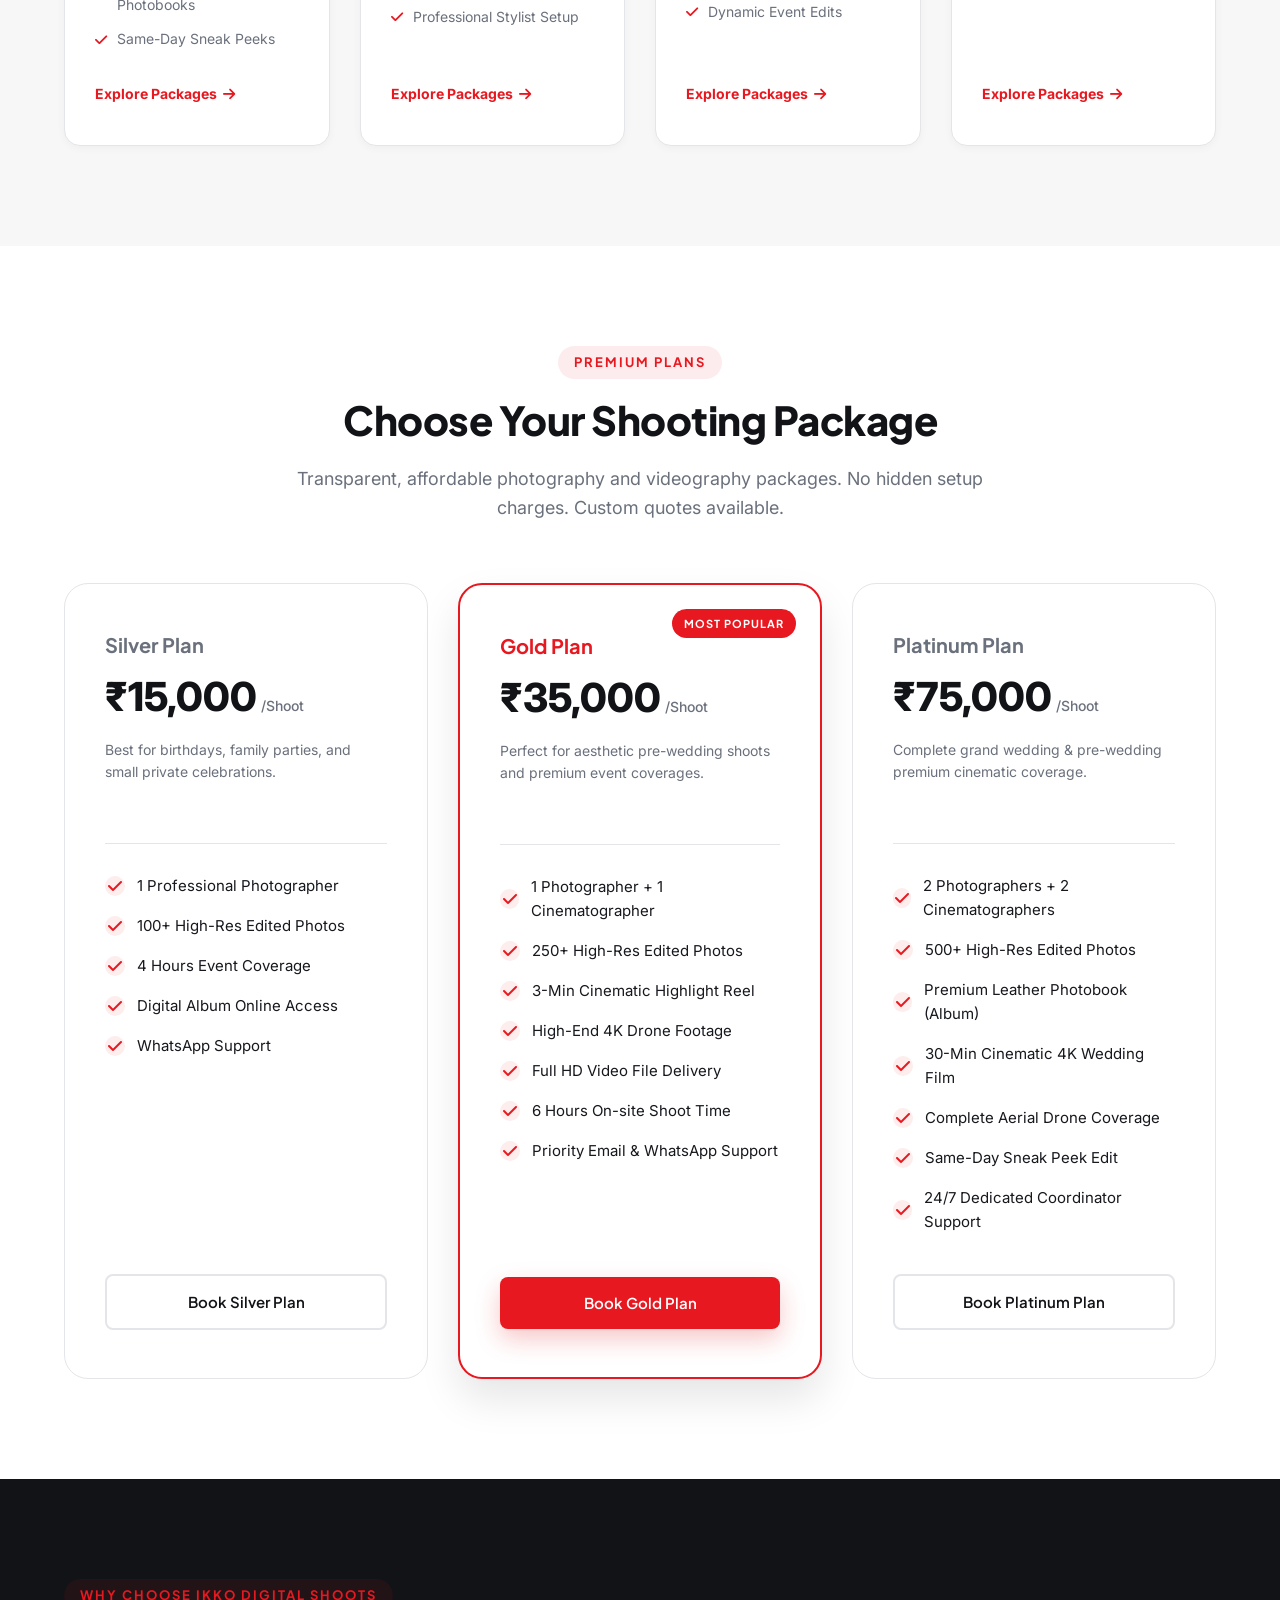
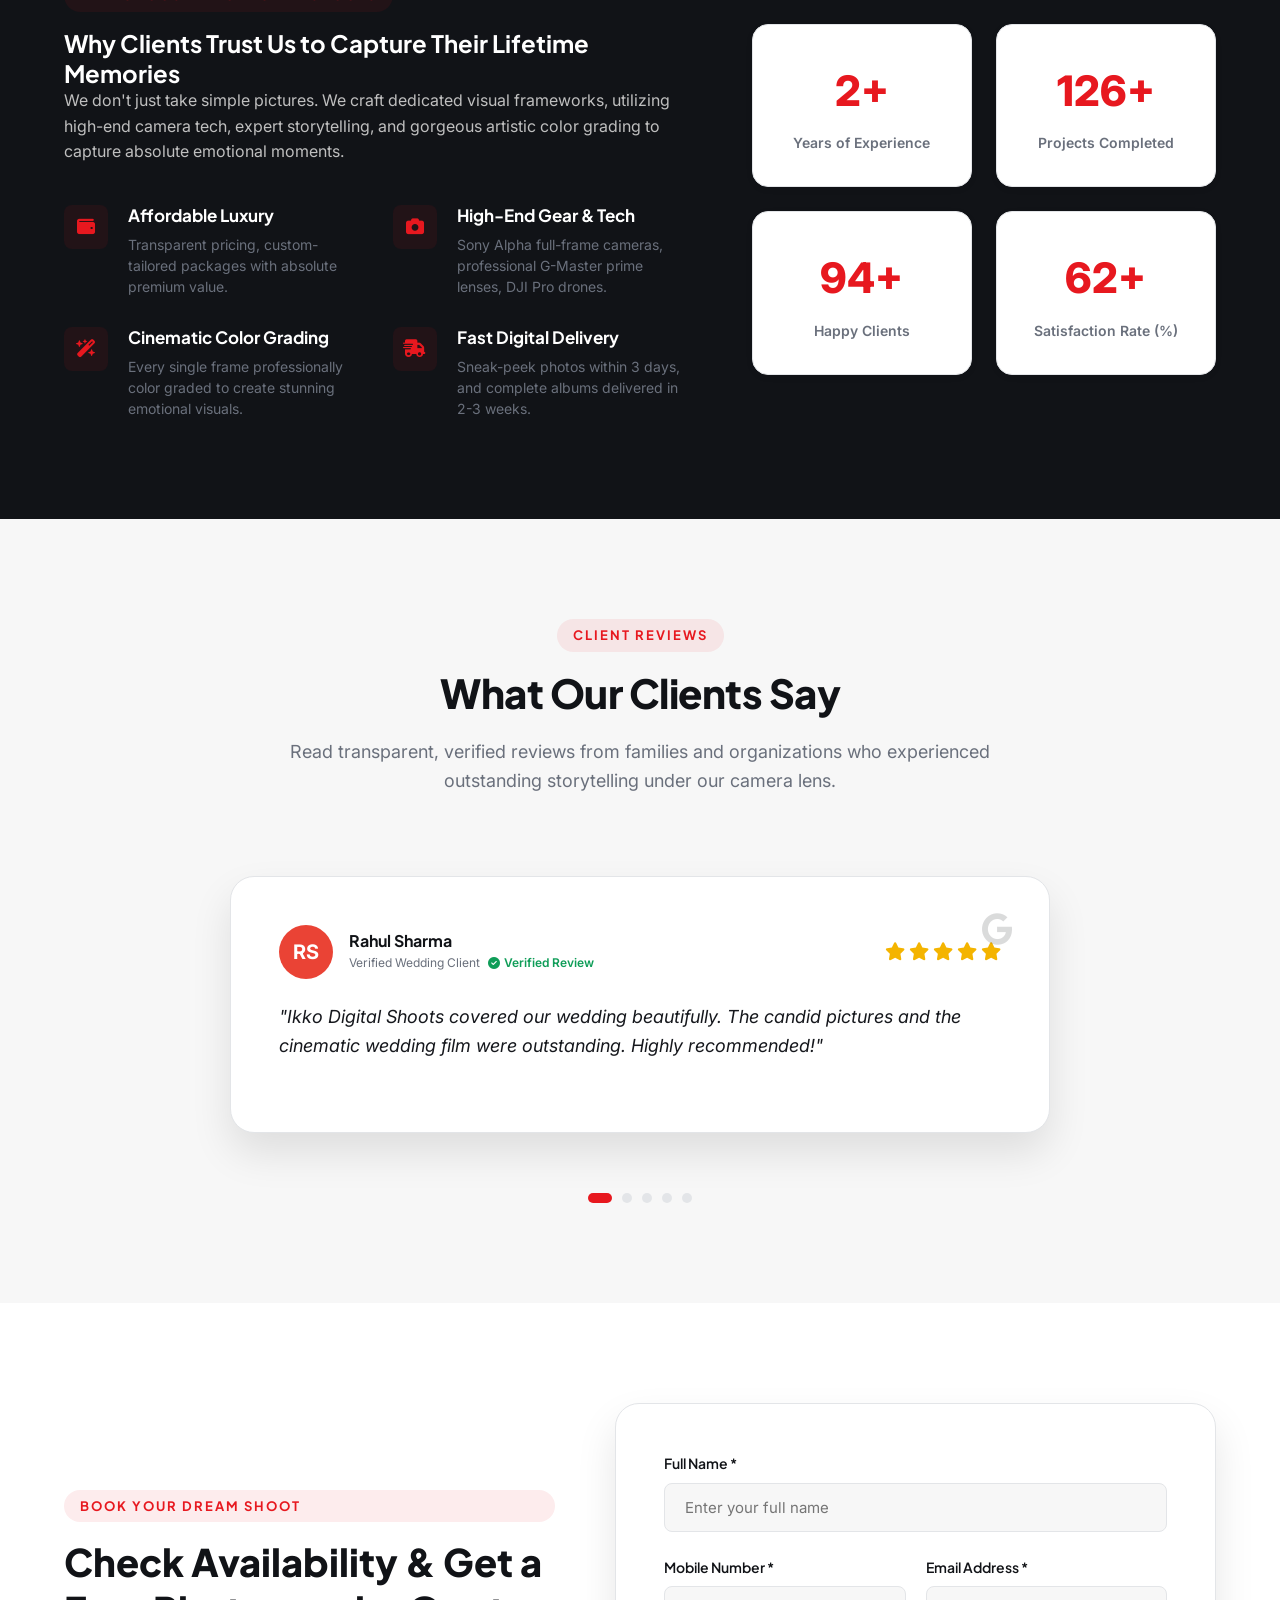
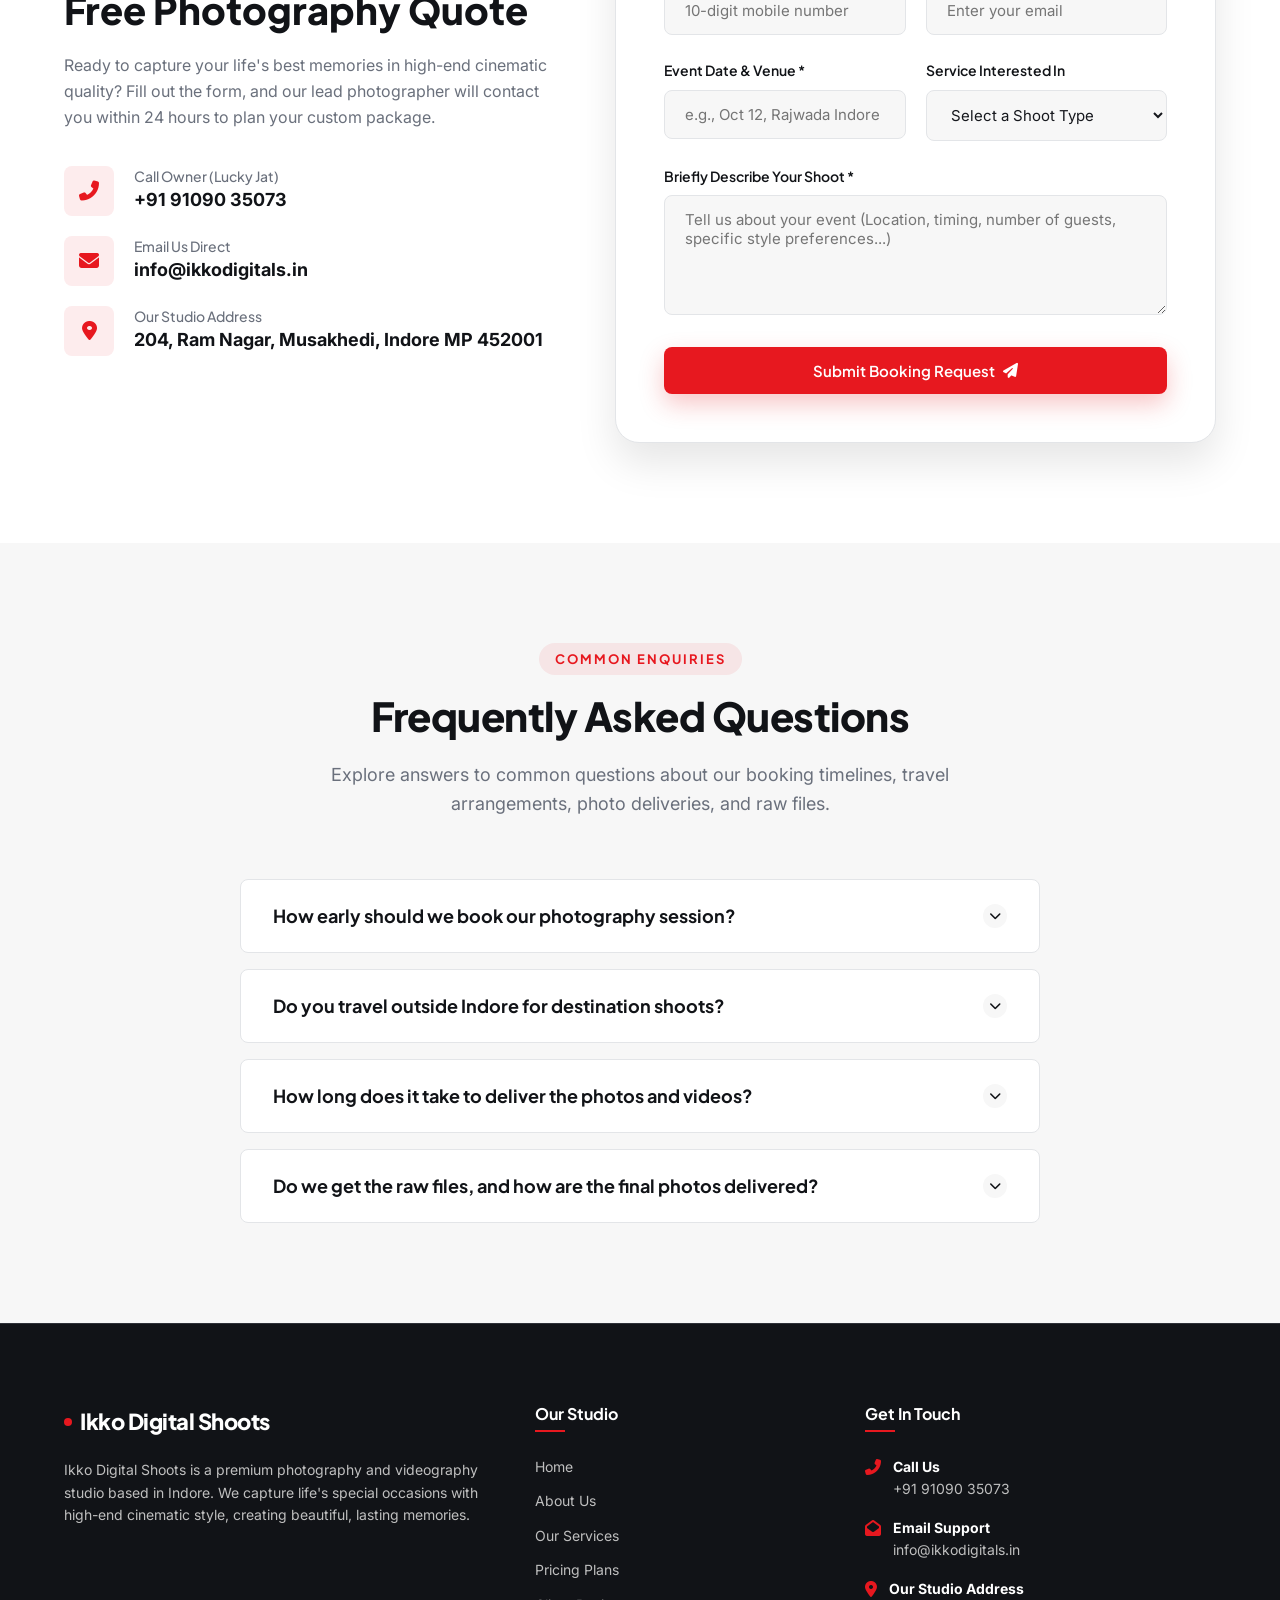
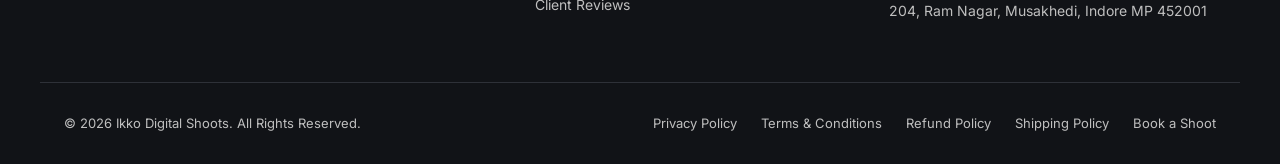
==== commit fd20b8fd: "Remove SabPaisa gateway integration, custom payment buttons, and payment modals" ====
--- a/index.html
+++ b/index.html
@@ -786,9 +786,6 @@
           <span class="logo-dot"></span>Ikko Digital Shoots
         </a>
         <p class="footer-desc">Ikko Digital Shoots is a premium photography and videography studio based in Indore. We capture life's special occasions with high-end cinematic style, creating beautiful, lasting memories.</p>
-        <button class="btn btn-primary" onclick="openCustomPaymentModal()" style="margin-top: 20px; font-size: 14px; padding: 12px 20px; gap: 8px;">
-          <i class="fas fa-wallet"></i> Pay Custom Amount
-        </button>
       </div>
       
       <div class="footer-column">
@@ -850,98 +847,6 @@
     <i class="fas fa-arrow-up"></i>
   </div>
 
-  <!-- SabPaisa Payment Method Choice Modal Overlay -->
-  <div id="paymentModal" class="payment-modal-overlay">
-    <div class="payment-modal-card">
-      <button class="payment-modal-close" onclick="closePaymentModal()">&times;</button>
-      <div class="payment-modal-header">
-        <div class="payment-modal-icon"><i class="fas fa-credit-card"></i></div>
-        <h3>Select Booking Method</h3>
-        <p>Confirming reservation for <span id="modalPlanName" style="color: var(--primary); font-weight: 700;">Silver Plan</span></p>
-      </div>
-      
-      <div class="payment-modal-body">
-        <!-- Option 1: SabPaisa Secure Payment (Default Selected) -->
-        <div class="payment-option-card active" id="optionOnline" onclick="selectPaymentOption('online')">
-          <div class="payment-option-radio">
-            <span class="radio-dot"></span>
-          </div>
-          <div class="payment-option-details">
-            <h4>Pay Deposit Online (Instant Lock)</h4>
-            <p>Secure your slot immediately. Pay token deposit of <span id="modalDepositAmount" style="font-weight: 700; color: var(--dark);">₹5,000</span> securely using UPI, Cards, Netbanking, or Wallets.</p>
-            <span class="payment-secure-badge"><i class="fas fa-shield-halved"></i> Secured by SabPaisa Payments</span>
-          </div>
-        </div>
-        
-        <!-- Option 2: Manual Review Inquiry -->
-        <div class="payment-option-card" id="optionOffline" onclick="selectPaymentOption('offline')">
-          <div class="payment-option-radio">
-            <span class="radio-dot"></span>
-          </div>
-          <div class="payment-option-details">
-            <h4>Submit Free Enquiry (Offline Deposit)</h4>
-            <p>Submit details for manual review. We will coordinate within 24 hours to schedule offline bank/UPI transfers.</p>
-          </div>
-        </div>
-      </div>
-      
-      <div class="payment-modal-footer">
-        <button class="btn btn-primary" id="btnConfirmBooking" onclick="confirmPaymentChoice()" style="width: 100%; border-radius: var(--radius-sm); font-size: 16px; padding: 16px;">
-          Proceed to Checkout <i class="fas fa-arrow-right" style="margin-left: 6px;"></i>
-        </button>
-      </div>
-    </div>
-  </div>
-
-  <!-- SabPaisa Custom Payment Amount Modal Overlay -->
-  <div id="customPaymentModal" class="payment-modal-overlay">
-    <div class="payment-modal-card">
-      <button class="payment-modal-close" onclick="closeCustomPaymentModal()">&times;</button>
-      <div class="payment-modal-header">
-        <div class="payment-modal-icon"><i class="fas fa-money-bill-transfer"></i></div>
-        <h3>Make Custom Payment</h3>
-        <p>Pay any package balance or deposit directly to Ikko Digital Shoots</p>
-      </div>
-      
-      <div class="payment-modal-body">
-        <div class="form-group" style="margin-bottom: 16px; display: flex; flex-direction: column; align-items: flex-start;">
-          <label class="form-label" for="customPayName">Full Name *</label>
-          <input type="text" id="customPayName" class="form-control" placeholder="Enter your full name" style="width: 100%;" required>
-        </div>
-        
-        <div class="form-row" style="display: grid; grid-template-columns: 1fr 1fr; gap: 16px; margin-bottom: 16px; width: 100%;">
-          <div class="form-group" style="display: flex; flex-direction: column; align-items: flex-start;">
-            <label class="form-label" for="customPayPhone">Mobile Number *</label>
-            <input type="tel" id="customPayPhone" class="form-control" placeholder="10-digit mobile" pattern="[0-9]{10}" style="width: 100%;" required>
-          </div>
-          <div class="form-group" style="display: flex; flex-direction: column; align-items: flex-start;">
-            <label class="form-label" for="customPayEmail">Email Address *</label>
-            <input type="email" id="customPayEmail" class="form-control" placeholder="Enter email" style="width: 100%;" required>
-          </div>
-        </div>
-        
-        <div class="form-group" style="margin-bottom: 16px; display: flex; flex-direction: column; align-items: flex-start;">
-          <label class="form-label" for="customPayPurpose">Purpose of Payment *</label>
-          <input type="text" id="customPayPurpose" class="form-control" placeholder="e.g., Shoot Balance / Wedding Advance Booking" style="width: 100%;" required>
-        </div>
-        
-        <div class="form-group" style="margin-bottom: 16px; display: flex; flex-direction: column; align-items: flex-start;">
-          <label class="form-label" for="customPayAmount">Amount to Pay (INR) *</label>
-          <div style="position: relative; width: 100%;">
-            <span style="position: absolute; left: 16px; top: 50%; transform: translateY(-50%); font-weight: 700; color: var(--dark);">₹</span>
-            <input type="number" id="customPayAmount" class="form-control" placeholder="Enter custom amount" min="1" style="padding-left: 32px; width: 100%;" required>
-          </div>
-        </div>
-      </div>
-      
-      <div class="payment-modal-footer">
-        <button class="btn btn-primary" id="btnConfirmCustomPay" onclick="submitCustomPayment()" style="width: 100%; border-radius: var(--radius-sm); font-size: 16px; padding: 16px;">
-          Pay Securely Now <i class="fas fa-shield-halved" style="margin-left: 6px;"></i>
-        </button>
-      </div>
-    </div>
-  </div>
-
   <script src="js/main.js"></script>
 </body>
 </html>
--- a/css/style.css
+++ b/css/style.css
@@ -2205,201 +2205,7 @@
   }
 }
 
-/* --- SABPAISA PAYMENT SELECTION MODAL SYSTEM --- */
-.payment-modal-overlay {
-  position: fixed;
-  top: 0;
-  left: 0;
-  width: 100%;
-  height: 100%;
-  background-color: rgba(17, 19, 23, 0.6);
-  backdrop-filter: blur(8px);
-  -webkit-backdrop-filter: blur(8px);
-  z-index: 2000;
-  display: none; /* Controlled via JS */
-  align-items: center;
-  justify-content: center;
-  padding: 20px;
-  opacity: 0;
-  transition: opacity var(--transition-normal);
-}
-
-.payment-modal-overlay.show {
-  display: flex;
-  opacity: 1;
-}
-
-.payment-modal-card {
-  background-color: var(--white);
-  border-radius: var(--radius-md);
-  box-shadow: var(--shadow-lg);
-  border: 1px solid var(--border-color);
-  width: 100%;
-  max-width: 540px;
-  position: relative;
-  overflow: hidden;
-  transform: translateY(30px);
-  transition: transform var(--transition-normal);
-  padding: 36px;
-  display: flex;
-  flex-direction: column;
-}
-
-.payment-modal-overlay.show .payment-modal-card {
-  transform: translateY(0);
-}
-
-.payment-modal-close {
-  position: absolute;
-  top: 20px;
-  right: 20px;
-  background: none;
-  border: none;
-  font-size: 32px;
-  color: var(--text-muted);
-  cursor: pointer;
-  line-height: 1;
-  transition: var(--transition-fast);
-}
-
-.payment-modal-close:hover {
-  color: var(--primary);
-}
-
-.payment-modal-header {
-  text-align: center;
-  margin-bottom: 28px;
-}
-
-.payment-modal-icon {
-  width: 60px;
-  height: 60px;
-  border-radius: var(--radius-full);
-  background-color: var(--primary-light);
-  color: var(--primary);
-  display: flex;
-  align-items: center;
-  justify-content: center;
-  font-size: 26px;
-  margin: 0 auto 16px auto;
-}
-
-.payment-modal-header h3 {
-  font-size: 24px;
-  font-weight: 800;
-  margin-bottom: 6px;
-  color: var(--dark);
-}
-
-.payment-modal-header p {
-  font-size: 15px;
-  color: var(--text-muted);
-}
-
-.payment-modal-body {
-  display: flex;
-  flex-direction: column;
-  gap: 16px;
-  margin-bottom: 28px;
-}
-
-.payment-option-card {
-  border: 2px solid var(--border-color);
-  border-radius: var(--radius-sm);
-  padding: 16px 20px;
-  display: flex;
-  gap: 16px;
-  cursor: pointer;
-  transition: var(--transition-normal);
-  background-color: var(--white);
-  align-items: flex-start;
-}
-
-.payment-option-card:hover {
-  border-color: var(--text-muted);
-  background-color: var(--light);
-}
-
-.payment-option-card.active {
-  border-color: var(--primary);
-  background-color: var(--primary-light);
-}
-
-.payment-option-radio {
-  width: 20px;
-  height: 20px;
-  border-radius: var(--radius-full);
-  border: 2px solid var(--border-color);
-  display: flex;
-  align-items: center;
-  justify-content: center;
-  margin-top: 2px;
-  transition: var(--transition-fast);
-  flex-shrink: 0;
-}
-
-.payment-option-card.active .payment-option-radio {
-  border-color: var(--primary);
-}
-
-.radio-dot {
-  width: 10px;
-  height: 10px;
-  border-radius: var(--radius-full);
-  background-color: var(--primary);
-  opacity: 0;
-  transform: scale(0.5);
-  transition: var(--transition-fast);
-}
-
-.payment-option-card.active .radio-dot {
-  opacity: 1;
-  transform: scale(1);
-}
-
-.payment-option-details {
-  display: flex;
-  flex-direction: column;
-  gap: 4px;
-}
-
-.payment-option-details h4 {
-  font-size: 16px;
-  font-weight: 700;
-  color: var(--dark);
-}
-
-.payment-option-details p {
-  font-size: 13px;
-  color: var(--text-muted);
-  line-height: 1.5;
-}
-
-.payment-secure-badge {
-  display: inline-flex;
-  align-items: center;
-  gap: 6px;
-  font-size: 11px;
-  font-weight: 700;
-  color: #0b8f44;
-  margin-top: 6px;
-}
-
-@media (max-width: 576px) {
-  .payment-modal-card {
-    padding: 24px 20px;
-  }
-  .payment-modal-header h3 {
-    font-size: 20px;
-  }
-  .payment-option-card {
-    padding: 14px 16px;
-    gap: 12px;
-  }
-  .payment-option-details h4 {
-    font-size: 15px;
-  }
-}
-
-
-
+
+
+
+
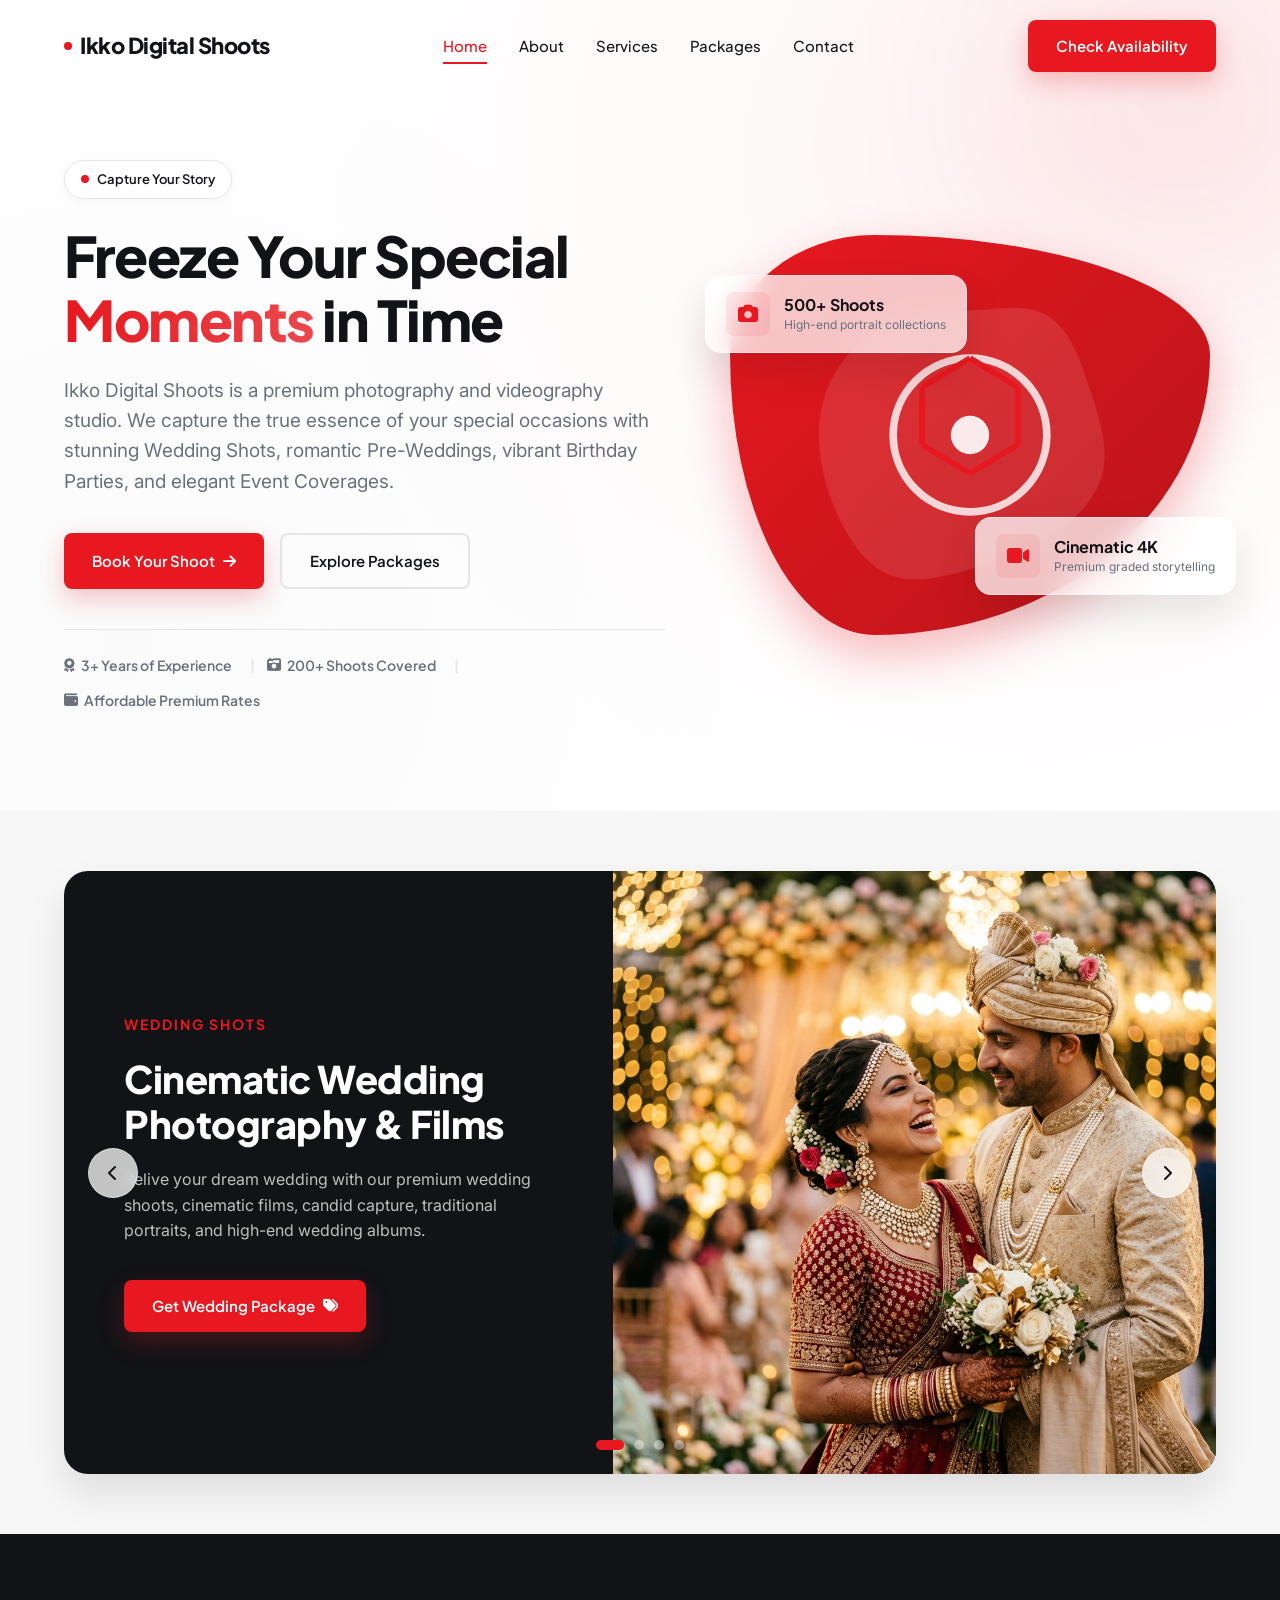
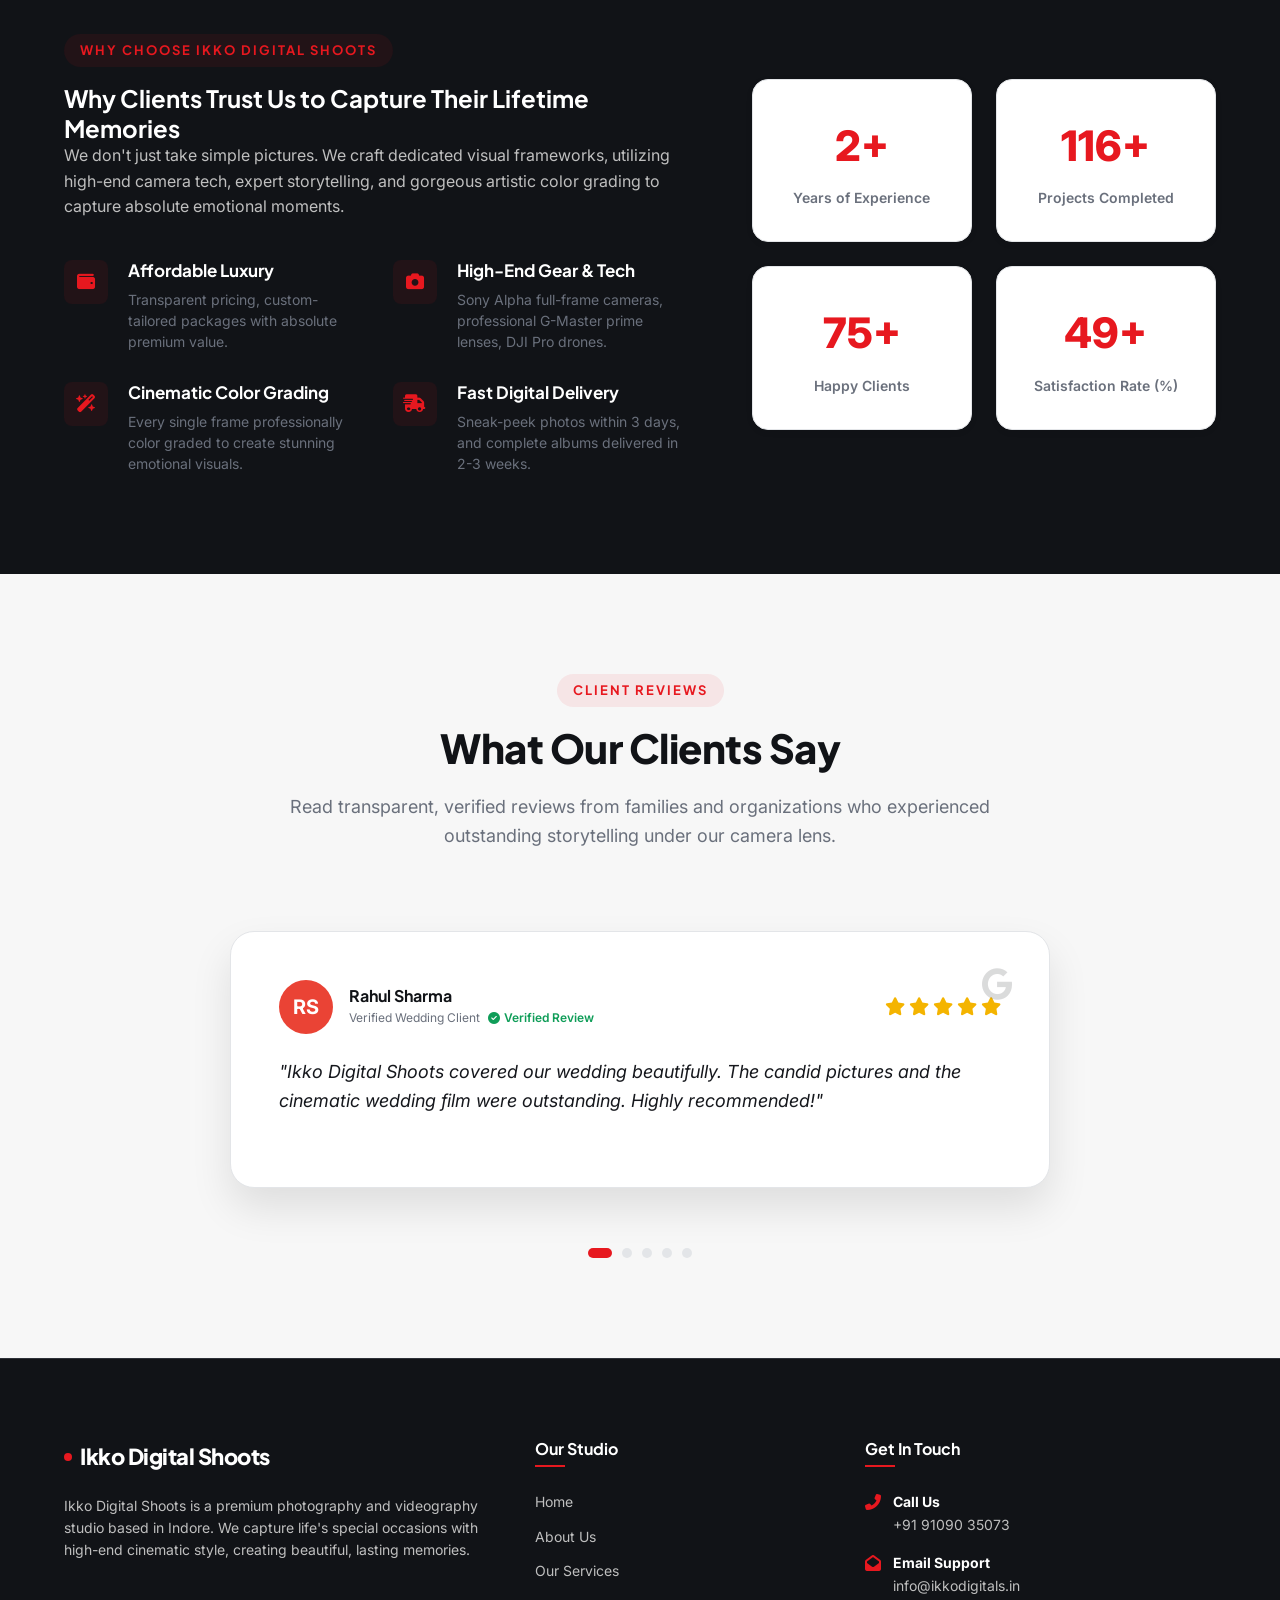
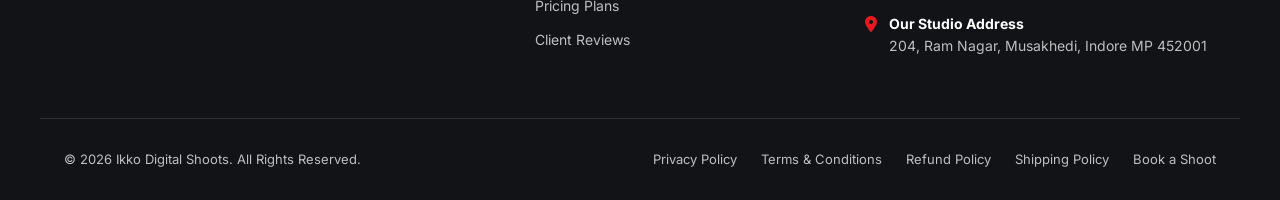
==== commit 3177f2be: "Convert landing page to structured multi-page website (about, services, packages, contact)" ====
--- a/index.html
+++ b/index.html
@@ -36,16 +36,16 @@
       </a>
       
       <nav class="nav" id="navMenu">
-        <a href="#hero" class="nav-link active">Home</a>
-        <a href="#about" class="nav-link">About</a>
-        <a href="#sliders" class="nav-link">Services</a>
-        <a href="#pricing" class="nav-link">Packages</a>
-        <a href="#consultation" class="nav-link">Contact</a>
-        <a href="#consultation" class="btn btn-primary mobile-cta-btn">Book a Shoot</a>
+        <a href="index.html" class="nav-link active">Home</a>
+        <a href="about.html" class="nav-link">About</a>
+        <a href="services.html" class="nav-link">Services</a>
+        <a href="packages.html" class="nav-link">Packages</a>
+        <a href="contact.html" class="nav-link">Contact</a>
+        <a href="contact.html" class="btn btn-primary mobile-cta-btn">Book a Shoot</a>
       </nav>
 
       <div class="header-cta">
-        <a href="#consultation" class="btn btn-primary">Check Availability</a>
+        <a href="contact.html" class="btn btn-primary">Check Availability</a>
       </div>
 
       <button class="hamburger" id="hamburgerMenu" aria-label="Toggle Menu">
@@ -122,7 +122,7 @@
               <span class="slide-tag">Wedding Shots</span>
               <h2 class="slide-title">Cinematic Wedding Photography & Films</h2>
               <p class="slide-desc">Relive your dream wedding with our premium wedding shoots, cinematic films, candid capture, traditional portraits, and high-end wedding albums.</p>
-              <a href="#pricing" class="btn btn-primary">Get Wedding Package <i class="fas fa-tags"></i></a>
+              <a href="contact.html?plan=wedding" class="btn btn-primary">Get Wedding Package <i class="fas fa-tags"></i></a>
             </div>
             <div class="slide-image-container">
               <img src="assets/images/wedding_shots.png" alt="Romantic Wedding Shoot" class="slide-img">
@@ -135,7 +135,7 @@
               <span class="slide-tag">Pre Wedding</span>
               <h2 class="slide-title">Aesthetic Pre-Wedding Shoots & Films</h2>
               <p class="slide-desc">Tell your unique love story through beautiful scenic locations, dynamic costume changes, customized styling direction, and romantic 4K films.</p>
-              <a href="#pricing" class="btn btn-primary">Get Pre-Wedding Plan <i class="fas fa-heart"></i></a>
+              <a href="contact.html?plan=prewedding" class="btn btn-primary">Get Pre-Wedding Plan <i class="fas fa-heart"></i></a>
             </div>
             <div class="slide-image-container">
               <img src="assets/images/pre_wedding.png" alt="Romantic Pre-Wedding lakeside sunset shoot" class="slide-img">
@@ -148,7 +148,7 @@
               <span class="slide-tag">Events Shots</span>
               <h2 class="slide-title">High-Energy Event & Concert Coverage</h2>
               <p class="slide-desc">Capturing milestones, corporate conferences, product launches, brand openings, live concerts, and high-energy music festivals with absolute precision.</p>
-              <a href="#pricing" class="btn btn-primary">Get Event Coverage <i class="fas fa-bolt"></i></a>
+              <a href="contact.html?plan=event" class="btn btn-primary">Get Event Coverage <i class="fas fa-bolt"></i></a>
             </div>
             <div class="slide-image-container">
               <img src="assets/images/events_shots.png" alt="Corporate Conference and Concert Event Coverage" class="slide-img">
@@ -161,7 +161,7 @@
               <span class="slide-tag">Birthday Parties</span>
               <h2 class="slide-title">Vibrant Birthday Parties & Celebrations</h2>
               <p class="slide-desc">Fun, warm, and candid capture of your kids' birthdays, themed milestone decor shoots, and memorable cake cutting family reunions.</p>
-              <a href="#pricing" class="btn btn-primary">Get Birthday Shoot <i class="fas fa-cake-candles"></i></a>
+              <a href="contact.html?plan=birthday" class="btn btn-primary">Get Birthday Shoot <i class="fas fa-cake-candles"></i></a>
             </div>
             <div class="slide-image-container">
               <img src="assets/images/birthday_parties.png" alt="Kids Birthday Party and cake cutting celebration" class="slide-img">
@@ -186,206 +186,7 @@
   </section>
 
   <!-- About Us Section -->
-  <section class="section" id="about">
-    <div class="container about-grid">
-      <div class="about-visual reveal-left">
-        <div class="about-card">
-          <div class="about-rating">
-            <div class="stars">
-              <i class="fas fa-star"></i>
-              <i class="fas fa-star"></i>
-              <i class="fas fa-star"></i>
-              <i class="fas fa-star"></i>
-              <i class="fas fa-star"></i>
-            </div>
-            <span class="about-rating-text">5.0 Rated Studio</span>
-          </div>
-          <blockquote class="about-quote">
-            "Our ultimate goal is to capture genuine human emotions, freezing your life's most precious stories into cinematic heirlooms."
-          </blockquote>
-          <div class="about-author">
-            <div class="about-avatar">IDS</div>
-            <div class="about-author-info">
-              <h4>Lucky Jat</h4>
-              <p>Owner & Lead Photographer, Ikko Digital Shoots</p>
-            </div>
-          </div>
-        </div>
-      </div>
-      
-      <div class="about-content reveal-right">
-        <span class="section-tag">About Ikko Digital Shoots</span>
-        <h3>Elite Photography & Cinematic Storytellers</h3>
-        <p class="about-text">Ikko Digital Shoots is a premium photography and videography studio based in Indore. We specialize in high-resolution candid shots, traditional portraits, and cinematic 4K video storytelling that captures the authentic emotions of your milestones.</p>
-        <p class="about-text">Our mission is to help couples, families, and organizations document their memorable events, creating beautiful visual narratives and premium photobook albums.</p>
-        <p class="about-text">With over 3 years of industry experience, our dedicated crew brings professional artistry, modern high-end equipment, and stunning color-graded edits to every project.</p>
-        
-        <!-- Vision & Mission Inner Cards -->
-        <div class="vm-grid">
-          <div class="vm-card">
-            <div class="vm-icon"><i class="fas fa-eye"></i></div>
-            <h4>Our Vision</h4>
-            <p>To be India's leading visual media house, recognized for artistic innovation, high-end cinematic captures, and affordable premium services.</p>
-          </div>
-          <div class="vm-card">
-            <div class="vm-icon"><i class="fas fa-rocket"></i></div>
-            <h4>Our Mission</h4>
-            <p>To provide exceptional photography and videography services that document emotions, tell authentic stories, and deliver lasting heirlooms.</p>
-          </div>
-        </div>
-      </div>
-    </div>
-  </section>
-
-  <!-- Services Section -->
-  <section class="section section-bg-light" id="services">
-    <div class="container">
-      <div class="section-header reveal">
-        <span class="section-tag">Our Expertise</span>
-        <h2>What We Do Best</h2>
-        <p>Premium, high-end visual solutions structured to capture gorgeous details, cinematic movement, and authentic candid human emotions.</p>
-      </div>
-      
-      <div class="services-grid" style="display: grid; grid-template-columns: repeat(auto-fit, minmax(250px, 1fr)); gap: 30px;">
-        <!-- Service 1: Wedding -->
-        <div class="service-card reveal" style="transition-delay: 0.1s;">
-          <div class="service-icon-wrapper">
-            <i class="fas fa-heart"></i>
-          </div>
-          <h3>Wedding Photography</h3>
-          <ul class="service-list">
-            <li><i class="fas fa-check"></i> Candid Wedding Shots</li>
-            <li><i class="fas fa-check"></i> Traditional Portraits</li>
-            <li><i class="fas fa-check"></i> Cinematic Highlight Film</li>
-            <li><i class="fas fa-check"></i> Premium Custom Photobooks</li>
-            <li><i class="fas fa-check"></i> Same-Day Sneak Peeks</li>
-          </ul>
-          <a href="#consultation" class="service-btn">Explore Packages <i class="fas fa-arrow-right"></i></a>
-        </div>
-        
-        <!-- Service 2: Pre Wedding -->
-        <div class="service-card reveal" style="transition-delay: 0.2s;">
-          <div class="service-icon-wrapper">
-            <i class="fas fa-camera-retro"></i>
-          </div>
-          <h3>Pre-Wedding Shoots</h3>
-          <ul class="service-list">
-            <li><i class="fas fa-check"></i> Scenic Outdoor Locations</li>
-            <li><i class="fas fa-check"></i> Cinematic Video Reels</li>
-            <li><i class="fas fa-check"></i> Dynamic Drone Coverage</li>
-            <li><i class="fas fa-check"></i> Artistic Posing Direction</li>
-            <li><i class="fas fa-check"></i> Professional Stylist Setup</li>
-          </ul>
-          <a href="#consultation" class="service-btn">Explore Packages <i class="fas fa-arrow-right"></i></a>
-        </div>
-        
-        <!-- Service 3: Event & Concert -->
-        <div class="service-card reveal" style="transition-delay: 0.3s;">
-          <div class="service-icon-wrapper">
-            <i class="fas fa-bolt"></i>
-          </div>
-          <h3>Event Coverage</h3>
-          <ul class="service-list">
-            <li><i class="fas fa-check"></i> Corporate Conferences</li>
-            <li><i class="fas fa-check"></i> Live Concerts & Shows</li>
-            <li><i class="fas fa-check"></i> High-Speed Highlight Reels</li>
-            <li><i class="fas fa-check"></i> Brand Openings & Launches</li>
-            <li><i class="fas fa-check"></i> Dynamic Event Edits</li>
-          </ul>
-          <a href="#consultation" class="service-btn">Explore Packages <i class="fas fa-arrow-right"></i></a>
-        </div>
-
-        <!-- Service 4: Birthdays -->
-        <div class="service-card reveal" style="transition-delay: 0.4s;">
-          <div class="service-icon-wrapper">
-            <i class="fas fa-cake-candles"></i>
-          </div>
-          <h3>Birthdays & Parties</h3>
-          <ul class="service-list">
-            <li><i class="fas fa-check"></i> Kids Themed Shoots</li>
-            <li><i class="fas fa-check"></i> Candid Decor Photos</li>
-            <li><i class="fas fa-check"></i> Cake Cutting Reels</li>
-            <li><i class="fas fa-check"></i> Family Reunion Highlights</li>
-            <li><i class="fas fa-check"></i> High-Res Digital Album</li>
-          </ul>
-          <a href="#consultation" class="service-btn">Explore Packages <i class="fas fa-arrow-right"></i></a>
-        </div>
-      </div>
-    </div>
-  </section>
-
-  <!-- Pricing Packages Section -->
-  <section class="section" id="pricing">
-    <div class="container">
-      <div class="section-header reveal">
-        <span class="section-tag">Premium Plans</span>
-        <h2>Choose Your Shooting Package</h2>
-        <p>Transparent, affordable photography and videography packages. No hidden setup charges. Custom quotes available.</p>
-      </div>
-      
-      <div class="pricing-grid">
-        
-        <!-- Silver Package -->
-        <div class="pricing-card reveal" style="transition-delay: 0.1s;">
-          <div class="pricing-header">
-            <h3 class="pricing-name">Silver Plan</h3>
-            <div class="pricing-price">₹15,000<span>/Shoot</span></div>
-            <p class="pricing-desc">Best for birthdays, family parties, and small private celebrations.</p>
-          </div>
-          <div class="pricing-divider"></div>
-          <ul class="pricing-features">
-            <li><i class="fas fa-check"></i> 1 Professional Photographer</li>
-            <li><i class="fas fa-check"></i> 100+ High-Res Edited Photos</li>
-            <li><i class="fas fa-check"></i> 4 Hours Event Coverage</li>
-            <li><i class="fas fa-check"></i> Digital Album Online Access</li>
-            <li><i class="fas fa-check"></i> WhatsApp Support</li>
-          </ul>
-          <a href="#consultation" class="btn btn-secondary pricing-cta" onclick="selectPricing('Silver Package - ₹15,000')">Book Silver Plan</a>
-        </div>
-        
-        <!-- Gold Package (Featured) -->
-        <div class="pricing-card featured reveal" style="transition-delay: 0.2s;">
-          <div class="pricing-header">
-            <h3 class="pricing-name">Gold Plan</h3>
-            <div class="pricing-price">₹35,000<span>/Shoot</span></div>
-            <p class="pricing-desc">Perfect for aesthetic pre-wedding shoots and premium event coverages.</p>
-          </div>
-          <div class="pricing-divider"></div>
-          <ul class="pricing-features">
-            <li><i class="fas fa-check"></i> 1 Photographer + 1 Cinematographer</li>
-            <li><i class="fas fa-check"></i> 250+ High-Res Edited Photos</li>
-            <li><i class="fas fa-check"></i> 3-Min Cinematic Highlight Reel</li>
-            <li><i class="fas fa-check"></i> High-End 4K Drone Footage</li>
-            <li><i class="fas fa-check"></i> Full HD Video File Delivery</li>
-            <li><i class="fas fa-check"></i> 6 Hours On-site Shoot Time</li>
-            <li><i class="fas fa-check"></i> Priority Email & WhatsApp Support</li>
-          </ul>
-          <a href="#consultation" class="btn btn-primary pricing-cta" onclick="selectPricing('Gold Package - ₹35,000')">Book Gold Plan</a>
-        </div>
-        
-        <!-- Premium Package -->
-        <div class="pricing-card premium reveal" style="transition-delay: 0.3s;">
-          <div class="pricing-header">
-            <h3 class="pricing-name">Platinum Plan</h3>
-            <div class="pricing-price">₹75,000<span>/Shoot</span></div>
-            <p class="pricing-desc">Complete grand wedding & pre-wedding premium cinematic coverage.</p>
-          </div>
-          <div class="pricing-divider"></div>
-          <ul class="pricing-features">
-            <li><i class="fas fa-check"></i> 2 Photographers + 2 Cinematographers</li>
-            <li><i class="fas fa-check"></i> 500+ High-Res Edited Photos</li>
-            <li><i class="fas fa-check"></i> Premium Leather Photobook (Album)</li>
-            <li><i class="fas fa-check"></i> 30-Min Cinematic 4K Wedding Film</li>
-            <li><i class="fas fa-check"></i> Complete Aerial Drone Coverage</li>
-            <li><i class="fas fa-check"></i> Same-Day Sneak Peek Edit</li>
-            <li><i class="fas fa-check"></i> 24/7 Dedicated Coordinator Support</li>
-          </ul>
-          <a href="#consultation" class="btn btn-secondary pricing-cta" onclick="selectPricing('Platinum Package - ₹75,000')">Book Platinum Plan</a>
-        </div>
-        
-      </div>
-    </div>
-  </section>
+
 
   <!-- Why Choose Us & Animated Counters Section -->
   <section class="section section-bg-dark" id="why-choose-us">
@@ -621,161 +422,7 @@
   </section>
 
   <!-- Lead Capture Form Section -->
-  <section class="section" id="consultation">
-    <div class="container consultation-grid">
-      
-      <div class="consultation-info reveal-left">
-        <span class="section-tag">Book Your Dream Shoot</span>
-        <h2 class="consultation-title">Check Availability & Get a Free Photography Quote</h2>
-        <p class="consultation-desc">Ready to capture your life's best memories in high-end cinematic quality? Fill out the form, and our lead photographer will contact you within 24 hours to plan your custom package.</p>
-        
-        <div class="contact-channels" style="display: flex; flex-direction: column; gap: 20px;">
-          <a href="tel:+919109035073" class="contact-item">
-            <div class="contact-icon"><i class="fas fa-phone-alt"></i></div>
-            <div class="contact-details">
-              <h4>Call Owner (Lucky Jat)</h4>
-              <p>+91 91090 35073</p>
-            </div>
-          </a>
-          <a href="mailto:info@ikkodigitals.in" class="contact-item">
-            <div class="contact-icon"><i class="fas fa-envelope"></i></div>
-            <div class="contact-details">
-              <h4>Email Us Direct</h4>
-              <p>info@ikkodigitals.in</p>
-            </div>
-          </a>
-          <div class="contact-item">
-            <div class="contact-icon"><i class="fas fa-map-marker-alt"></i></div>
-            <div class="contact-details">
-              <h4>Our Studio Address</h4>
-              <p>204, Ram Nagar, Musakhedi, Indore MP 452001</p>
-            </div>
-          </div>
-        </div>
-      </div>
-      
-      <!-- Interactive Form -->
-      <div class="form-card reveal-right">
-        <div class="form-success-alert" id="formSuccess">
-          <i class="fas fa-circle-check" style="font-size: 24px;"></i>
-          <span>Success! Your booking request has been submitted. We will contact you within 24 hours.</span>
-        </div>
-        
-        <form action="https://formspree.io/f/info@ikkodigitals.in" method="POST" id="leadForm" onsubmit="handleLeadSubmit(event)">
-          <!-- Honeypot field for spam prevention -->
-          <input type="text" name="_gotcha" style="display:none">
-          
-          <div class="form-group">
-            <label class="form-label" for="fullName">Full Name *</label>
-            <input type="text" id="fullName" name="name" class="form-control" placeholder="Enter your full name" required>
-          </div>
-          
-          <div class="form-row">
-            <div class="form-group">
-              <label class="form-label" for="mobileNumber">Mobile Number *</label>
-              <input type="tel" id="mobileNumber" name="phone" class="form-control" placeholder="10-digit mobile number" pattern="[0-9]{10}" required>
-            </div>
-            
-            <div class="form-group">
-              <label class="form-label" for="emailAddress">Email Address *</label>
-              <input type="email" id="emailAddress" name="email" class="form-control" placeholder="Enter your email" required>
-            </div>
-          </div>
-          
-          <div class="form-row">
-            <div class="form-group">
-              <label class="form-label" for="businessName">Event Date & Venue *</label>
-              <input type="text" id="businessName" name="event_details" class="form-control" placeholder="e.g., Oct 12, Rajwada Indore" required>
-            </div>
-            
-            <div class="form-group">
-              <label class="form-label" for="serviceInterested">Service Interested In</label>
-              <select id="serviceInterested" name="service" class="form-control">
-                <option value="" disabled selected>Select a Shoot Type</option>
-                <option value="Wedding Shots">Wedding Shots</option>
-                <option value="Pre-Wedding Shoot">Pre-Wedding Shoot</option>
-                <option value="Event Coverage">Event Coverage</option>
-                <option value="Birthday Shoot">Birthday Shoot</option>
-              </select>
-            </div>
-          </div>
-          
-          <div class="form-group">
-            <label class="form-label" for="formMessage">Briefly Describe Your Shoot *</label>
-            <textarea id="formMessage" name="message" class="form-control" placeholder="Tell us about your event (Location, timing, number of guests, specific style preferences...)" required></textarea>
-          </div>
-          
-          <button type="submit" class="btn btn-primary form-submit-btn">Submit Booking Request <i class="fas fa-paper-plane"></i></button>
-        </form>
-      </div>
-      
-    </div>
-  </section>
-
-  <!-- FAQ Accordion Section -->
-  <section class="section section-bg-light" id="faq">
-    <div class="container">
-      <div class="section-header reveal">
-        <span class="section-tag">Common Enquiries</span>
-        <h2>Frequently Asked Questions</h2>
-        <p>Explore answers to common questions about our booking timelines, travel arrangements, photo deliveries, and raw files.</p>
-      </div>
-      
-      <div class="faq-container reveal">
-        <!-- FAQ 1 -->
-        <div class="faq-item">
-          <div class="faq-header">
-            <h3>How early should we book our photography session?</h3>
-            <div class="faq-icon"><i class="fas fa-chevron-down"></i></div>
-          </div>
-          <div class="faq-body">
-            <div class="faq-content">
-              We recommend booking at least 2-4 weeks in advance for birthdays and corporate events, and 2-6 months in advance for weddings and pre-wedding shoots to ensure our team is available for your dates.
-            </div>
-          </div>
-        </div>
-        
-        <!-- FAQ 2 -->
-        <div class="faq-item">
-          <div class="faq-header">
-            <h3>Do you travel outside Indore for destination shoots?</h3>
-            <div class="faq-icon"><i class="fas fa-chevron-down"></i></div>
-          </div>
-          <div class="faq-body">
-            <div class="faq-content">
-              Yes, absolutely! We travel pan-India for destination weddings, pre-weddings, and large events. Travel and accommodation fees are customized based on the destination.
-            </div>
-          </div>
-        </div>
-        
-        <!-- FAQ 3 -->
-        <div class="faq-item">
-          <div class="faq-header">
-            <h3>How long does it take to deliver the photos and videos?</h3>
-            <div class="faq-icon"><i class="fas fa-chevron-down"></i></div>
-          </div>
-          <div class="faq-body">
-            <div class="faq-content">
-              We deliver a gorgeous digital sneak-peek folder of 15-20 photos within 3 days of your shoot. The complete edited high-resolution digital album and cinematic films are delivered within 15 to 25 business days.
-            </div>
-          </div>
-        </div>
-        
-        <!-- FAQ 4 -->
-        <div class="faq-item">
-          <div class="faq-header">
-            <h3>Do we get the raw files, and how are the final photos delivered?</h3>
-            <div class="faq-icon"><i class="fas fa-chevron-down"></i></div>
-          </div>
-          <div class="faq-body">
-            <div class="faq-content">
-              The final professionally edited and color-graded photos are delivered via secure private online galleries (Google Drive/Dropbox). Raw files can also be provided upon request in our premium packages.
-            </div>
-          </div>
-        </div>
-      </div>
-    </div>
-  </section>
+
 
   <!-- Footer Section -->
   <footer class="footer">
@@ -791,11 +438,11 @@
       <div class="footer-column">
         <h4>Our Studio</h4>
         <div class="footer-links">
-          <a href="#hero">Home</a>
-          <a href="#about">About Us</a>
-          <a href="#sliders">Our Services</a>
-          <a href="#pricing">Pricing Plans</a>
-          <a href="#testimonials">Client Reviews</a>
+          <a href="index.html">Home</a>
+          <a href="about.html">About Us</a>
+          <a href="services.html">Our Services</a>
+          <a href="packages.html">Pricing Plans</a>
+          <a href="index.html#testimonials">Client Reviews</a>
         </div>
       </div>
       
@@ -835,7 +482,7 @@
         <a href="terms.html">Terms & Conditions</a>
         <a href="refund.html">Refund Policy</a>
         <a href="shipping.html">Shipping Policy</a>
-        <a href="#consultation">Book a Shoot</a>
+        <a href="contact.html">Book a Shoot</a>
       </div>
     </div>
   </footer>
